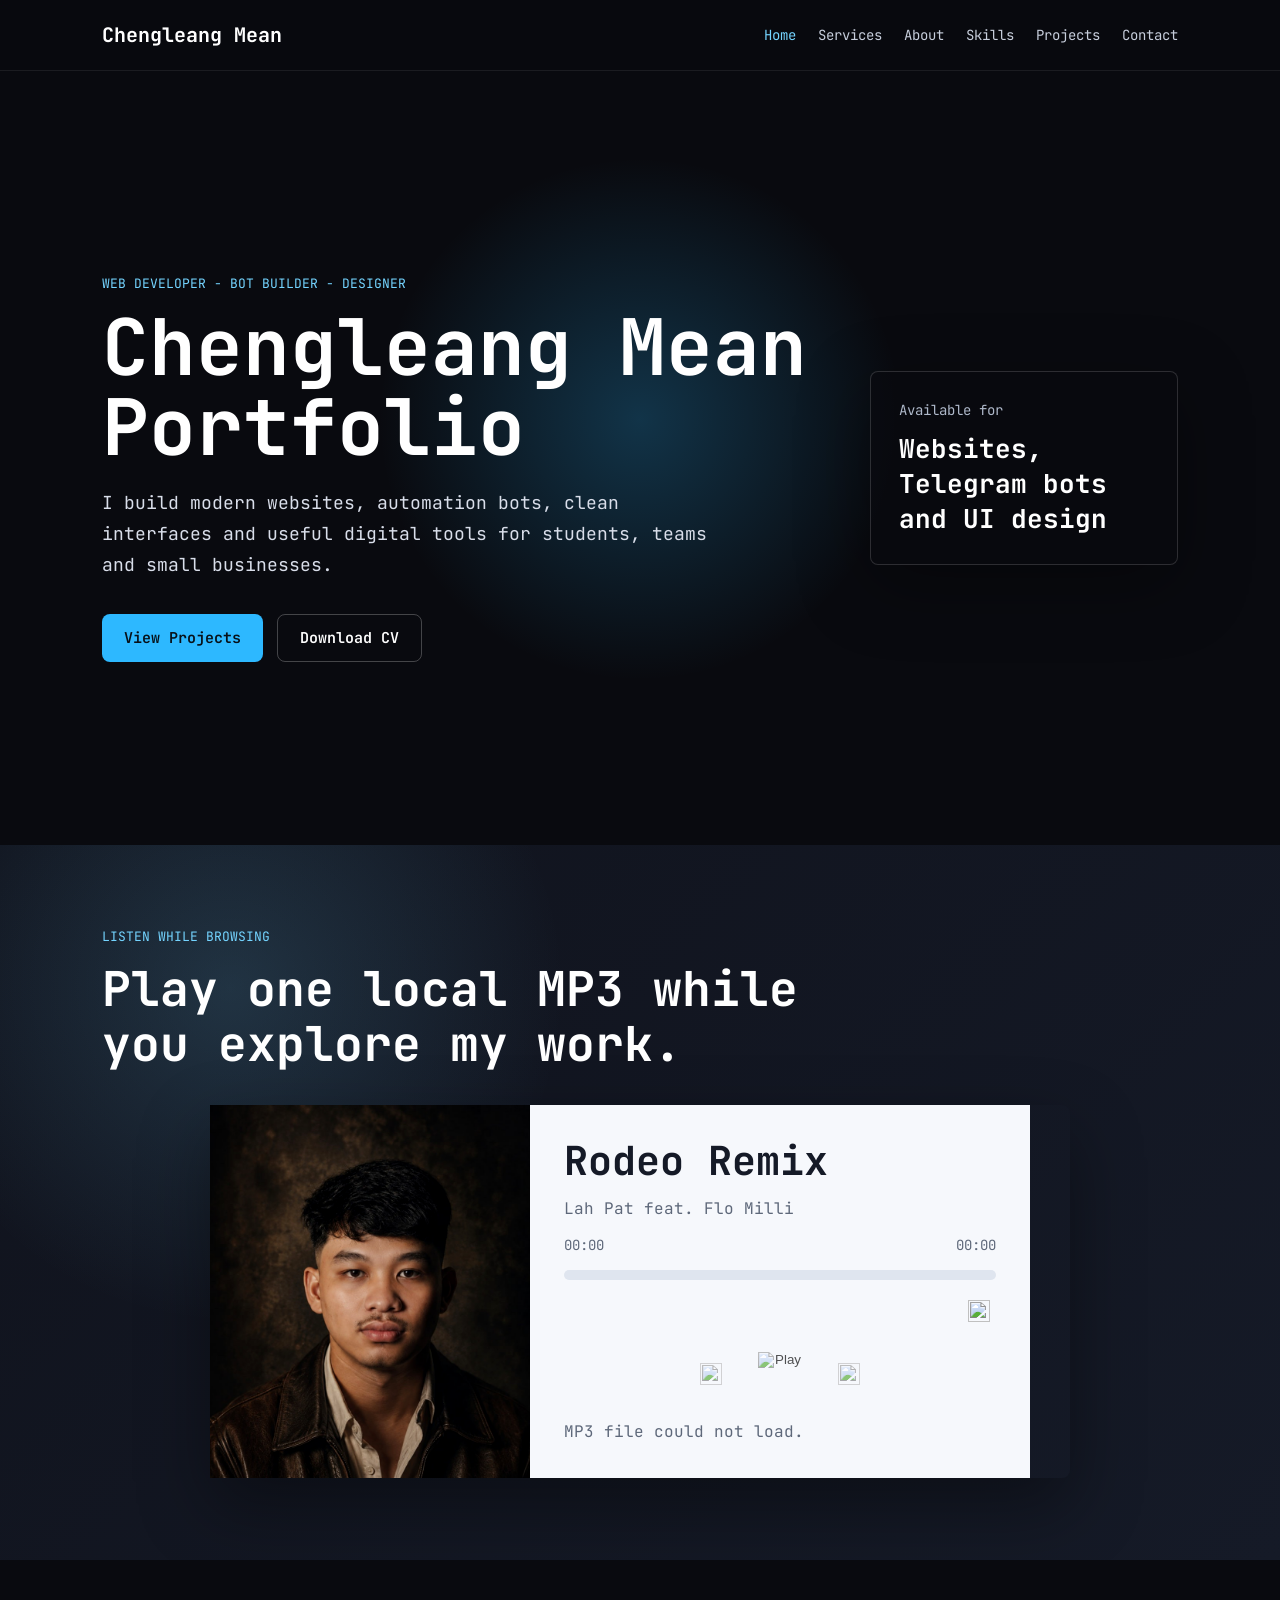
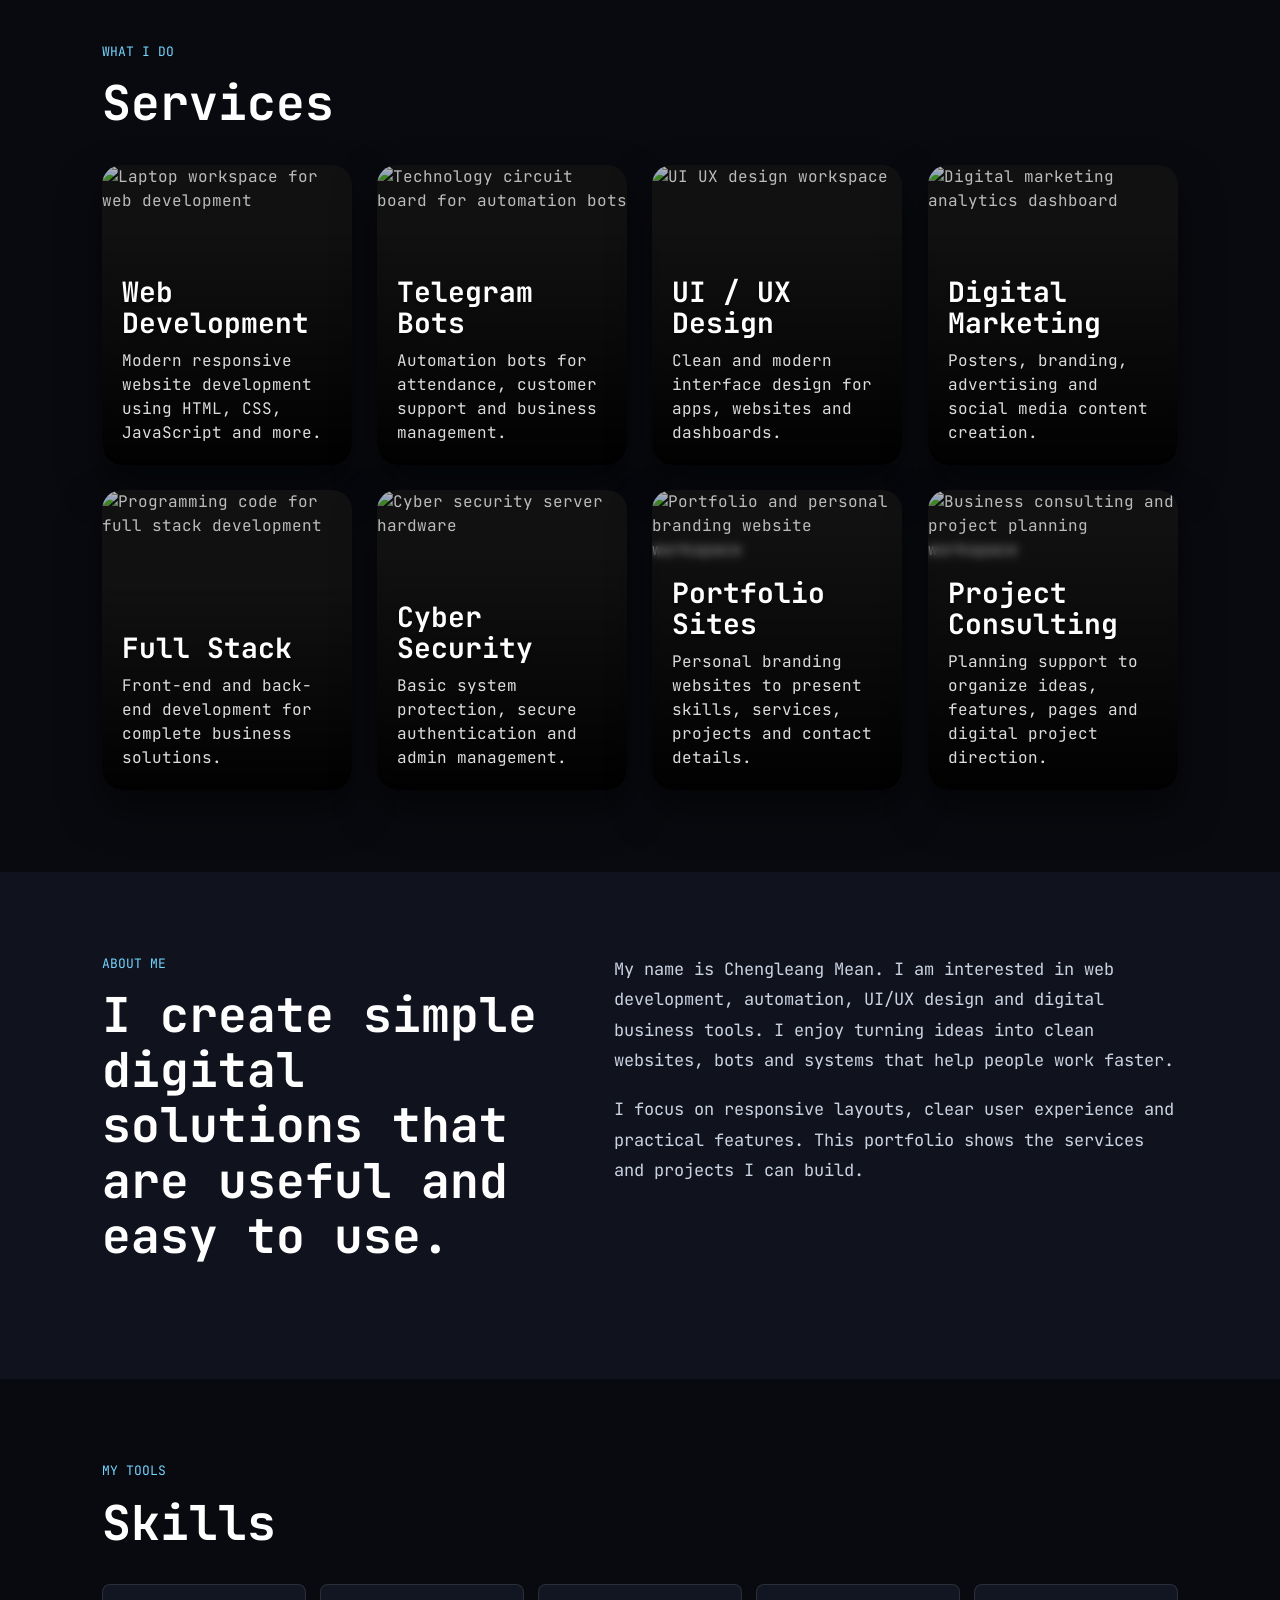
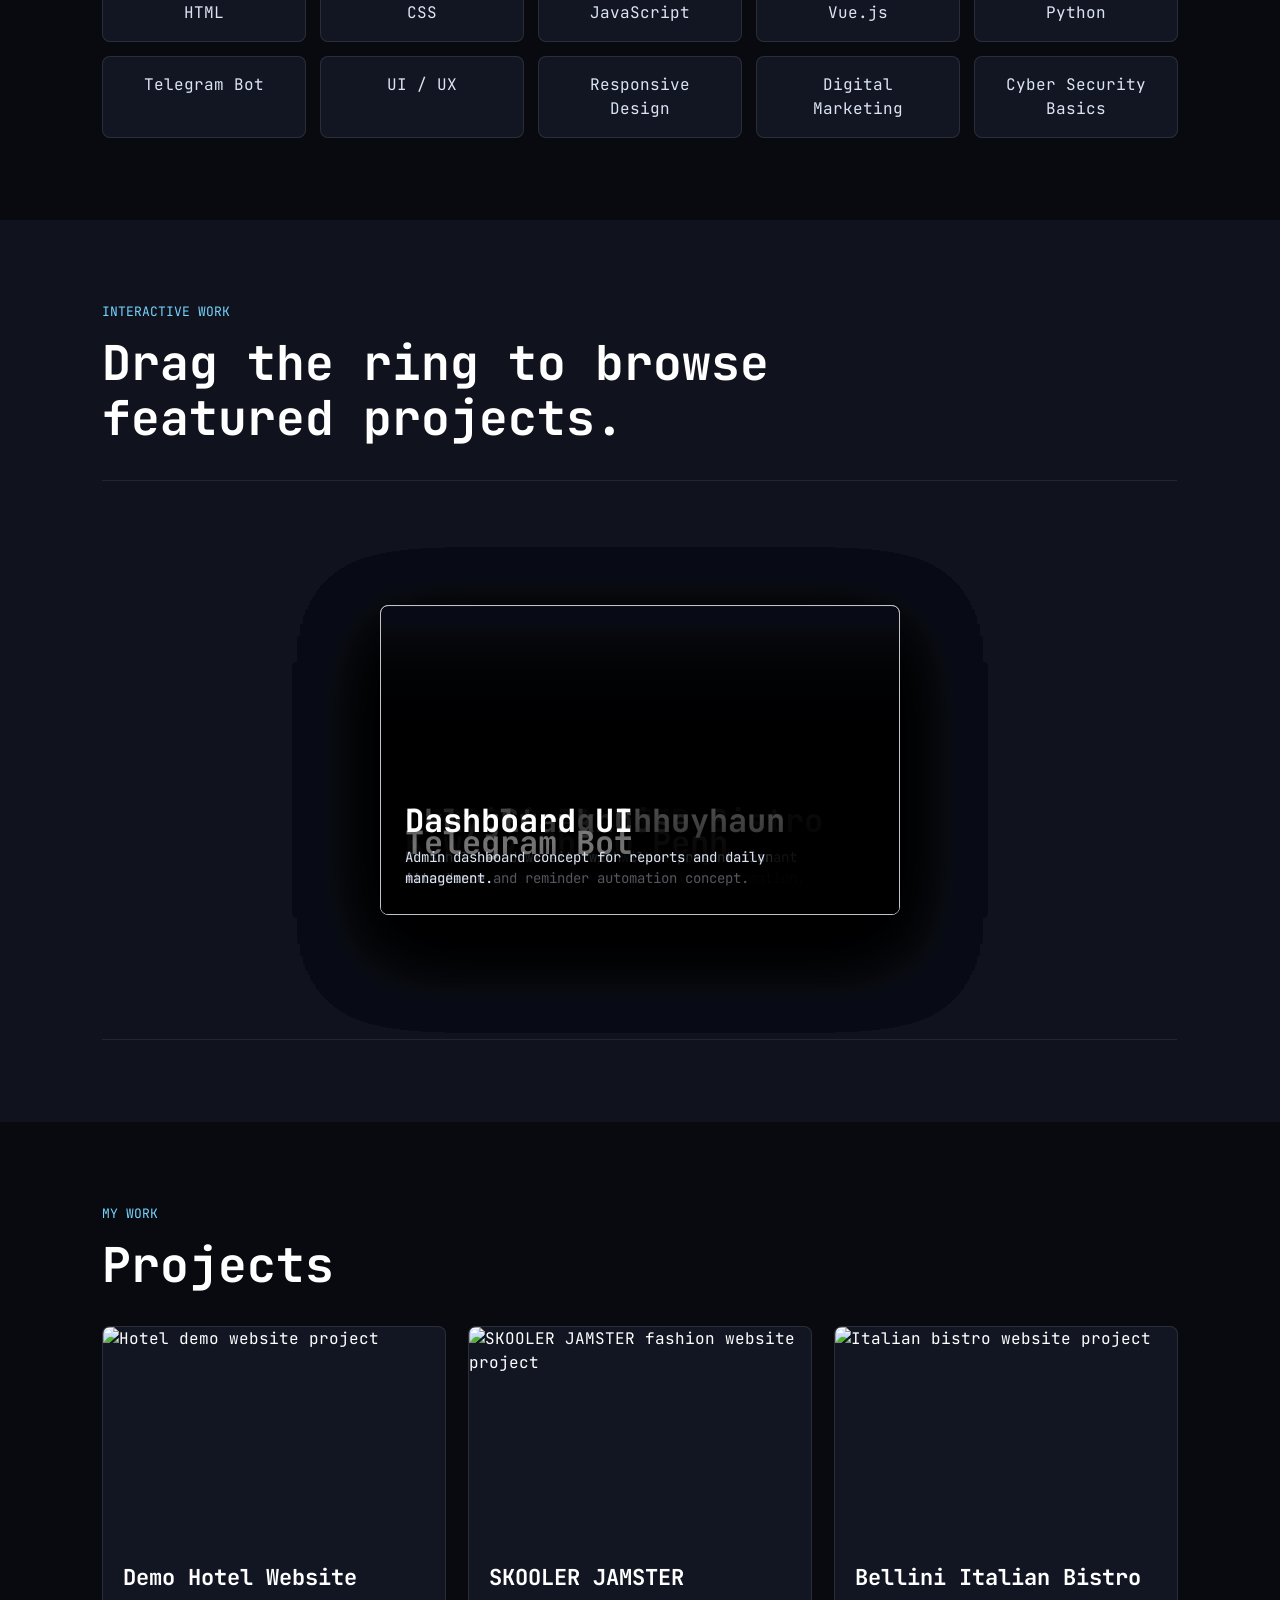
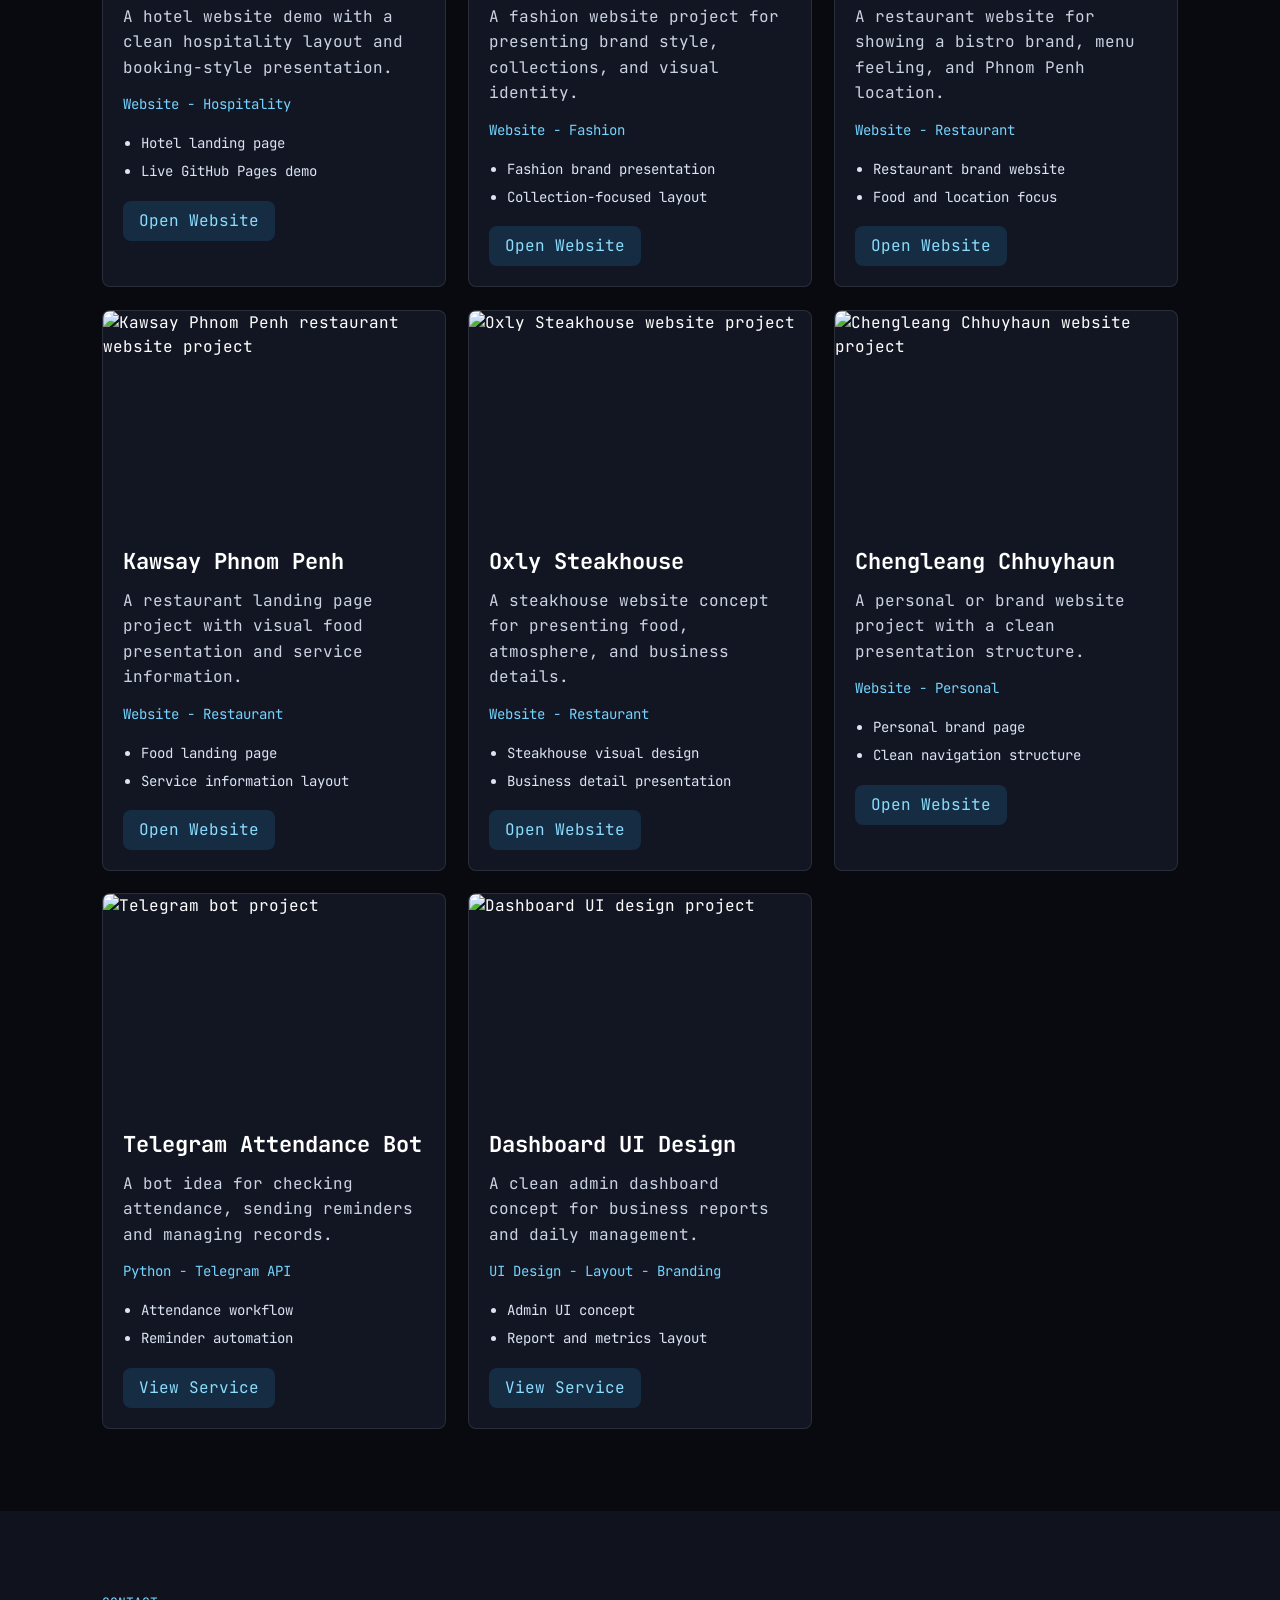
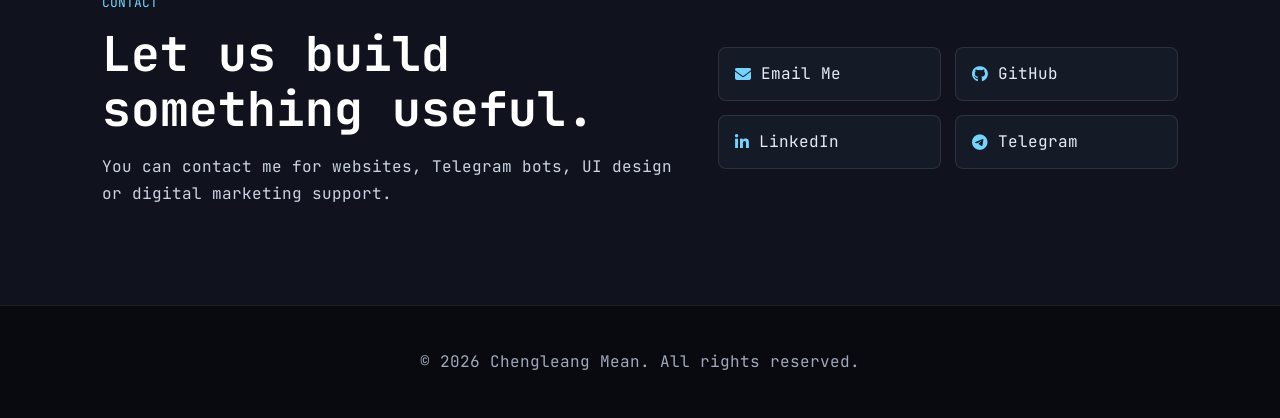
==== index.html @ f8c08a5d "Initial commit: Portfolio project" ====
<!DOCTYPE html>
<html lang="en">
<head>
  <meta charset="UTF-8" />
  <meta name="viewport" content="width=device-width, initial-scale=1.0"/>

  <title>Chengleang Mean Portfolio</title>

  <link rel="stylesheet" href="style.css">

  <!-- Font Awesome -->
  <link rel="stylesheet"
  href="https://cdnjs.cloudflare.com/ajax/libs/font-awesome/6.5.1/css/all.min.css"/>

</head>

<body>
<div class="cursor-light" aria-hidden="true"></div>

<header class="site-header">
  <a class="logo" href="index.html">Chengleang Mean</a>

  <nav class="nav-links">
    <a class="active" href="index.html">Home</a>
    <a href="services.html">Services</a>
    <a href="about.html">About</a>
    <a href="skills.html">Skills</a>
    <a href="projects.html">Projects</a>
    <a href="contact.html">Contact</a>
  </nav>
</header>

<main>
  <section id="home" class="hero-section reveal">
    <div class="hero-content reveal">
      <p class="eyebrow">Web Developer - Bot Builder - Designer</p>
      <h1>Chengleang Mean Portfolio</h1>
      <p>
        I build modern websites, automation bots, clean interfaces and useful
        digital tools for students, teams and small businesses.
      </p>

      <div class="hero-actions">
        <a class="primary-btn" href="projects.html">View Projects</a>
        <a class="secondary-btn" href="cv.pdf" target="_blank">Download CV</a>
      </div>
    </div>

    <div class="hero-panel tilt-card reveal">
      <span>Available for</span>
      <strong>Websites, Telegram bots and UI design</strong>
    </div>
  </section>

  <section class="section-block portfolio-music-section reveal" aria-labelledby="portfolio-music-heading">
    <div class="section-heading reveal">
      <p class="eyebrow">Listen While Browsing</p>
      <h2 id="portfolio-music-heading">Play one local MP3 while you explore my work.</h2>
    </div>

    <div class="portfolio-music-container reveal" data-local-music-player>
      <section class="portfolio-album-cover">
        <img src="chengleangm.jpg" class="portfolio-cover" alt="Chengleang Mean music cover">
      </section>

      <section class="portfolio-music-player">
        <h3 class="portfolio-music-title">Rodeo Remix</h3>
        <p class="portfolio-music-author">Lah Pat feat. Flo Milli</p>

        <div class="portfolio-music-time">
          <span data-music-current>00:00</span>
          <span data-music-duration>00:00</span>
        </div>

        <button class="portfolio-music-bar" type="button" data-music-progress aria-label="Seek music">
          <span data-music-progress-length></span>
        </button>

        <div class="portfolio-music-order">
          <button class="portfolio-icon-button is-active" type="button" data-music-loop aria-label="Loop music">
            <img src="https://snowleo208.github.io/100-Days-of-Code/7.%20Music%20Player/img/loop.svg" alt="">
          </button>
        </div>

        <div class="portfolio-music-control">
          <button class="portfolio-icon-button" type="button" data-music-backward aria-label="Backward five seconds">
            <img src="https://snowleo208.github.io/100-Days-of-Code/7.%20Music%20Player/img/backward.svg" alt="">
          </button>

          <button class="portfolio-play-button" type="button" data-music-toggle aria-label="Play music">
            <img src="https://snowleo208.github.io/100-Days-of-Code/7.%20Music%20Player/img/play.svg" alt="">
          </button>

          <button class="portfolio-icon-button" type="button" data-music-forward aria-label="Forward five seconds">
            <img src="https://snowleo208.github.io/100-Days-of-Code/7.%20Music%20Player/img/forward.svg" alt="">
          </button>
        </div>

        <p class="portfolio-music-note" data-music-status>Ready to play</p>
      </section>

      <audio data-local-music src="rodeo-remix.mp3" preload="metadata"></audio>
    </div>
  </section>

  <section id="services" class="section-block reveal">
    <div class="section-heading reveal">
      <p class="eyebrow">What I Do</p>
      <h2>Services</h2>
    </div>

    <div class="container">

      <a class="card tilt-card reveal" href="web-development.html">
        <img src="https://images.unsplash.com/photo-1498050108023-c5249f4df085?auto=format&fit=crop&w=1200&q=80" alt="Laptop workspace for web development" loading="lazy" decoding="async">
        <div class="card-info">
          <h1>Web Development</h1>
          <p>Modern responsive website development using HTML, CSS, JavaScript and more.</p>
        </div>
      </a>

      <a class="card tilt-card reveal" href="telegram-bots.html">
        <img src="https://images.unsplash.com/photo-1518770660439-4636190af475?auto=format&fit=crop&w=1200&q=80" alt="Technology circuit board for automation bots" loading="lazy" decoding="async">
        <div class="card-info">
          <h1>Telegram Bots</h1>
          <p>Automation bots for attendance, customer support and business management.</p>
        </div>
      </a>

      <a class="card tilt-card reveal" href="ui-ux-design.html">
        <img src="https://images.unsplash.com/photo-1581291518857-4e27b48ff24e?auto=format&fit=crop&w=1200&q=80" alt="UI UX design workspace" loading="lazy" decoding="async">
        <div class="card-info">
          <h1>UI / UX Design</h1>
          <p>Clean and modern interface design for apps, websites and dashboards.</p>
        </div>
      </a>

      <a class="card tilt-card reveal" href="digital-marketing.html">
        <img src="https://images.unsplash.com/photo-1460925895917-afdab827c52f?auto=format&fit=crop&w=1200&q=80" alt="Digital marketing analytics dashboard" loading="lazy" decoding="async">
        <div class="card-info">
          <h1>Digital Marketing</h1>
          <p>Posters, branding, advertising and social media content creation.</p>
        </div>
      </a>

      <a class="card tilt-card reveal" href="full-stack.html">
        <img src="https://images.unsplash.com/photo-1555066931-4365d14bab8c?auto=format&fit=crop&w=1200&q=80" alt="Programming code for full stack development" loading="lazy" decoding="async">
        <div class="card-info">
          <h1>Full Stack</h1>
          <p>Front-end and back-end development for complete business solutions.</p>
        </div>
      </a>

      <a class="card tilt-card reveal" href="cyber-security.html">
        <img src="https://images.unsplash.com/photo-1550751827-4bd374c3f58b?auto=format&fit=crop&w=1200&q=80" alt="Cyber security server hardware" loading="lazy" decoding="async">
        <div class="card-info">
          <h1>Cyber Security</h1>
          <p>Basic system protection, secure authentication and admin management.</p>
        </div>
      </a>

      <a class="card tilt-card reveal" href="projects.html">
        <img src="https://images.unsplash.com/photo-1516321318423-f06f85e504b3?auto=format&fit=crop&w=1200&q=80" alt="Portfolio and personal branding website workspace" loading="lazy" decoding="async">
        <div class="card-info">
          <h1>Portfolio Sites</h1>
          <p>Personal branding websites to present skills, services, projects and contact details.</p>
        </div>
      </a>

      <a class="card tilt-card reveal" href="contact.html">
        <img src="https://images.unsplash.com/photo-1551434678-e076c223a692?auto=format&fit=crop&w=1200&q=80" alt="Business consulting and project planning workspace" loading="lazy" decoding="async">
        <div class="card-info">
          <h1>Project Consulting</h1>
          <p>Planning support to organize ideas, features, pages and digital project direction.</p>
        </div>
      </a>

    </div>
  </section>

  <section id="about" class="section-block split-section reveal">
    <div class="section-heading reveal">
      <p class="eyebrow">About Me</p>
      <h2>I create simple digital solutions that are useful and easy to use.</h2>
    </div>

    <div class="about-text reveal">
      <p>
        My name is Chengleang Mean. I am interested in web development,
        automation, UI/UX design and digital business tools. I enjoy turning
        ideas into clean websites, bots and systems that help people work faster.
      </p>
      <p>
        I focus on responsive layouts, clear user experience and practical
        features. This portfolio shows the services and projects I can build.
      </p>
    </div>
  </section>

  <section id="skills" class="section-block reveal">
    <div class="section-heading reveal">
      <p class="eyebrow">My Tools</p>
      <h2>Skills</h2>
    </div>

    <div class="skills-grid reveal">
      <span>HTML</span>
      <span>CSS</span>
      <span>JavaScript</span>
      <span>Vue.js</span>
      <span>Python</span>
      <span>Telegram Bot</span>
      <span>UI / UX</span>
      <span>Responsive Design</span>
      <span>Digital Marketing</span>
      <span>Cyber Security Basics</span>
    </div>
  </section>

  <section class="section-block project-ring-section reveal">
    <div class="section-heading reveal">
      <p class="eyebrow">Interactive Work</p>
      <h2>Drag the ring to browse featured projects.</h2>
    </div>

    <div class="project-ring-stage reveal" aria-label="3D project carousel">
      <div id="projectRing" class="project-ring">
        <a
          class="project-ring-card"
          href="https://chengleangm.github.io/demo_hotel/"
          target="_blank"
          rel="noopener"
          data-image="https://images.unsplash.com/photo-1566073771259-6a8506099945?auto=format&fit=crop&w=900&q=80">
          <span>Demo Hotel</span>
          <small>Hospitality website with clean booking-style presentation.</small>
        </a>

        <a
          class="project-ring-card"
          href="https://chengleangm.github.io/SKOOLER-JAMSTER/"
          target="_blank"
          rel="noopener"
          data-image="https://images.unsplash.com/photo-1529139574466-a303027c1d8b?auto=format&fit=crop&w=900&q=80">
          <span>SKOOLER JAMSTER</span>
          <small>Fashion brand website for style and collection presentation.</small>
        </a>

        <a
          class="project-ring-card"
          href="https://chengleangm.github.io/Bellini-Italian-Bistro-Phnom-Penh/"
          target="_blank"
          rel="noopener"
          data-image="https://images.unsplash.com/photo-1414235077428-338989a2e8c0?auto=format&fit=crop&w=900&q=80">
          <span>Bellini Italian Bistro</span>
          <small>Restaurant website focused on food, location, and brand mood.</small>
        </a>

        <a
          class="project-ring-card"
          href="https://chengleangm.github.io/Kawsay-Phnom-Penh/"
          target="_blank"
          rel="noopener"
          data-image="https://images.unsplash.com/photo-1504674900247-0877df9cc836?auto=format&fit=crop&w=900&q=80">
          <span>Kawsay Phnom Penh</span>
          <small>Food landing page with visual service information.</small>
        </a>

        <a
          class="project-ring-card"
          href="https://chengleangm.github.io/Oxly-Steakhouse-Phnom-Penh/"
          target="_blank"
          rel="noopener"
          data-image="https://images.unsplash.com/photo-1558030006-450675393462?auto=format&fit=crop&w=900&q=80">
          <span>Oxly Steakhouse</span>
          <small>Steakhouse website concept with strong restaurant visuals.</small>
        </a>

        <a
          class="project-ring-card"
          href="https://chengleangm.github.io/Chengleang-Chhuyhaun/"
          target="_blank"
          rel="noopener"
          data-image="https://images.unsplash.com/photo-1516321318423-f06f85e504b3?auto=format&fit=crop&w=900&q=80">
          <span>Chengleang Chhuyhaun</span>
          <small>Personal brand website with clear presentation structure.</small>
        </a>

        <a
          class="project-ring-card"
          href="telegram-bots.html"
          data-image="https://images.unsplash.com/photo-1518770660439-4636190af475?auto=format&fit=crop&w=900&q=80">
          <span>Telegram Bot</span>
          <small>Attendance and reminder automation concept.</small>
        </a>

        <a
          class="project-ring-card"
          href="ui-ux-design.html"
          data-image="https://images.unsplash.com/photo-1581291518857-4e27b48ff24e?auto=format&fit=crop&w=900&q=80">
          <span>Dashboard UI</span>
          <small>Admin dashboard concept for reports and daily management.</small>
        </a>
      </div>

      <div class="project-ring-vignette" aria-hidden="true"></div>
      <div id="projectRingDragger" class="project-ring-dragger" aria-hidden="true"></div>
    </div>
  </section>

  <section id="projects" class="section-block reveal">
    <div class="section-heading reveal">
      <p class="eyebrow">My Work</p>
      <h2>Projects</h2>
    </div>

    <div class="projects-grid">
      <article class="project-card tilt-card reveal">
        <img src="https://images.unsplash.com/photo-1566073771259-6a8506099945?auto=format&fit=crop&w=1200&q=80" alt="Hotel demo website project" loading="lazy" decoding="async">
        <div>
          <h3>Demo Hotel Website</h3>
          <p>A hotel website demo with a clean hospitality layout and booking-style presentation.</p>
          <span>Website - Hospitality</span>
          <ul class="project-points compact">
            <li>Hotel landing page</li>
            <li>Live GitHub Pages demo</li>
          </ul>
          <a href="https://chengleangm.github.io/demo_hotel/" target="_blank" rel="noopener">Open Website</a>
        </div>
      </article>

      <article class="project-card tilt-card reveal">
        <img src="https://images.unsplash.com/photo-1529139574466-a303027c1d8b?auto=format&fit=crop&w=1200&q=80" alt="SKOOLER JAMSTER fashion website project" loading="lazy" decoding="async">
        <div>
          <h3>SKOOLER JAMSTER</h3>
          <p>A fashion website project for presenting brand style, collections, and visual identity.</p>
          <span>Website - Fashion</span>
          <ul class="project-points compact">
            <li>Fashion brand presentation</li>
            <li>Collection-focused layout</li>
          </ul>
          <a href="https://chengleangm.github.io/SKOOLER-JAMSTER/" target="_blank" rel="noopener">Open Website</a>
        </div>
      </article>

      <article class="project-card tilt-card reveal">
        <img src="https://images.unsplash.com/photo-1414235077428-338989a2e8c0?auto=format&fit=crop&w=1200&q=80" alt="Italian bistro website project" loading="lazy" decoding="async">
        <div>
          <h3>Bellini Italian Bistro</h3>
          <p>A restaurant website for showing a bistro brand, menu feeling, and Phnom Penh location.</p>
          <span>Website - Restaurant</span>
          <ul class="project-points compact">
            <li>Restaurant brand website</li>
            <li>Food and location focus</li>
          </ul>
          <a href="https://chengleangm.github.io/Bellini-Italian-Bistro-Phnom-Penh/" target="_blank" rel="noopener">Open Website</a>
        </div>
      </article>

      <article class="project-card tilt-card reveal">
        <img src="https://images.unsplash.com/photo-1504674900247-0877df9cc836?auto=format&fit=crop&w=1200&q=80" alt="Kawsay Phnom Penh restaurant website project" loading="lazy" decoding="async">
        <div>
          <h3>Kawsay Phnom Penh</h3>
          <p>A restaurant landing page project with visual food presentation and service information.</p>
          <span>Website - Restaurant</span>
          <ul class="project-points compact">
            <li>Food landing page</li>
            <li>Service information layout</li>
          </ul>
          <a href="https://chengleangm.github.io/Kawsay-Phnom-Penh/" target="_blank" rel="noopener">Open Website</a>
        </div>
      </article>

      <article class="project-card tilt-card reveal">
        <img src="https://images.unsplash.com/photo-1558030006-450675393462?auto=format&fit=crop&w=1200&q=80" alt="Oxly Steakhouse website project" loading="lazy" decoding="async">
        <div>
          <h3>Oxly Steakhouse</h3>
          <p>A steakhouse website concept for presenting food, atmosphere, and business details.</p>
          <span>Website - Restaurant</span>
          <ul class="project-points compact">
            <li>Steakhouse visual design</li>
            <li>Business detail presentation</li>
          </ul>
          <a href="https://chengleangm.github.io/Oxly-Steakhouse-Phnom-Penh/" target="_blank" rel="noopener">Open Website</a>
        </div>
      </article>

      <article class="project-card tilt-card reveal">
        <img src="https://images.unsplash.com/photo-1516321318423-f06f85e504b3?auto=format&fit=crop&w=1200&q=80" alt="Chengleang Chhuyhaun website project" loading="lazy" decoding="async">
        <div>
          <h3>Chengleang Chhuyhaun</h3>
          <p>A personal or brand website project with a clean presentation structure.</p>
          <span>Website - Personal</span>
          <ul class="project-points compact">
            <li>Personal brand page</li>
            <li>Clean navigation structure</li>
          </ul>
          <a href="https://chengleangm.github.io/Chengleang-Chhuyhaun/" target="_blank" rel="noopener">Open Website</a>
        </div>
      </article>

      <article class="project-card tilt-card reveal">
        <img src="https://images.unsplash.com/photo-1518770660439-4636190af475?auto=format&fit=crop&w=1200&q=80" alt="Telegram bot project" loading="lazy" decoding="async">
        <div>
          <h3>Telegram Attendance Bot</h3>
          <p>A bot idea for checking attendance, sending reminders and managing records.</p>
          <span>Python - Telegram API</span>
          <ul class="project-points compact">
            <li>Attendance workflow</li>
            <li>Reminder automation</li>
          </ul>
          <a href="telegram-bots.html">View Service</a>
        </div>
      </article>

      <article class="project-card tilt-card reveal">
        <img src="https://images.unsplash.com/photo-1581291518857-4e27b48ff24e?auto=format&fit=crop&w=1200&q=80" alt="Dashboard UI design project" loading="lazy" decoding="async">
        <div>
          <h3>Dashboard UI Design</h3>
          <p>A clean admin dashboard concept for business reports and daily management.</p>
          <span>UI Design - Layout - Branding</span>
          <ul class="project-points compact">
            <li>Admin UI concept</li>
            <li>Report and metrics layout</li>
          </ul>
          <a href="ui-ux-design.html">View Service</a>
        </div>
      </article>
    </div>
  </section>

  <section id="contact" class="section-block contact-section reveal">
    <div class="reveal">
      <p class="eyebrow">Contact</p>
      <h2>Let us build something useful.</h2>
      <p>
        You can contact me for websites, Telegram bots, UI design or digital
        marketing support.
      </p>
    </div>

    <div class="contact-links reveal">
      <a href="mailto:chengleangm@gmail.com"><i class="fa-solid fa-envelope"></i> Email Me</a>
      <a href="https://github.com/" target="_blank"><i class="fab fa-github"></i> GitHub</a>
      <a href="https://www.linkedin.com/in/chengleang-mean-443b2525b" target="_blank" rel="noopener"><i class="fab fa-linkedin-in"></i> LinkedIn</a>
      <a href="https://t.me/chengleangmh" target="_blank" rel="noopener"><i class="fab fa-telegram"></i> Telegram</a>
    </div>
  </section>
</main>

<footer class="site-footer">
  <p>&copy; 2026 Chengleang Mean. All rights reserved.</p>
</footer>

<script src="https://cdnjs.cloudflare.com/ajax/libs/gsap/3.12.5/gsap.min.js"></script>
<script src="https://cdnjs.cloudflare.com/ajax/libs/gsap/3.12.5/Draggable.min.js"></script>
<script src="script.js"></script>
</body>
</html>
---- style.css ----
@import url('https://fonts.googleapis.com/css2?family=JetBrains+Mono:wght@400;500;600;700&display=swap');

* {
  box-sizing: border-box;
}

html {
  scroll-behavior: smooth;
  -webkit-text-size-adjust: 100%;
  text-size-adjust: 100%;
}

body {
  margin: 0;
  font-family: "JetBrains Mono", "Consolas", "Courier New", monospace;
  background: #090a0f;
  color: #fff;
  overflow-x: hidden;
  line-height: 1.5;
}

a {
  color: inherit;
  text-decoration: none;
}

.cursor-light {
  position: fixed;
  top: 0;
  left: 0;
  width: 380px;
  height: 380px;
  pointer-events: none;
  z-index: 1;
  border-radius: 50%;
  background: radial-gradient(circle, rgba(45, 184, 255, 0.18), transparent 64%);
  opacity: 0;
  transform: translate3d(-50%, -50%, 0);
  transition: opacity 0.3s ease;
}

.cursor-light.is-visible {
  opacity: 1;
}

.site-header {
  position: sticky;
  top: 0;
  z-index: 20;

  display: flex;
  align-items: center;
  justify-content: space-between;
  gap: 24px;

  padding: 20px 8%;
  background: rgba(9, 10, 15, 0.85);
  border-bottom: 1px solid rgba(255, 255, 255, 0.08);
  backdrop-filter: blur(16px);
}

.logo {
  font-size: 20px;
  font-weight: 700;
}

.nav-links {
  display: flex;
  gap: 22px;
  color: #c7cedc;
  font-size: 14px;
}

.nav-links a {
  white-space: nowrap;
}

.nav-links a:hover {
  color: #fff;
}

.nav-links a.active {
  color: #74d4ff;
}

.page-hero {
  min-height: 42vh;
  padding: 90px 8% 70px;
  display: flex;
  justify-content: center;
  flex-direction: column;
  background:
    linear-gradient(rgba(9, 10, 15, 0.58), rgba(9, 10, 15, 0.94)),
    url("https://images.unsplash.com/photo-1498050108023-c5249f4df085?auto=format&fit=crop&w=1800&q=80") center/cover no-repeat;
}

.page-hero h1 {
  max-width: 820px;
  margin: 0;
  font-size: clamp(42px, 6vw, 72px);
  line-height: 1.05;
}

.page-hero p:not(.eyebrow) {
  max-width: 680px;
  margin: 20px 0 0;
  color: #d9deea;
  font-size: 18px;
  line-height: 1.7;
}

.service-web {
  background:
    linear-gradient(rgba(9, 10, 15, 0.58), rgba(9, 10, 15, 0.94)),
    url("https://images.unsplash.com/photo-1498050108023-c5249f4df085?auto=format&fit=crop&w=1800&q=80") center/cover no-repeat;
}

.service-bot {
  background:
    linear-gradient(rgba(9, 10, 15, 0.58), rgba(9, 10, 15, 0.94)),
    url("https://images.unsplash.com/photo-1518770660439-4636190af475?auto=format&fit=crop&w=1800&q=80") center/cover no-repeat;
}

.service-design {
  background:
    linear-gradient(rgba(9, 10, 15, 0.58), rgba(9, 10, 15, 0.94)),
    url("https://images.unsplash.com/photo-1581291518857-4e27b48ff24e?auto=format&fit=crop&w=1800&q=80") center/cover no-repeat;
}

.service-marketing {
  background:
    linear-gradient(rgba(9, 10, 15, 0.58), rgba(9, 10, 15, 0.94)),
    url("https://images.unsplash.com/photo-1460925895917-afdab827c52f?auto=format&fit=crop&w=1800&q=80") center/cover no-repeat;
}

.service-fullstack {
  background:
    linear-gradient(rgba(9, 10, 15, 0.58), rgba(9, 10, 15, 0.94)),
    url("https://images.unsplash.com/photo-1555066931-4365d14bab8c?auto=format&fit=crop&w=1800&q=80") center/cover no-repeat;
}

.service-security {
  background:
    linear-gradient(rgba(9, 10, 15, 0.58), rgba(9, 10, 15, 0.94)),
    url("https://images.unsplash.com/photo-1550751827-4bd374c3f58b?auto=format&fit=crop&w=1800&q=80") center/cover no-repeat;
}

.about-hero {
  background:
    linear-gradient(rgba(9, 10, 15, 0.48), rgba(9, 10, 15, 0.94)),
    url("https://images.unsplash.com/photo-1516321318423-f06f85e504b3?auto=format&fit=crop&w=1800&q=80") center/cover no-repeat;
}

.contact-hero {
  background:
    linear-gradient(rgba(9, 10, 15, 0.58), rgba(9, 10, 15, 0.94)),
    url("https://images.unsplash.com/photo-1516321497487-e288fb19713f?auto=format&fit=crop&w=1800&q=80") center/cover no-repeat;
}

.hero-section {
  position: relative;
  min-height: 86vh;
  padding: 90px 8% 70px;

  display: grid;
  grid-template-columns: minmax(0, 1.4fr) minmax(280px, 0.6fr);
  align-items: center;
  gap: 50px;

  background:
    linear-gradient(rgba(9, 10, 15, 0.42), rgba(9, 10, 15, 0.92)),
    url("https://images.unsplash.com/photo-1498050108023-c5249f4df085?auto=format&fit=crop&w=1800&q=80") center/cover no-repeat;
  isolation: isolate;
  overflow: hidden;
}

.hero-section::before {
  content: "";
  position: absolute;
  inset: 0;
  z-index: -1;
  background:
    radial-gradient(circle at var(--hero-x, 50%) var(--hero-y, 45%), rgba(45, 184, 255, 0.24), transparent 34%),
    linear-gradient(rgba(9, 10, 15, 0.2), rgba(9, 10, 15, 0.55));
  transition: background-position 0.2s ease;
}

.hero-content {
  max-width: 760px;
}

.eyebrow {
  margin: 0 0 14px;
  color: #74d4ff;
  font-size: 13px;
  letter-spacing: 0;
  text-transform: uppercase;
}

.hero-content h1 {
  margin: 0;
  max-width: 720px;
  font-size: clamp(42px, 7vw, 78px);
  line-height: 1.02;
}

.hero-content p:not(.eyebrow) {
  max-width: 620px;
  margin: 22px 0 0;
  color: #d9deea;
  font-size: 18px;
  line-height: 1.7;
}

.hero-actions {
  display: flex;
  flex-wrap: wrap;
  gap: 14px;
  margin-top: 34px;
}

.primary-btn,
.secondary-btn {
  display: inline-flex;
  align-items: center;
  justify-content: center;
  gap: 8px;
  min-height: 48px;
  padding: 0 22px;
  border-radius: 8px;
  font-size: 15px;
  font-family: inherit;
  font-weight: 600;
  text-align: center;
  line-height: 1.35;
}

.primary-btn {
  background: #2db8ff;
  color: #071018;
}

.secondary-btn {
  border: 1px solid rgba(255, 255, 255, 0.24);
  color: #fff;
}

.hero-panel {
  position: relative;
  padding: 28px;
  border: 1px solid rgba(255, 255, 255, 0.15);
  border-radius: 8px;
  background: rgba(9, 10, 15, 0.58);
  box-shadow: 0 20px 70px rgba(0, 0, 0, 0.35);
  transform-style: preserve-3d;
  will-change: transform;
}

.hero-panel::before,
.card::before,
.project-card::before {
  content: "";
  position: absolute;
  inset: 0;
  pointer-events: none;
  border-radius: inherit;
  background: radial-gradient(circle at var(--shine-x, 50%) var(--shine-y, 0%), rgba(255, 255, 255, 0.22), transparent 34%);
  opacity: 0;
  transition: opacity 0.25s ease;
  display: none;
}

.hero-panel.is-tilting::before,
.card.is-tilting::before,
.project-card.is-tilting::before {
  opacity: 0;
}

.hero-panel span {
  display: block;
  color: #aeb8c9;
  font-size: 14px;
  margin-bottom: 10px;
}

.hero-panel strong {
  display: block;
  font-size: 26px;
  line-height: 1.35;
}

.section-block {
  position: relative;
  padding: 82px 8%;
}

.section-heading {
  max-width: 760px;
  margin-bottom: 34px;
}

.section-heading h2,
.contact-section h2 {
  margin: 0;
  font-size: clamp(30px, 4vw, 48px);
  line-height: 1.15;
}

.split-section {
  display: grid;
  grid-template-columns: minmax(0, 0.9fr) minmax(0, 1.1fr);
  gap: 50px;
  background: #10131d;
}

.about-text p {
  margin: 0 0 18px;
  color: #cbd3e3;
  line-height: 1.8;
  font-size: 17px;
}

.about-actions {
  display: flex;
  flex-wrap: wrap;
  gap: 14px;
  margin-top: 26px;
}

.container {
  padding: 0;

  display: grid;

  grid-template-columns: repeat(4, minmax(0, 280px));

  gap: 25px;

  justify-content: center;
  perspective: 1200px;
}

.card {
  position: relative;
  display: block;
  width: 100%;
  height: 300px;
  background: #111;
  overflow: hidden;
  border-radius: 20px;
  transform-style: preserve-3d;
  transition: transform 0.18s ease, box-shadow 0.35s ease;
  box-shadow: 0 20px 40px rgba(0,0,0,0.5);
  will-change: transform;
  contain: layout paint;
  backface-visibility: hidden;
}

.card:focus-visible {
  outline: 3px solid #74d4ff;
  outline-offset: 5px;
}

.card img {
  width: 100%;
  height: 100%;
  display: block;
  object-fit: cover;
  object-position: center;
  filter: saturate(1.12) contrast(1.05);
  opacity: 0.72;
  transition: transform 0.45s ease, opacity 0.45s ease, filter 0.45s ease;
  transform: translateZ(0);
}

.card-info {
  position: absolute;
  bottom: 0;
  padding: 20px;
  z-index: 2;
  width: 100%;
  background: linear-gradient(to top, rgba(0,0,0,0.9), transparent);
  backdrop-filter: blur(5px);
  transform: translateZ(42px);
}

.card-info h1 {
  max-width: 270px;
  font-size: 28px;
  line-height: 1.1;
  margin-bottom: 10px;
  text-shadow: 0 2px 4px rgba(0,0,0,0.5);
}

.card-info p {
  line-height: 1.5;
  color: #ddd;
  text-shadow: 0 1px 2px rgba(0,0,0,0.5);
  margin: 0;
}

.card:hover,
.card.is-tilting {
  box-shadow: 0 28px 60px rgba(0,0,0,0.62);
}

.card:hover img {
  filter: saturate(1.24) contrast(1.08);
  opacity: 0.9;
  transform: scale(1.08);
}

.skills-grid {
  display: grid;
  grid-template-columns: repeat(5, minmax(140px, 1fr));
  gap: 14px;
}

.skills-grid span {
  min-height: 54px;
  padding: 16px;
  border: 1px solid rgba(255, 255, 255, 0.1);
  border-radius: 8px;
  background: #121623;
  color: #dce4f4;
  text-align: center;
}

.projects-grid {
  display: grid;
  grid-template-columns: repeat(3, minmax(0, 1fr));
  gap: 22px;
  perspective: 1200px;
}

.project-card {
  position: relative;
  overflow: hidden;
  border-radius: 8px;
  background: #121623;
  border: 1px solid rgba(255, 255, 255, 0.1);
  transform-style: preserve-3d;
  transition: transform 0.18s ease, border-color 0.3s ease, box-shadow 0.3s ease;
  will-change: transform;
  contain: layout paint;
  backface-visibility: hidden;
}

.project-card img {
  width: 100%;
  aspect-ratio: 16 / 10;
  object-fit: cover;
  object-position: center;
  display: block;
  filter: saturate(1.08) contrast(1.04);
}

.project-card div {
  padding: 20px;
  transform: translateZ(34px);
}

.project-card:hover,
.project-card.is-tilting {
  border-color: rgba(116, 212, 255, 0.38);
  box-shadow: 0 24px 58px rgba(0, 0, 0, 0.42);
}

.project-card h3 {
  margin: 0 0 10px;
  font-size: 22px;
}

.project-card p {
  margin: 0 0 14px;
  color: #cbd3e3;
  line-height: 1.6;
}

.project-card span {
  display: block;
  margin-bottom: 18px;
  color: #74d4ff;
  font-size: 14px;
}

.project-meta {
  display: grid;
  gap: 8px;
  margin: 0 0 18px;
  padding: 0 !important;
  transform: translateZ(34px);
}

.project-meta small {
  display: block;
  padding: 9px 10px;
  border-radius: 8px;
  background: rgba(255, 255, 255, 0.055);
  color: #dce4f4;
  line-height: 1.45;
}

.project-points {
  display: grid;
  gap: 8px;
  margin: 0 0 20px;
  padding-left: 18px;
  color: #dce4f4;
  font-size: 14px;
  line-height: 1.55;
}

.project-points.compact {
  gap: 6px;
  margin-bottom: 18px;
}

.project-card a {
  display: inline-flex;
  align-items: center;
  min-height: 40px;
  padding: 0 16px;
  border-radius: 8px;
  background: rgba(45, 184, 255, 0.14);
  color: #8cddff;
}

.project-ring-section {
  overflow: hidden;
  background: #10131d;
}

.project-ring-stage {
  position: relative;
  min-height: 560px;
  display: grid;
  place-items: center;
  perspective: 1800px;
  overflow: hidden;
  border-block: 1px solid rgba(255, 255, 255, 0.08);
  contain: layout paint;
}

.project-ring,
.project-ring-card,
.project-ring-vignette,
.project-ring-dragger {
  transform-style: preserve-3d;
  user-select: none;
}

.project-ring {
  position: relative;
  width: min(72vw, 520px);
  height: 310px;
}

.project-ring-card {
  position: absolute;
  inset: 0;
  display: flex;
  justify-content: flex-end;
  flex-direction: column;
  gap: 8px;
  padding: 24px;
  overflow: hidden;
  border-radius: 8px;
  background-size: cover;
  background-position: center;
  border: 1px solid rgba(255, 255, 255, 0.16);
  box-shadow: 0 30px 80px rgba(0, 0, 0, 0.48);
  backface-visibility: hidden;
  will-change: transform;
  contain: paint;
}

.project-ring-card::before {
  content: "";
  position: absolute;
  inset: 0;
  pointer-events: none;
  background: linear-gradient(to top, rgba(0, 0, 0, 0.7), rgba(0, 0, 0, 0));
}

.project-ring-card span,
.project-ring-card small {
  position: relative;
  z-index: 1;
  display: block;
  text-shadow: 0 3px 12px rgba(0, 0, 0, 0.65);
}

.project-ring-card span {
  color: #fff;
  font-size: clamp(22px, 3vw, 32px);
  font-weight: 700;
  line-height: 1.1;
}

.project-ring-card small {
  max-width: 420px;
  color: #dce4f4;
  font-size: 14px;
  line-height: 1.55;
}

.project-ring-vignette {
  position: absolute;
  inset: 0;
  pointer-events: none;
  display: none;
}

.project-ring-dragger {
  position: absolute;
  inset: 0;
  cursor: grab;
  z-index: 3;
}

.project-ring-dragger:active {
  cursor: grabbing;
}

.contact-section {
  display: grid;
  grid-template-columns: minmax(0, 1fr) minmax(280px, 0.8fr);
  gap: 40px;
  align-items: center;
  background: #10131d;
}

.contact-section p:not(.eyebrow) {
  color: #cbd3e3;
  line-height: 1.7;
}

.contact-links {
  display: grid;
  grid-template-columns: repeat(2, minmax(0, 1fr));
  gap: 14px;
}

.contact-links a {
  display: flex;
  align-items: center;
  gap: 10px;
  min-height: 54px;
  padding: 0 16px;
  border-radius: 8px;
  background: #151a27;
  border: 1px solid rgba(255, 255, 255, 0.1);
  color: #e6ecf7;
  transition: transform 0.25s ease, border-color 0.25s ease, background 0.25s ease;
  line-height: 1.35;
}

.contact-links a:hover {
  transform: translateY(-4px);
  border-color: rgba(116, 212, 255, 0.42);
  background: #1a2131;
}

.contact-links i {
  color: #74d4ff;
}

.portfolio-music-section {
  overflow: hidden;
  background:
    radial-gradient(circle at 18% 20%, rgba(116, 212, 255, 0.16), transparent 28%),
    linear-gradient(135deg, #10131d 0%, #151a27 100%);
}

.portfolio-music-container {
  position: relative;
  display: grid;
  grid-template-columns: minmax(220px, 320px) minmax(280px, 500px);
  align-items: stretch;
  width: min(100%, 860px);
  margin-inline: auto;
  border-radius: 8px;
  overflow: visible;
  box-shadow: 0 28px 70px rgba(0, 0, 0, 0.38);
}

.portfolio-album-cover {
  position: relative;
  min-height: 320px;
  background: #0d111b;
}

.portfolio-cover {
  width: 100%;
  height: 100%;
  display: block;
  object-fit: cover;
  filter: saturate(1.05) contrast(1.04);
}

.portfolio-music-player {
  display: flex;
  justify-content: center;
  flex-direction: column;
  gap: 14px;
  padding: 34px;
  background: #f6f8fc;
  color: #151a27;
}

.portfolio-music-title {
  margin: 0;
  font-size: clamp(26px, 4vw, 40px);
  line-height: 1.1;
}

.portfolio-music-author,
.portfolio-music-note {
  margin: 0;
  color: #5e687a;
}

.portfolio-music-time {
  display: flex;
  justify-content: space-between;
  gap: 20px;
  color: #5e687a;
  font-size: 14px;
}

.portfolio-music-bar {
  width: 100%;
  height: 10px;
  padding: 0;
  overflow: hidden;
  border: 0;
  border-radius: 999px;
  background: #dfe5ef;
  cursor: pointer;
}

.portfolio-music-bar span {
  display: block;
  width: 0%;
  height: 100%;
  border-radius: inherit;
  background: #2db8ff;
  transition: width 0.18s linear;
}

.portfolio-music-order {
  display: flex;
  justify-content: flex-end;
}

.portfolio-icon-button,
.portfolio-play-button {
  border: 0;
  background: transparent;
  cursor: pointer;
  opacity: 0.68;
  transition: opacity 0.25s ease, transform 0.25s ease;
}

.portfolio-icon-button:hover,
.portfolio-play-button:hover,
.portfolio-icon-button.is-active {
  opacity: 1;
}

.portfolio-icon-button:active,
.portfolio-play-button:active {
  transform: scale(0.94);
}

.portfolio-icon-button {
  width: 34px;
  height: 34px;
  padding: 6px;
}

.portfolio-play-button {
  width: 64px;
  height: 64px;
  padding: 10px;
}

.portfolio-icon-button img,
.portfolio-play-button img {
  width: 100%;
  height: 100%;
  display: block;
}

.portfolio-music-control {
  display: flex;
  align-items: center;
  justify-content: center;
  gap: 20px;
}

.global-music-player {
  position: fixed;
  left: 50%;
  bottom: 18px;
  z-index: 60;
  width: min(calc(100% - 28px), 760px);
  min-height: 72px;
  display: grid;
  grid-template-columns: minmax(140px, 1fr) 36px 58px 36px 36px 48px minmax(90px, 170px) 48px;
  gap: 10px;
  align-items: center;
  padding: 12px 14px;
  border-radius: 8px;
  border: 1px solid rgba(255, 255, 255, 0.12);
  background: rgba(13, 17, 27, 0.94);
  color: #fff;
  box-shadow: 0 18px 46px rgba(0, 0, 0, 0.42);
  backdrop-filter: blur(16px);
  transform: translateX(-50%);
}

.global-music-player strong,
.global-music-player span {
  display: block;
}

.global-music-player strong {
  font-size: 14px;
  line-height: 1.25;
}

.global-music-player [data-music-status] {
  margin-top: 3px;
  color: #aeb8c9;
  font-size: 12px;
  line-height: 1.35;
}

.global-music-player .portfolio-icon-button {
  filter: invert(1);
}

.global-music-player .portfolio-play-button {
  width: 52px;
  height: 52px;
  filter: invert(1);
}

.global-music-time {
  color: #cbd3e3;
  font-size: 12px;
  text-align: center;
}

.global-music-progress {
  height: 8px;
  padding: 0;
  overflow: hidden;
  border: 0;
  border-radius: 999px;
  background: rgba(255, 255, 255, 0.18);
  cursor: pointer;
}

.global-music-progress span {
  width: 0%;
  height: 100%;
  border-radius: inherit;
  background: #2db8ff;
}

.site-footer {
  padding: 28px 8%;
  color: #9fa9bb;
  text-align: center;
  background: #090a0f;
  border-top: 1px solid rgba(255, 255, 255, 0.08);
}

.reveal {
  opacity: 0;
  transform: translateY(36px);
  transition: opacity 0.75s ease, transform 0.75s ease;
}

.reveal.is-visible {
  opacity: 1;
  transform: translateY(0);
}

.skills-grid span {
  transition: transform 0.25s ease, border-color 0.25s ease, background 0.25s ease;
}

.skills-grid span:hover {
  transform: translateY(-5px) scale(1.02);
  border-color: rgba(116, 212, 255, 0.38);
  background: #172033;
}

.detail-grid {
  display: grid;
  grid-template-columns: repeat(3, minmax(0, 1fr));
  gap: 22px;
  perspective: 1200px;
}

.detail-card {
  position: relative;
  min-height: 230px;
  padding: 28px;
  border-radius: 8px;
  background: #121623;
  border: 1px solid rgba(255, 255, 255, 0.1);
  transform-style: preserve-3d;
  transition: transform 0.18s ease, border-color 0.25s ease, box-shadow 0.25s ease;
  will-change: transform;
  contain: layout paint;
  backface-visibility: hidden;
}

.detail-card::before,
.contact-form::before {
  content: "";
  position: absolute;
  inset: 0;
  pointer-events: none;
  border-radius: inherit;
  background: radial-gradient(circle at var(--shine-x, 50%) var(--shine-y, 0%), rgba(255, 255, 255, 0.18), transparent 38%);
  opacity: 0;
  transition: opacity 0.25s ease;
  display: none;
}

.detail-card.is-tilting::before,
.contact-form.is-tilting::before {
  opacity: 0;
}

.detail-card:hover,
.detail-card.is-tilting {
  border-color: rgba(116, 212, 255, 0.38);
  box-shadow: 0 24px 58px rgba(0, 0, 0, 0.42);
}

.detail-card i {
  color: #74d4ff;
  font-size: 30px;
  margin-bottom: 20px;
  transform: translateZ(36px);
}

.detail-card h3,
.detail-card p {
  transform: translateZ(32px);
}

.detail-card h3 {
  margin: 0 0 12px;
  font-size: 22px;
}

.detail-card p {
  margin: 0;
  color: #cbd3e3;
  line-height: 1.7;
}

.service-list {
  display: grid;
  grid-template-columns: repeat(4, minmax(0, 1fr));
  gap: 14px;
}

.service-list span {
  min-height: 58px;
  display: flex;
  align-items: center;
  padding: 14px 16px;
  border-radius: 8px;
  background: #121623;
  border: 1px solid rgba(255, 255, 255, 0.1);
  color: #dce4f4;
  transition: transform 0.25s ease, border-color 0.25s ease, background 0.25s ease;
}

.service-list span:hover {
  transform: translateY(-4px);
  border-color: rgba(116, 212, 255, 0.38);
  background: #172033;
}

.service-detail-grid {
  display: grid;
  grid-template-columns: repeat(2, minmax(0, 1fr));
  gap: 22px;
  perspective: 1200px;
}

.service-detail-card {
  position: relative;
  display: grid;
  grid-template-columns: 54px minmax(0, 1fr);
  gap: 20px;
  min-height: 300px;
  padding: 26px;
  border-radius: 8px;
  background: #121623;
  border: 1px solid rgba(255, 255, 255, 0.1);
  transform-style: preserve-3d;
  transition: transform 0.18s ease, border-color 0.25s ease, box-shadow 0.25s ease;
  will-change: transform;
  contain: layout paint;
  backface-visibility: hidden;
}

.service-detail-card::before {
  content: "";
  position: absolute;
  inset: 0;
  pointer-events: none;
  border-radius: inherit;
  background: radial-gradient(circle at var(--shine-x, 50%) var(--shine-y, 0%), rgba(255, 255, 255, 0.18), transparent 38%);
  opacity: 0;
  transition: opacity 0.25s ease;
  display: none;
}

.service-detail-card:hover,
.service-detail-card.is-tilting {
  border-color: rgba(116, 212, 255, 0.38);
  box-shadow: 0 24px 58px rgba(0, 0, 0, 0.42);
}

.service-detail-card.is-tilting::before {
  opacity: 0;
}

.service-detail-card i {
  display: inline-flex;
  align-items: center;
  justify-content: center;
  width: 54px;
  height: 54px;
  border-radius: 8px;
  background: rgba(45, 184, 255, 0.14);
  color: #8cddff;
  font-size: 24px;
  transform: translateZ(36px);
}

.service-detail-card div {
  transform: translateZ(30px);
}

.service-detail-card h3 {
  margin: 0 0 12px;
  font-size: 24px;
}

.service-detail-card p {
  margin: 0 0 16px;
  color: #cbd3e3;
  line-height: 1.7;
}

.service-detail-card ul {
  margin: 0 0 20px;
  padding-left: 20px;
  color: #dce4f4;
  line-height: 1.8;
}

.service-detail-card a {
  display: inline-flex;
  align-items: center;
  min-height: 40px;
  padding: 0 16px;
  border-radius: 8px;
  background: rgba(45, 184, 255, 0.14);
  color: #8cddff;
  transition: transform 0.25s ease, box-shadow 0.25s ease, background 0.25s ease;
}

.service-detail-card a:hover {
  transform: translateY(-3px);
  box-shadow: 0 14px 34px rgba(45, 184, 255, 0.18);
}

.stats-grid {
  display: grid;
  grid-template-columns: repeat(4, minmax(0, 1fr));
  gap: 18px;
  perspective: 1200px;
}

.stat-card {
  position: relative;
  min-height: 170px;
  padding: 24px;
  border-radius: 8px;
  background: #121623;
  border: 1px solid rgba(255, 255, 255, 0.1);
  transform-style: preserve-3d;
  transition: transform 0.18s ease, border-color 0.25s ease, box-shadow 0.25s ease;
  will-change: transform;
  contain: layout paint;
  backface-visibility: hidden;
}

.stat-card::before {
  content: "";
  position: absolute;
  inset: 0;
  pointer-events: none;
  border-radius: inherit;
  background: radial-gradient(circle at var(--shine-x, 50%) var(--shine-y, 0%), rgba(255, 255, 255, 0.18), transparent 38%);
  opacity: 0;
  transition: opacity 0.25s ease;
  display: none;
}

.stat-card.is-tilting::before {
  opacity: 0;
}

.stat-card:hover,
.stat-card.is-tilting {
  border-color: rgba(116, 212, 255, 0.38);
  box-shadow: 0 24px 58px rgba(0, 0, 0, 0.42);
}

.stat-card strong {
  display: block;
  color: #74d4ff;
  font-size: 34px;
  margin-bottom: 18px;
  transform: translateZ(34px);
}

.stat-card span {
  display: block;
  color: #dce4f4;
  line-height: 1.55;
  transform: translateZ(30px);
}

.process-section {
  background: #10131d;
}

.process-list {
  display: grid;
  gap: 16px;
}

.process-item {
  display: grid;
  grid-template-columns: 58px minmax(0, 1fr);
  gap: 20px;
  align-items: start;
  padding: 22px;
  border-radius: 8px;
  background: #121623;
  border: 1px solid rgba(255, 255, 255, 0.1);
}

.process-item span {
  display: inline-flex;
  align-items: center;
  justify-content: center;
  width: 46px;
  height: 46px;
  border-radius: 8px;
  background: rgba(45, 184, 255, 0.14);
  color: #8cddff;
  font-size: 20px;
}

.process-item h3 {
  margin: 0 0 8px;
  font-size: 22px;
}

.process-item p {
  margin: 0;
  color: #cbd3e3;
  line-height: 1.7;
}

.about-cta {
  display: flex;
  align-items: center;
  justify-content: space-between;
  gap: 28px;
  background:
    linear-gradient(rgba(9, 10, 15, 0.82), rgba(9, 10, 15, 0.92)),
    url("https://images.unsplash.com/photo-1551434678-e076c223a692?auto=format&fit=crop&w=1800&q=80") center/cover no-repeat;
}

.about-cta h2 {
  max-width: 820px;
  margin: 0;
  font-size: clamp(30px, 4vw, 48px);
  line-height: 1.15;
}

.contact-page {
  display: grid;
  grid-template-columns: minmax(260px, 0.7fr) minmax(320px, 1fr);
  gap: 30px;
  align-items: start;
}

.contact-layout {
  display: grid;
  grid-template-columns: minmax(300px, 0.85fr) minmax(0, 1.15fr);
  gap: 34px;
  align-items: start;
}

.holo-card-wrapper {
  --pointer-x: 50%;
  --pointer-y: 50%;
  --pointer-from-center: 0;
  --pointer-from-top: 0.5;
  --pointer-from-left: 0.5;
  --card-opacity: 0;
  --rotate-x: 0deg;
  --rotate-y: 0deg;
  --background-x: 50%;
  --background-y: 50%;
  --holo-grain: url("https://assets.codepen.io/13471/grain.webp");
  --holo-mask: url("https://assets.codepen.io/13471/metafy-repeat.png");
  --holo-radius: 22px;

  position: relative;
  width: min(100%, 330px);
  margin: 0 0 34px;
  perspective: 900px;
  transform-style: preserve-3d;
  touch-action: none;
  contain: layout paint;
}

.holo-card-wrapper::before {
  content: "";
  position: absolute;
  inset: -12px;
  border-radius: var(--holo-radius);
  background:
    radial-gradient(
      farthest-side circle at var(--pointer-x) var(--pointer-y),
      hsla(266, 100%, 90%, var(--card-opacity)) 4%,
      hsla(266, 50%, 80%, calc(var(--card-opacity) * 0.75)) 10%,
      hsla(266, 25%, 70%, calc(var(--card-opacity) * 0.5)) 50%,
      hsla(266, 0%, 60%, 0) 100%
    ),
    radial-gradient(35% 52% at 55% 20%, rgba(0, 255, 170, 0.76) 0%, rgba(7, 58, 255, 0) 100%),
    radial-gradient(100% 100% at 50% 50%, #00c1ff 1%, rgba(7, 58, 255, 0) 76%),
    conic-gradient(from 124deg at 50% 50%, #c137ff 0%, #07c6ff 40%, #07c6ff 60%, #c137ff 100%);
  filter: contrast(1.2) saturate(1.8) blur(36px);
  opacity: var(--card-opacity);
  transform: scale(0.9) translate3d(0, 0, 0.1px);
  transition: opacity 0.45s ease, filter 0.45s ease;
}

.holo-card-wrapper:hover,
.holo-card-wrapper.active {
  --card-opacity: 1;
}

.holo-card {
  position: relative;
  display: grid;
  width: 100%;
  aspect-ratio: 0.72;
  overflow: hidden;
  border-radius: var(--holo-radius);
  background:
    radial-gradient(
      farthest-side circle at var(--pointer-x) var(--pointer-y),
      hsla(266, 100%, 90%, var(--card-opacity)) 4%,
      hsla(266, 50%, 80%, calc(var(--card-opacity) * 0.75)) 10%,
      hsla(266, 25%, 70%, calc(var(--card-opacity) * 0.5)) 50%,
      hsla(266, 0%, 60%, 0) 100%
    ),
    radial-gradient(35% 52% at 55% 20%, rgba(0, 255, 170, 0.76) 0%, rgba(7, 58, 255, 0) 100%),
    radial-gradient(100% 100% at 50% 50%, #00c1ff 1%, rgba(7, 58, 255, 0) 76%),
    conic-gradient(from 124deg at 50% 50%, #c137ff 0%, #07c6ff 40%, #07c6ff 60%, #c137ff 100%);
  box-shadow:
    rgba(0, 0, 0, 0.75) calc((var(--pointer-from-left) * 10px) - 3px)
    calc((var(--pointer-from-top) * 20px) - 6px) 24px -6px;
  transform: translate3d(0, 0, 0.1px) rotateX(var(--rotate-y)) rotateY(var(--rotate-x));
  transform-style: preserve-3d;
  transition: transform 0.7s ease;
  will-change: transform;
  backface-visibility: hidden;
}

.holo-inside,
.holo-card__shine,
.holo-card__glare,
.holo-card__content {
  position: absolute;
  inset: 0;
  border-radius: var(--holo-radius);
  transform-style: preserve-3d;
  pointer-events: none;
  will-change: transform, opacity, background-position, filter;
}

.holo-inside {
  inset: 1px;
  background:
    linear-gradient(145deg, rgba(96, 73, 110, 0.55) 0%, rgba(113, 196, 255, 0.27) 100%),
    rgba(0, 0, 0, 0.88);
}

.holo-card__shine {
  z-index: 3;
  background-image:
    repeating-linear-gradient(
      0deg,
      hsl(2, 100%, 73%) 5%,
      hsl(53, 100%, 69%) 10%,
      hsl(93, 100%, 69%) 15%,
      hsl(176, 100%, 76%) 20%,
      hsl(228, 100%, 74%) 25%,
      hsl(283, 100%, 73%) 30%,
      hsl(2, 100%, 73%) 35%
    ),
    repeating-linear-gradient(
      -45deg,
      #0e152e 0%,
      hsl(180, 10%, 60%) 3.8%,
      hsl(180, 29%, 66%) 4.5%,
      hsl(180, 10%, 60%) 5.2%,
      #0e152e 10%,
      #0e152e 12%
    ),
    radial-gradient(
      farthest-corner circle at var(--pointer-x) var(--pointer-y),
      hsla(0, 0%, 100%, 0.38) 0%,
      hsla(0, 0%, 50%, 0.12) 42%,
      hsla(0, 0%, 0%, 0.12) 100%
    );
  background-size: 500% 500%, 300% 300%, 200% 200%;
  background-position:
    0% var(--background-y),
    var(--background-x) var(--background-y),
    center;
  background-blend-mode: color, hard-light, screen;
  filter: brightness(0.85) contrast(1.45) saturate(0.75) opacity(calc(0.25 + var(--card-opacity) * 0.55));
  mix-blend-mode: color-dodge;
}

.holo-card__shine::before {
  content: "";
  position: absolute;
  inset: 0;
  border-radius: inherit;
  background:
    linear-gradient(45deg, #76fff6, #7da4ff, #e78bff, #ff8888, #ffe875, #95ff86),
    radial-gradient(circle at var(--pointer-x) var(--pointer-y), hsl(0, 0%, 75%) 0%, hsla(0, 0%, 30%, 0.18) 90%),
    var(--holo-grain);
  background-size: 250% 250%, 100% 100%, 220px 220px;
  background-position:
    var(--pointer-x) var(--pointer-y),
    center,
    calc(var(--pointer-x) * 0.01) calc(var(--pointer-y) * 0.01);
  background-blend-mode: color-dodge;
  filter: brightness(calc(2 - var(--pointer-from-center))) contrast(calc(var(--pointer-from-center) + 1.4));
  opacity: calc(var(--card-opacity) * 0.55);
  mix-blend-mode: luminosity;
}

.holo-card__glare {
  z-index: 4;
  display: none;
  background-image:
    radial-gradient(
      farthest-corner circle at var(--pointer-x) var(--pointer-y),
      hsla(248, 25%, 82%, 0.82) 9%,
      hsla(207, 40%, 30%, 0.42) 48%,
      hsla(0, 0%, 0%, 0.06) 90%
    );
  filter: brightness(0.85) contrast(1.2);
  mix-blend-mode: overlay;
}

.holo-card__content {
  z-index: 5;
  display: grid;
  padding: 22px;
  text-align: center;
  transform:
    translate3d(
      calc(var(--pointer-from-left) * -8px + 4px),
      calc(var(--pointer-from-top) * -8px + 4px),
      0.1px
    );
}

.holo-avatar__content {
  z-index: 6;
  place-items: start center;
  mix-blend-mode: normal;
}

.holo-avatar {
  position: relative;
  z-index: 7;
  width: min(74%, 220px);
  aspect-ratio: 1;
  margin-top: 10%;
  border-radius: 999px;
  object-fit: cover;
  opacity: 1;
  box-shadow:
    rgba(0, 0, 0, 0.6) calc((var(--pointer-from-left) * 8px) - 3px)
    calc((var(--pointer-from-top) * 16px) - 5px) 22px -4px;
}

.holo-card__details {
  align-self: end;
  display: grid;
  justify-items: center;
  gap: 12px;
  margin-bottom: 8%;
}

.holo-card__details h3 {
  margin: 0;
  font-size: clamp(22px, 4vw, 34px);
  line-height: 1.05;
  background: linear-gradient(to bottom, #fff, #aaaadd);
  -webkit-background-clip: text;
  background-clip: text;
  -webkit-text-fill-color: transparent;
  mix-blend-mode: plus-lighter;
}

.holo-card__details p {
  width: max-content;
  margin: 0;
  padding: 0.45em 1.2em;
  border-radius: 999px;
  color: #fff;
  background:
    linear-gradient(
      to bottom,
      #465964 calc(-100% + var(--pointer-y)),
      #202539 30%,
      #14181d 70%,
      #544855 calc(100% + var(--pointer-y))
    );
  box-shadow:
    0 0 0 1px #14181d,
    rgba(0, 0, 0, 0.6) calc((var(--pointer-from-left) * 6px) - 2px)
    calc((var(--pointer-from-top) * 14px) - 4px) 15px -5px;
  font-size: 13px;
  text-transform: uppercase;
}

.contact-sidebar,
.contact-panel {
  min-width: 0;
}

.contact-methods {
  display: grid;
  gap: 14px;
  perspective: 1200px;
}

.contact-method {
  position: relative;
  display: grid;
  grid-template-columns: 52px minmax(0, 1fr);
  gap: 16px;
  align-items: center;
  min-height: 78px;
  padding: 16px;
  border-radius: 8px;
  background: #121623;
  border: 1px solid rgba(255, 255, 255, 0.1);
  transform-style: preserve-3d;
  transition: transform 0.18s ease, border-color 0.25s ease, box-shadow 0.25s ease, background 0.25s ease;
  contain: layout paint;
  backface-visibility: hidden;
}

.contact-method::before {
  content: "";
  position: absolute;
  inset: 0;
  pointer-events: none;
  border-radius: inherit;
  background: radial-gradient(circle at var(--shine-x, 50%) var(--shine-y, 0%), rgba(255, 255, 255, 0.16), transparent 38%);
  opacity: 0;
  transition: opacity 0.25s ease;
  display: none;
}

.contact-method:hover,
.contact-method.is-tilting {
  border-color: rgba(116, 212, 255, 0.38);
  background: #151b2a;
  box-shadow: 0 20px 48px rgba(0, 0, 0, 0.38);
}

.contact-method.is-tilting::before {
  opacity: 0;
}

.contact-method i {
  display: inline-flex;
  align-items: center;
  justify-content: center;
  width: 52px;
  height: 52px;
  border-radius: 8px;
  background: rgba(45, 184, 255, 0.14);
  color: #8cddff;
  font-size: 22px;
  transform: translateZ(32px);
}

.contact-method span {
  display: grid;
  gap: 4px;
  color: #aeb8c9;
  line-height: 1.4;
  overflow-wrap: anywhere;
  transform: translateZ(28px);
}

.contact-method strong {
  color: #fff;
  font-size: 16px;
}

.contact-note {
  margin-top: 28px;
}

.compact-list {
  grid-template-columns: repeat(2, minmax(0, 1fr));
}

.contact-intro {
  margin: 14px 0 0;
  color: #cbd3e3;
  line-height: 1.7;
}

.contact-form {
  position: relative;
  display: grid;
  gap: 18px;
  padding: 26px;
  border-radius: 8px;
  background: #121623;
  border: 1px solid rgba(255, 255, 255, 0.1);
  transform-style: preserve-3d;
  transition: transform 0.18s ease, border-color 0.25s ease, box-shadow 0.25s ease;
  contain: layout paint;
  backface-visibility: hidden;
}

.contact-form:hover,
.contact-form.is-tilting {
  border-color: rgba(116, 212, 255, 0.38);
  box-shadow: 0 24px 58px rgba(0, 0, 0, 0.42);
}

.contact-form label {
  display: grid;
  gap: 8px;
  color: #dce4f4;
  transform: translateZ(28px);
}

.contact-form input,
.contact-form textarea,
.contact-form select {
  width: 100%;
  border: 1px solid rgba(255, 255, 255, 0.12);
  border-radius: 8px;
  background: #0d111b;
  color: #fff;
  font: inherit;
  padding: 14px 15px;
  outline: none;
}

.contact-form input:focus,
.contact-form textarea:focus,
.contact-form select:focus {
  border-color: rgba(116, 212, 255, 0.7);
}

.contact-form button {
  border: 0;
  cursor: pointer;
  justify-self: start;
  transform: translateZ(28px);
}

.contact-form-new {
  gap: 20px;
  padding: 30px;
}

.form-grid {
  display: grid;
  grid-template-columns: repeat(2, minmax(0, 1fr));
  gap: 16px;
}

.form-actions {
  display: flex;
  flex-wrap: wrap;
  gap: 14px;
  transform: translateZ(28px);
}

.form-actions .secondary-btn {
  min-width: 160px;
}

.primary-btn,
.secondary-btn,
.project-card a {
  transition: transform 0.25s ease, box-shadow 0.25s ease, background 0.25s ease;
}

.primary-btn:hover,
.secondary-btn:hover,
.project-card a:hover {
  transform: translateY(-3px);
  box-shadow: 0 14px 34px rgba(45, 184, 255, 0.18);
}

@media (prefers-reduced-motion: reduce) {
  *,
  *::before,
  *::after {
    animation-duration: 0.01ms !important;
    animation-iteration-count: 1 !important;
    scroll-behavior: auto !important;
    transition-duration: 0.01ms !important;
  }

  .reveal {
    opacity: 1;
    transform: none;
  }
}

@media(max-width: 1100px){

  .hero-section,
  .split-section,
  .contact-section,
  .contact-page,
  .contact-layout {
    grid-template-columns: 1fr;
  }

  .container{
    grid-template-columns: repeat(2, minmax(0, 320px));
  }

  .skills-grid,
  .projects-grid,
  .detail-grid,
  .service-list,
  .service-detail-grid,
  .stats-grid {
    grid-template-columns: repeat(2, minmax(0, 1fr));
  }

  .portfolio-music-container {
    grid-template-columns: minmax(0, 1fr);
    width: min(100%, 440px);
  }

  .portfolio-album-cover {
    min-height: auto;
    aspect-ratio: 1;
  }

}

@media(max-width: 768px){

  .site-header {
    position: sticky;
    align-items: flex-start;
    flex-direction: column;
    gap: 14px;
    padding: 16px 6%;
  }

  .nav-links {
    width: 100%;
    overflow-x: auto;
    gap: 10px;
    padding: 0 0 6px;
    scrollbar-width: thin;
  }

  .nav-links a {
    min-height: 40px;
    display: inline-flex;
    align-items: center;
    padding: 0 12px;
    border-radius: 8px;
    background: rgba(255, 255, 255, 0.05);
  }

  .hero-section,
  .section-block,
  .page-hero {
    padding-left: 6%;
    padding-right: 6%;
  }

  .hero-section {
    min-height: auto;
    padding-top: 64px;
    padding-bottom: 58px;
  }

  .page-hero {
    min-height: auto;
    padding-top: 58px;
    padding-bottom: 58px;
  }

  .container{
    grid-template-columns: minmax(0, 1fr);
    justify-items: center;
  }

  .card {
    width: 100%;
    max-width: 360px;
    height: clamp(280px, 82vw, 340px);
  }

  .skills-grid,
  .projects-grid,
  .detail-grid,
  .service-list,
  .service-detail-grid,
  .stats-grid,
  .contact-links {
    grid-template-columns: 1fr;
  }

  .form-grid,
  .compact-list {
    grid-template-columns: 1fr;
  }

  .service-detail-card {
    grid-template-columns: 1fr;
  }

  .about-cta {
    align-items: flex-start;
    flex-direction: column;
  }

  .process-item {
    grid-template-columns: 1fr;
  }

  .project-ring-stage {
    min-height: 480px;
  }

  .project-ring {
    width: min(82vw, 400px);
    height: 270px;
  }

}

@media(max-width: 520px){

  .site-header {
    padding-left: 5%;
    padding-right: 5%;
  }

  .logo {
    font-size: 17px;
  }

  .nav-links {
    font-size: 13px;
  }

  .hero-section,
  .section-block,
  .page-hero {
    padding-left: 5%;
    padding-right: 5%;
  }

  .hero-content h1,
  .page-hero h1 {
    font-size: clamp(34px, 11vw, 48px);
    line-height: 1.08;
  }

  .section-heading h2,
  .contact-section h2,
  .about-cta h2 {
    font-size: clamp(26px, 9vw, 36px);
  }

  .hero-content p:not(.eyebrow),
  .page-hero p:not(.eyebrow) {
    font-size: 15px;
    line-height: 1.65;
  }

  .hero-actions,
  .about-actions {
    width: 100%;
  }

  .primary-btn,
  .secondary-btn,
  .project-card a,
  .service-detail-card a {
    width: 100%;
  }

  .hero-panel,
  .detail-card,
  .stat-card,
  .service-detail-card,
  .project-card div,
  .contact-form {
    padding: 20px;
  }

  .hero-panel strong {
    font-size: 21px;
  }

  .card-info {
    padding: 18px;
  }

  .card-info h1 {
    font-size: 24px;
  }

  .card-info p,
  .project-card p,
  .detail-card p,
  .service-detail-card p,
  .process-item p,
  .about-text p {
    font-size: 14px;
  }

  .contact-page {
    grid-template-columns: minmax(0, 1fr);
  }

  .contact-form input,
  .contact-form textarea,
  .contact-form select {
    font-size: 14px;
  }

  .form-actions,
  .form-actions .secondary-btn {
    width: 100%;
  }

  .contact-method {
    grid-template-columns: 44px minmax(0, 1fr);
  }

  .contact-method i {
    width: 44px;
    height: 44px;
  }

  .holo-card-wrapper {
    width: min(100%, 290px);
    margin-inline: auto;
  }

  .holo-card__content {
    padding: 18px;
  }

  .holo-avatar {
    width: min(72%, 180px);
  }

  .project-ring-stage {
    min-height: 430px;
  }

  .project-ring {
    width: 82vw;
    height: 245px;
  }

  .project-ring-card {
    padding: 18px;
  }

  .project-ring-card small {
    font-size: 12px;
  }

  .portfolio-music-player {
    padding: 24px 18px;
  }

  .portfolio-music-control {
    gap: 14px;
  }

  .portfolio-play-button {
    width: 56px;
    height: 56px;
  }

  .global-music-player {
    grid-template-columns: minmax(0, 1fr) 42px 42px 42px;
    width: calc(100% - 20px);
    padding: 10px;
  }

  .global-music-player .portfolio-icon-button[data-music-loop],
  .global-music-player .global-music-time,
  .global-music-player .global-music-progress {
    display: none;
  }

  .global-music-player .portfolio-play-button {
    width: 42px;
    height: 42px;
  }

}

@media (hover: none), (pointer: coarse) {
  .cursor-light {
    display: none;
  }

  .tilt-card,
  .card,
  .project-card,
  .detail-card,
  .stat-card,
  .service-detail-card,
  .contact-method,
  .holo-card,
  .contact-form {
    transform: none !important;
  }

  .card:hover img {
    transform: none;
  }
}
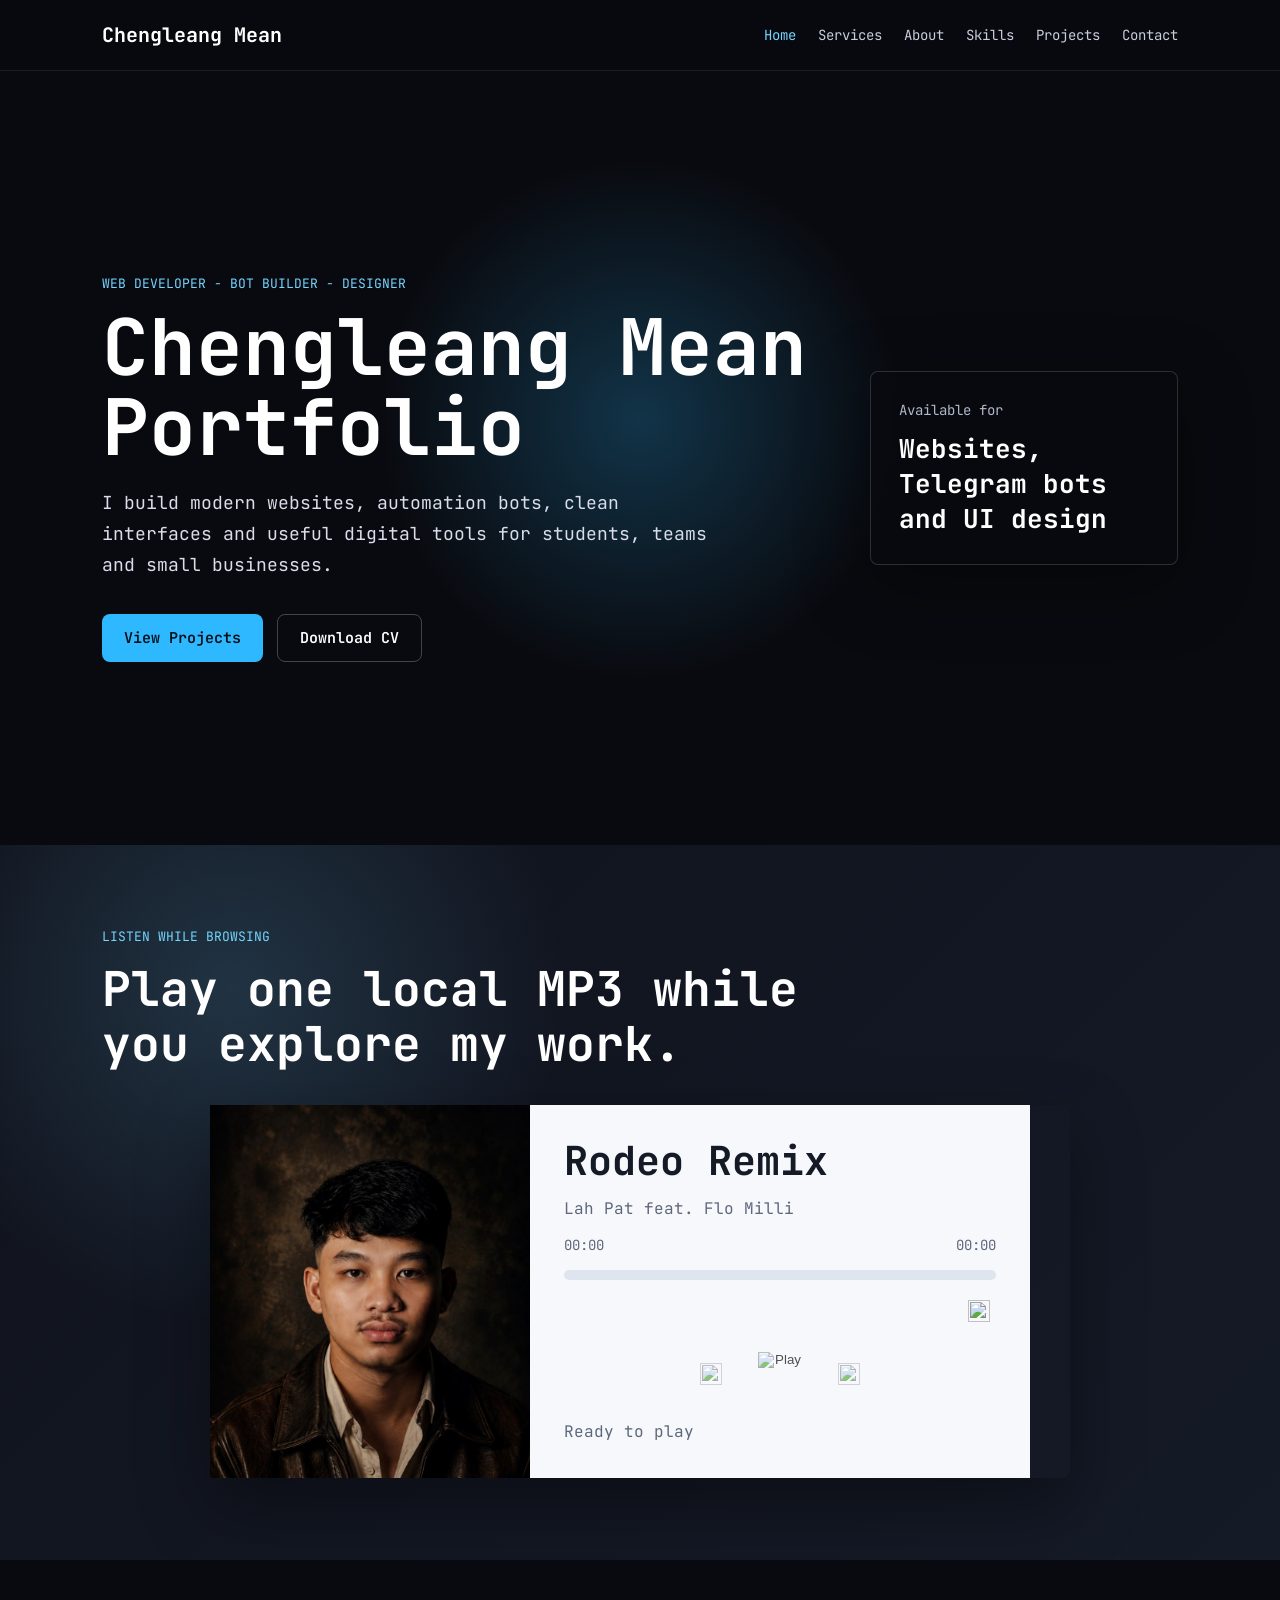
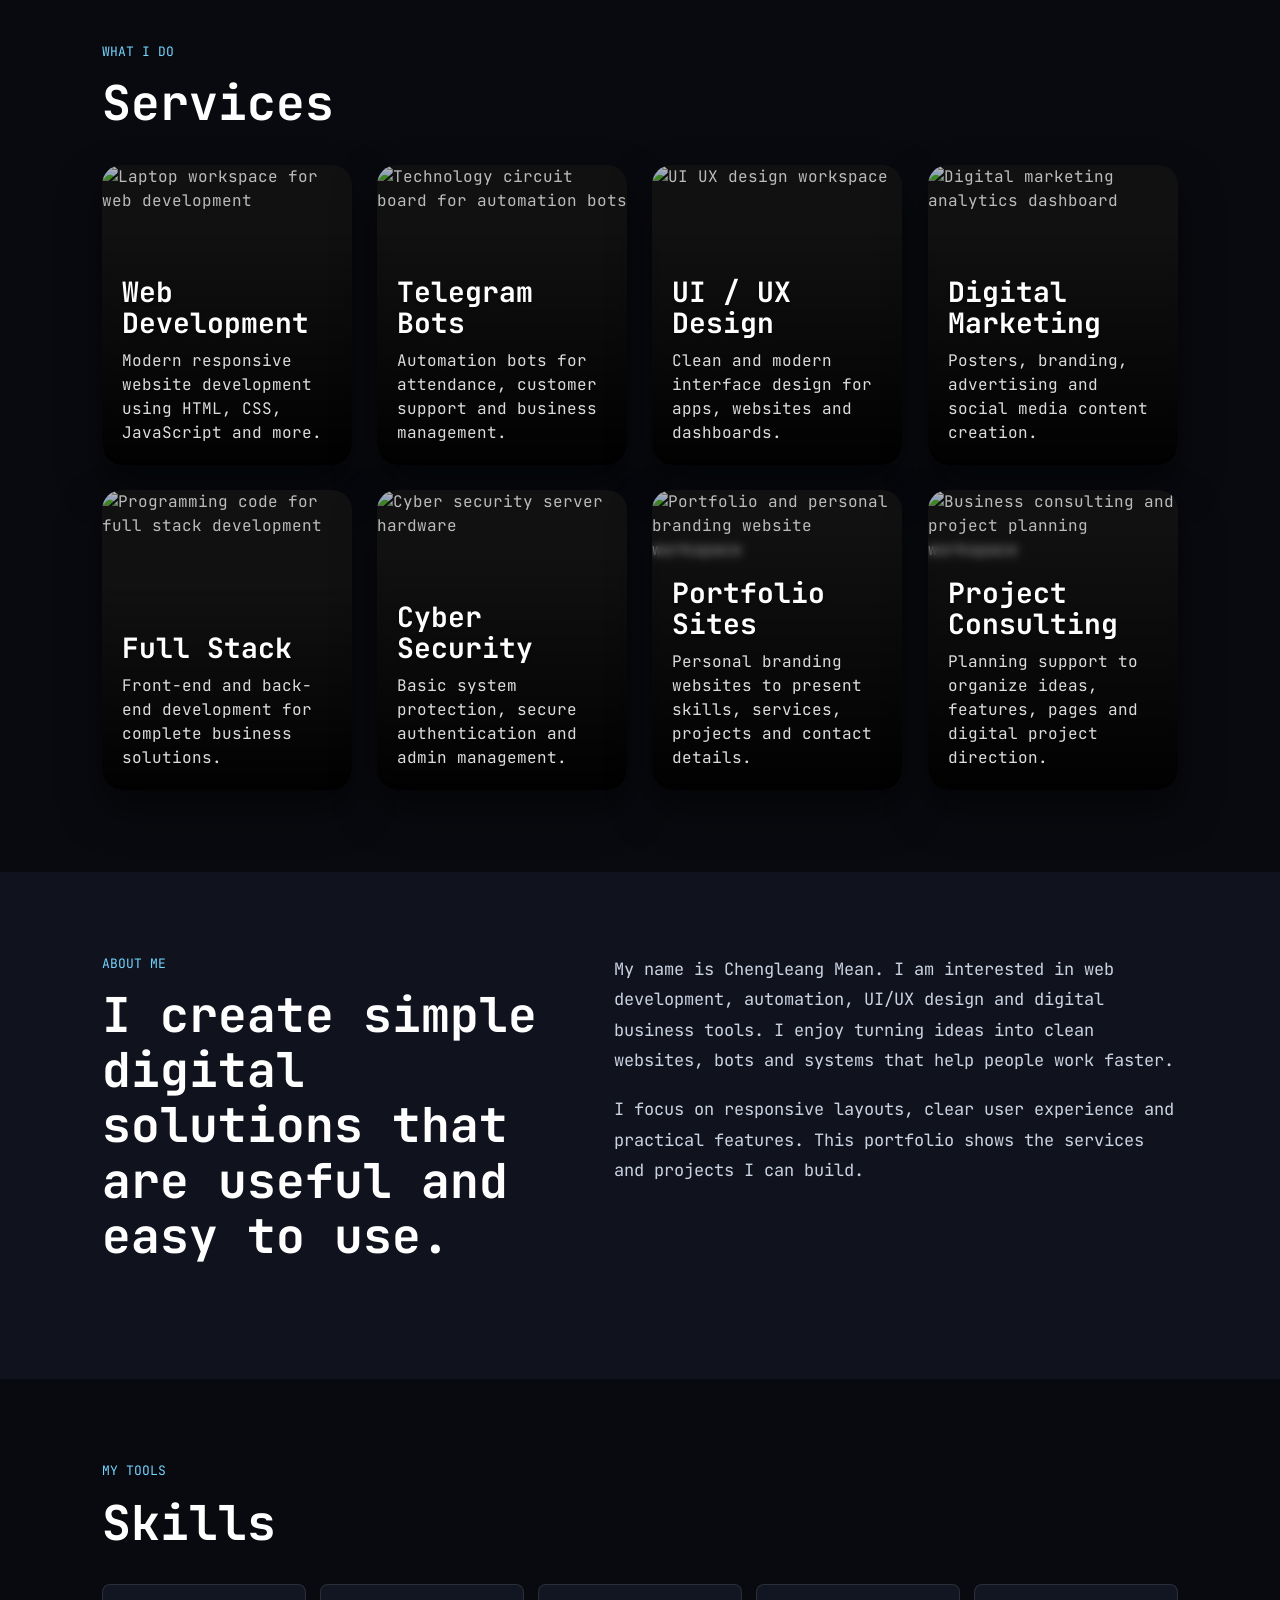
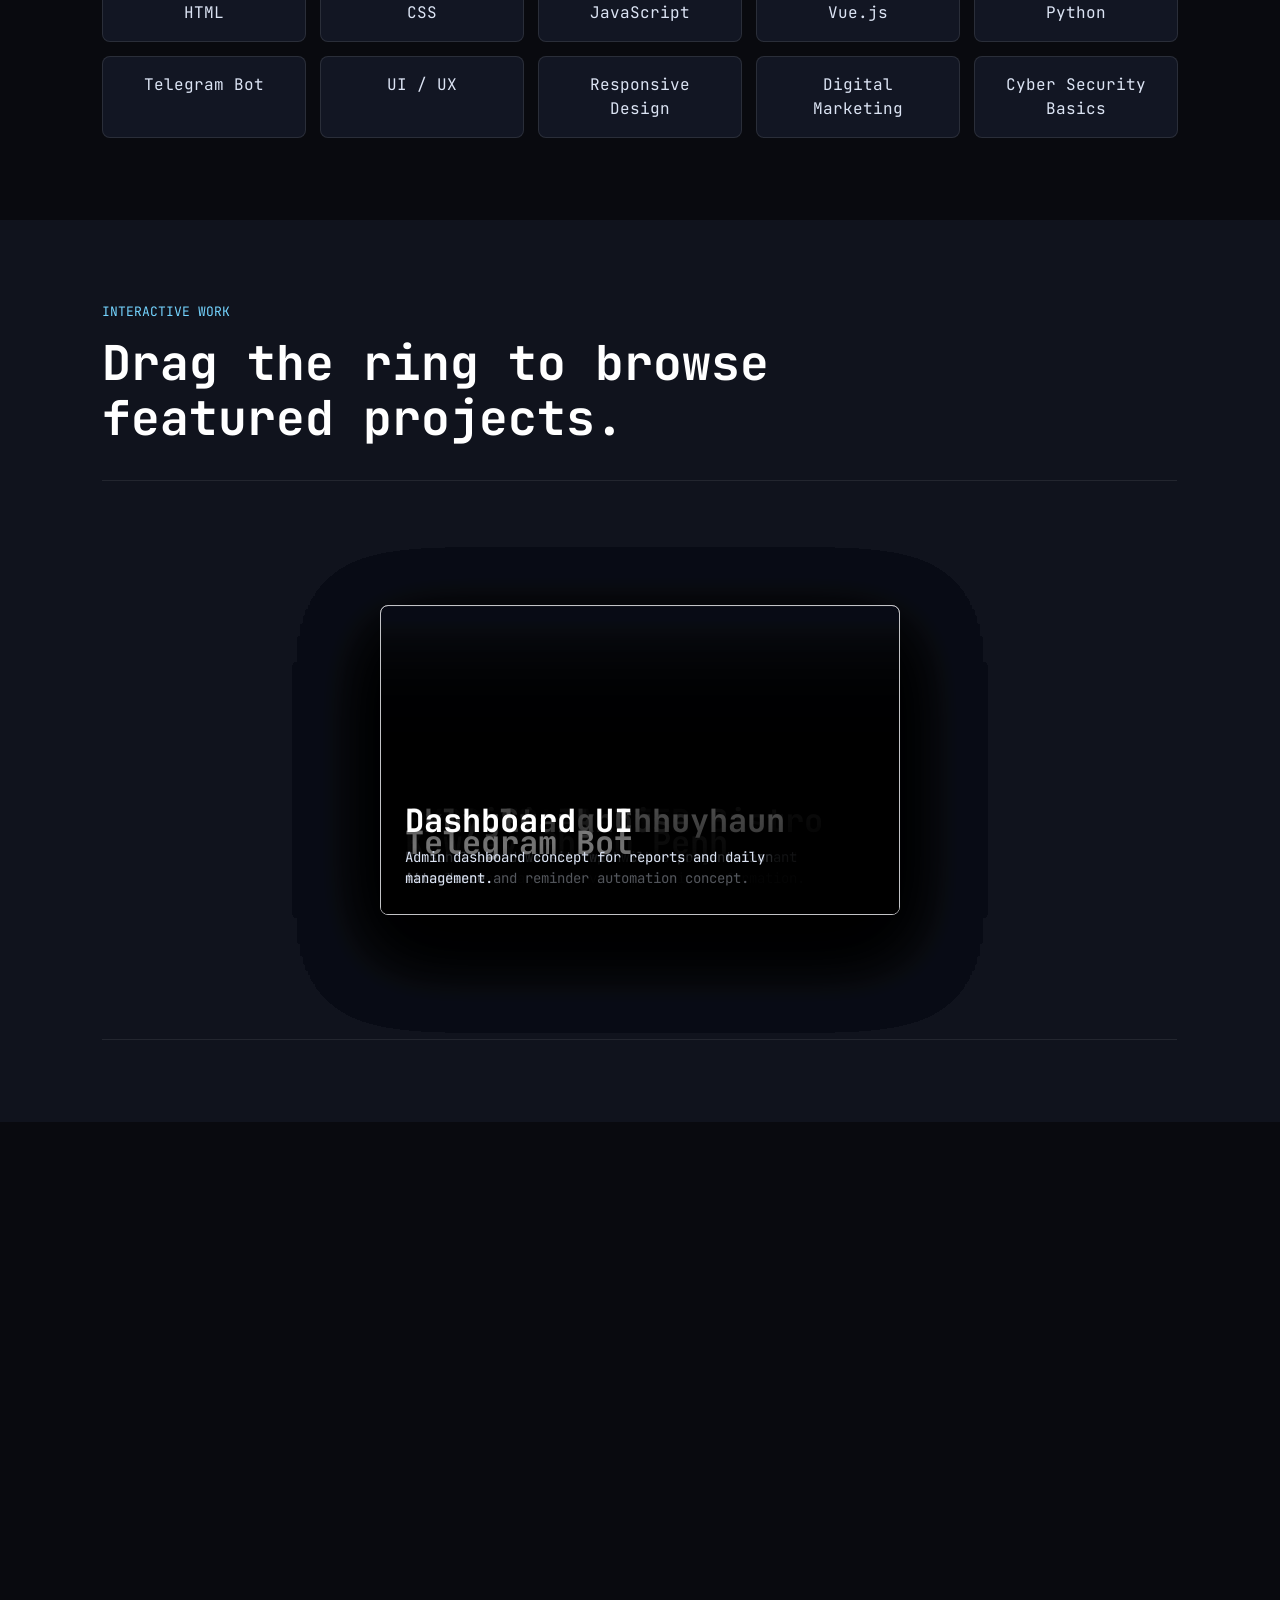
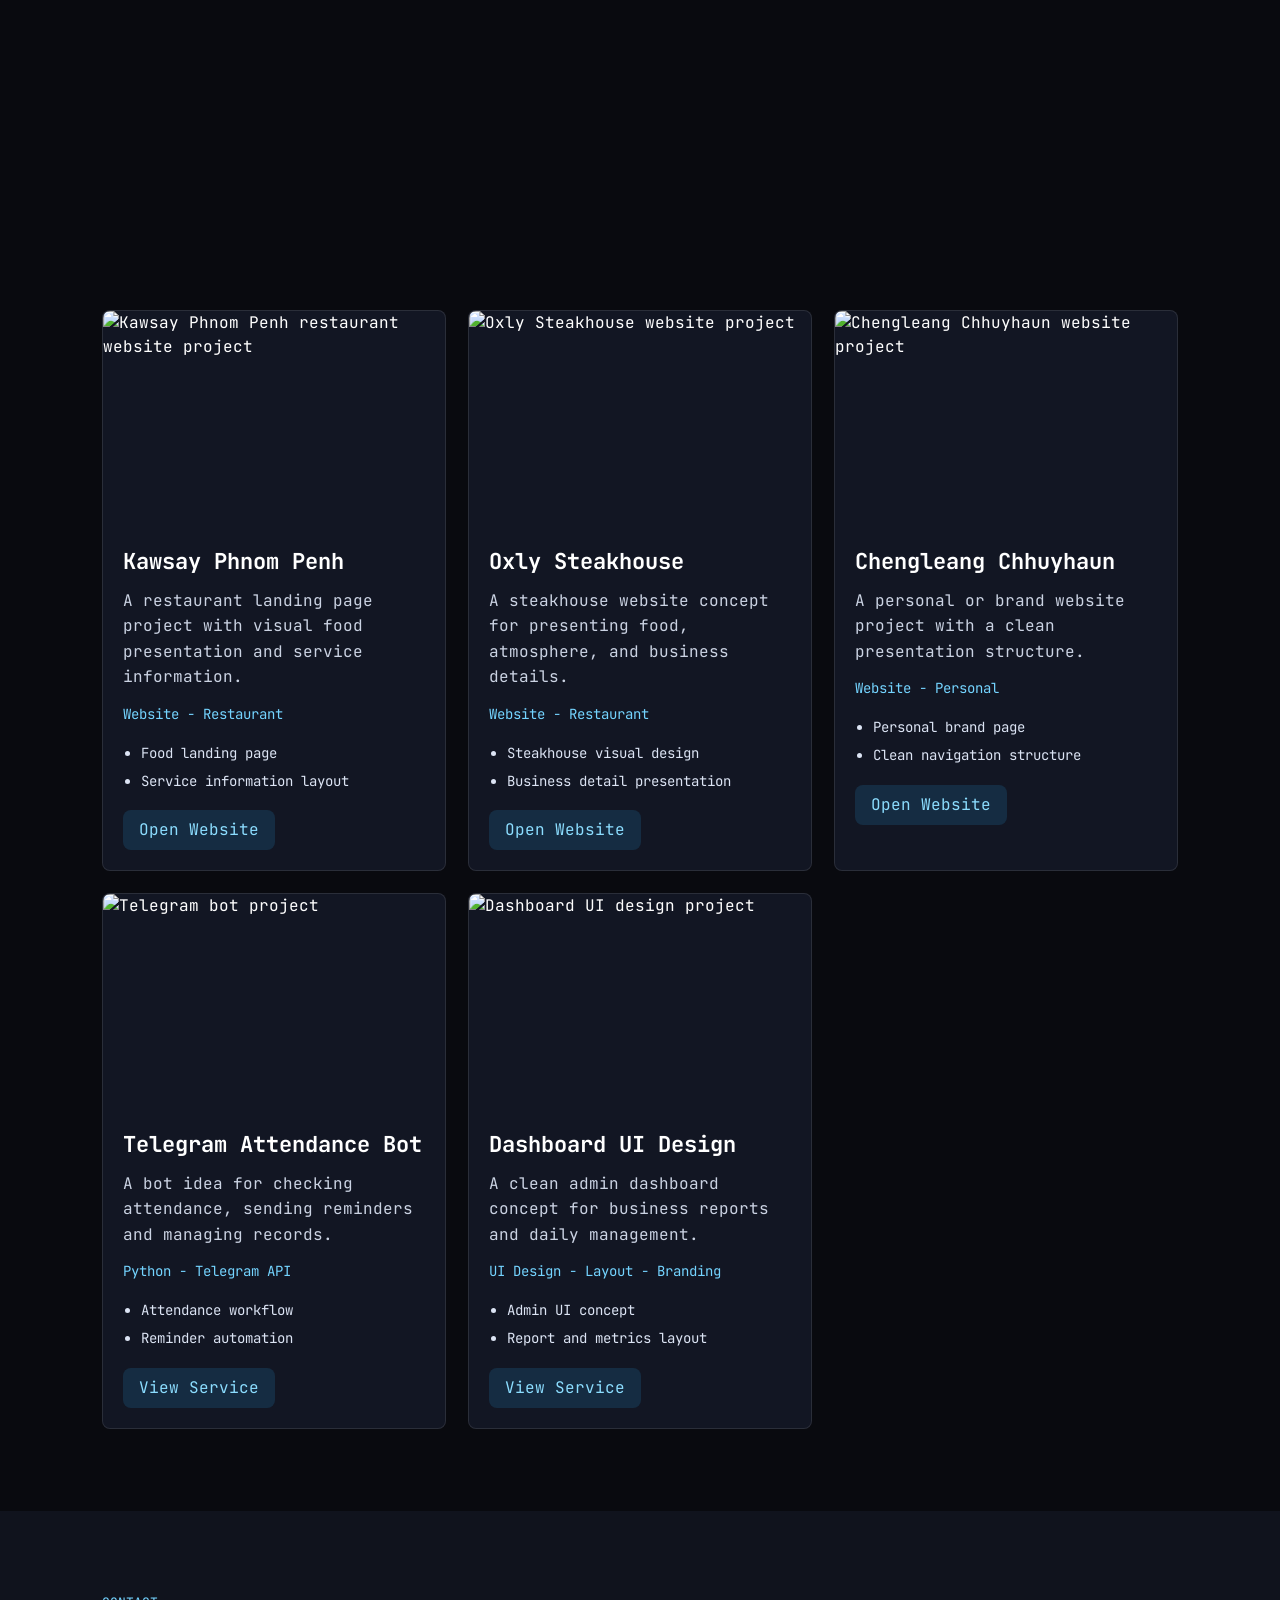
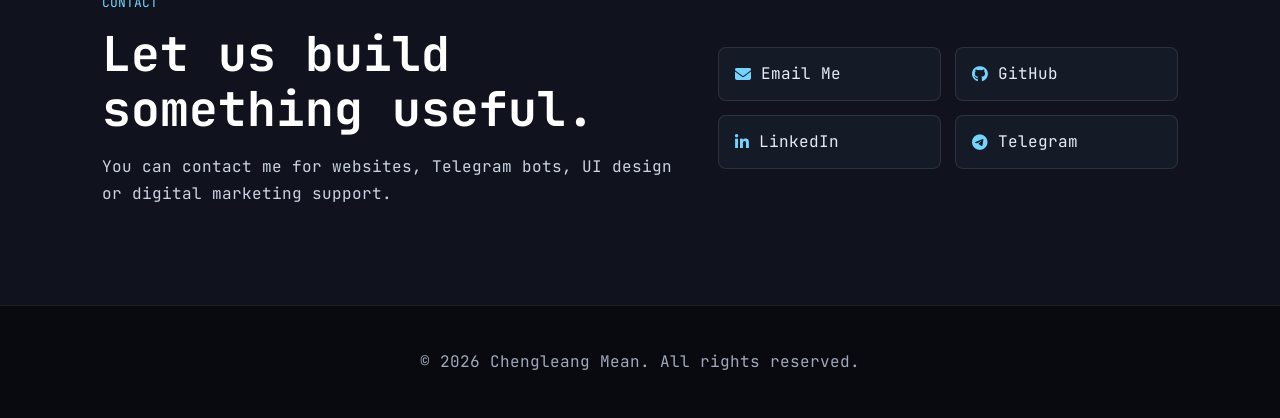
==== commit 6ac6a781: "Update: Add CV file and update download CV button" ====
--- a/index.html
+++ b/index.html
@@ -42,7 +42,7 @@
 
       <div class="hero-actions">
         <a class="primary-btn" href="projects.html">View Projects</a>
-        <a class="secondary-btn" href="cv.pdf" target="_blank">Download CV</a>
+        <a class="secondary-btn" href="Mean_Chengleang.pdf" download>Download CV</a>
       </div>
     </div>
 
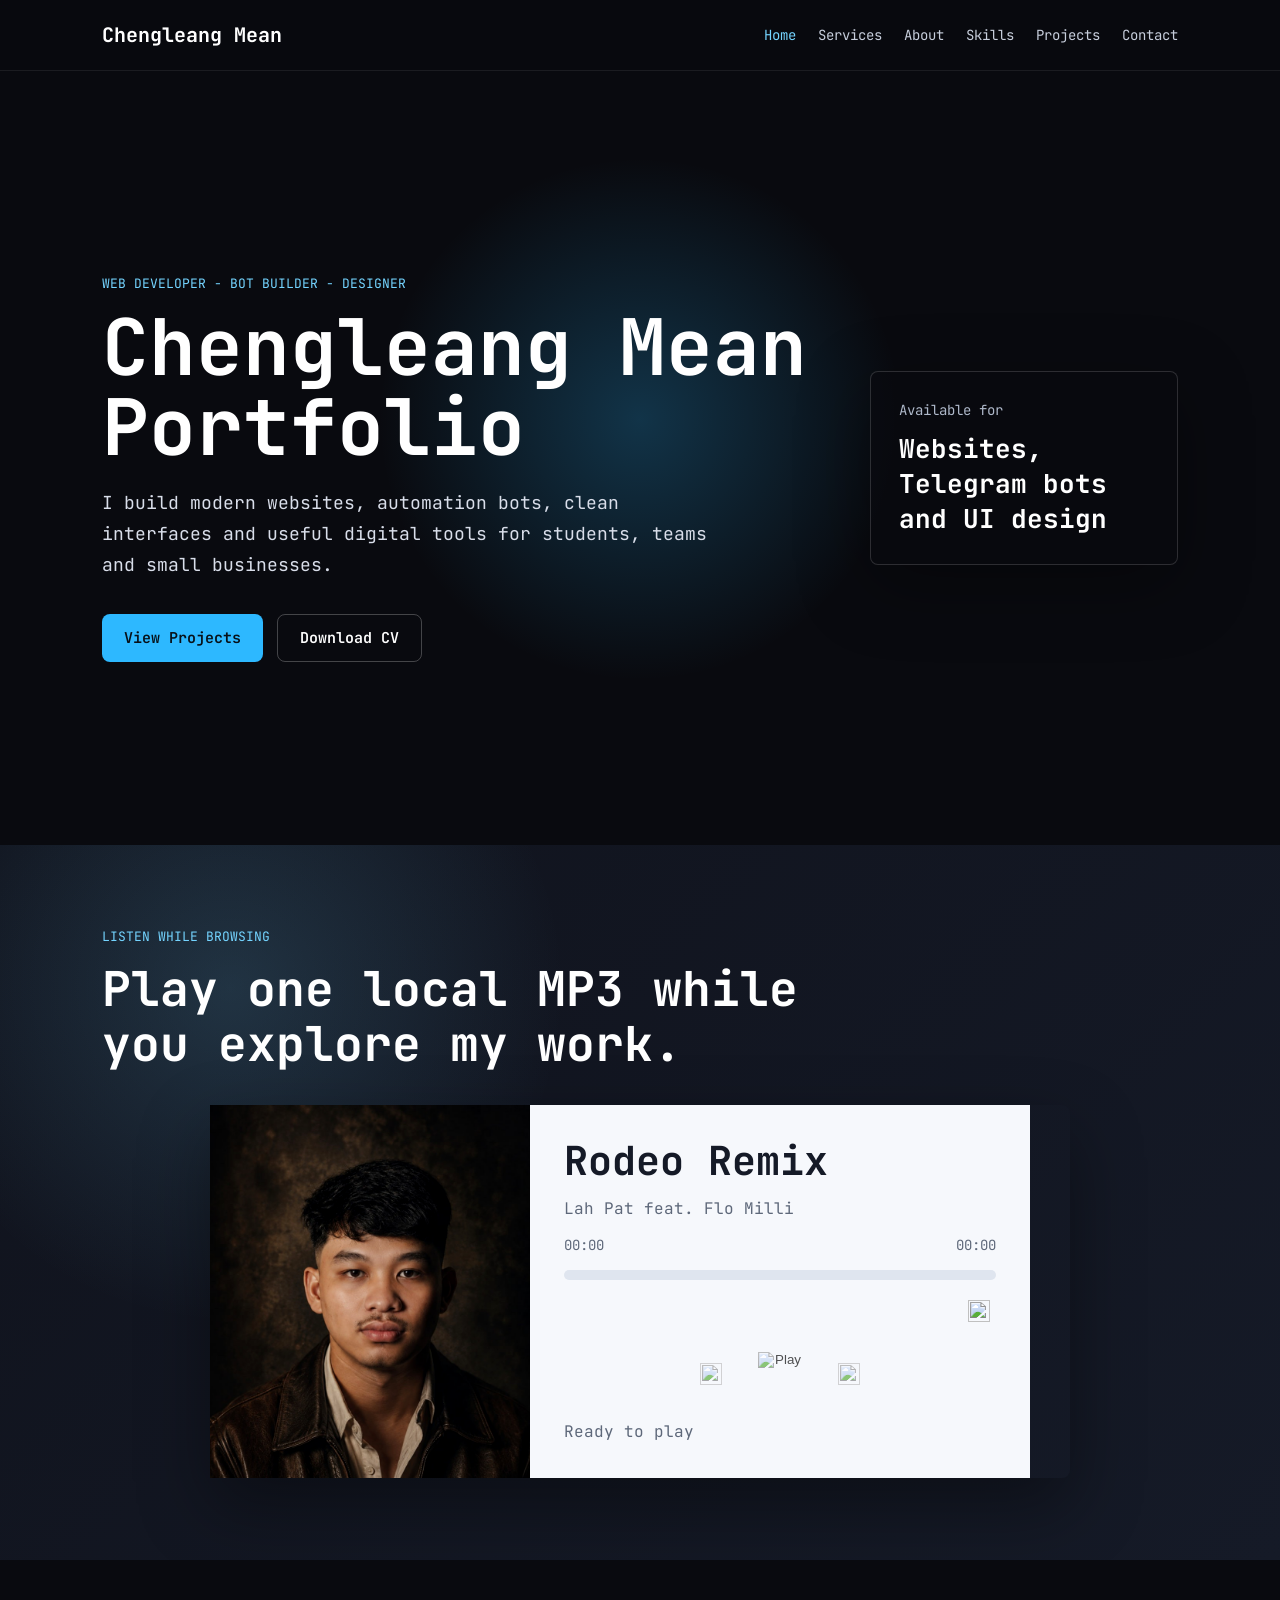
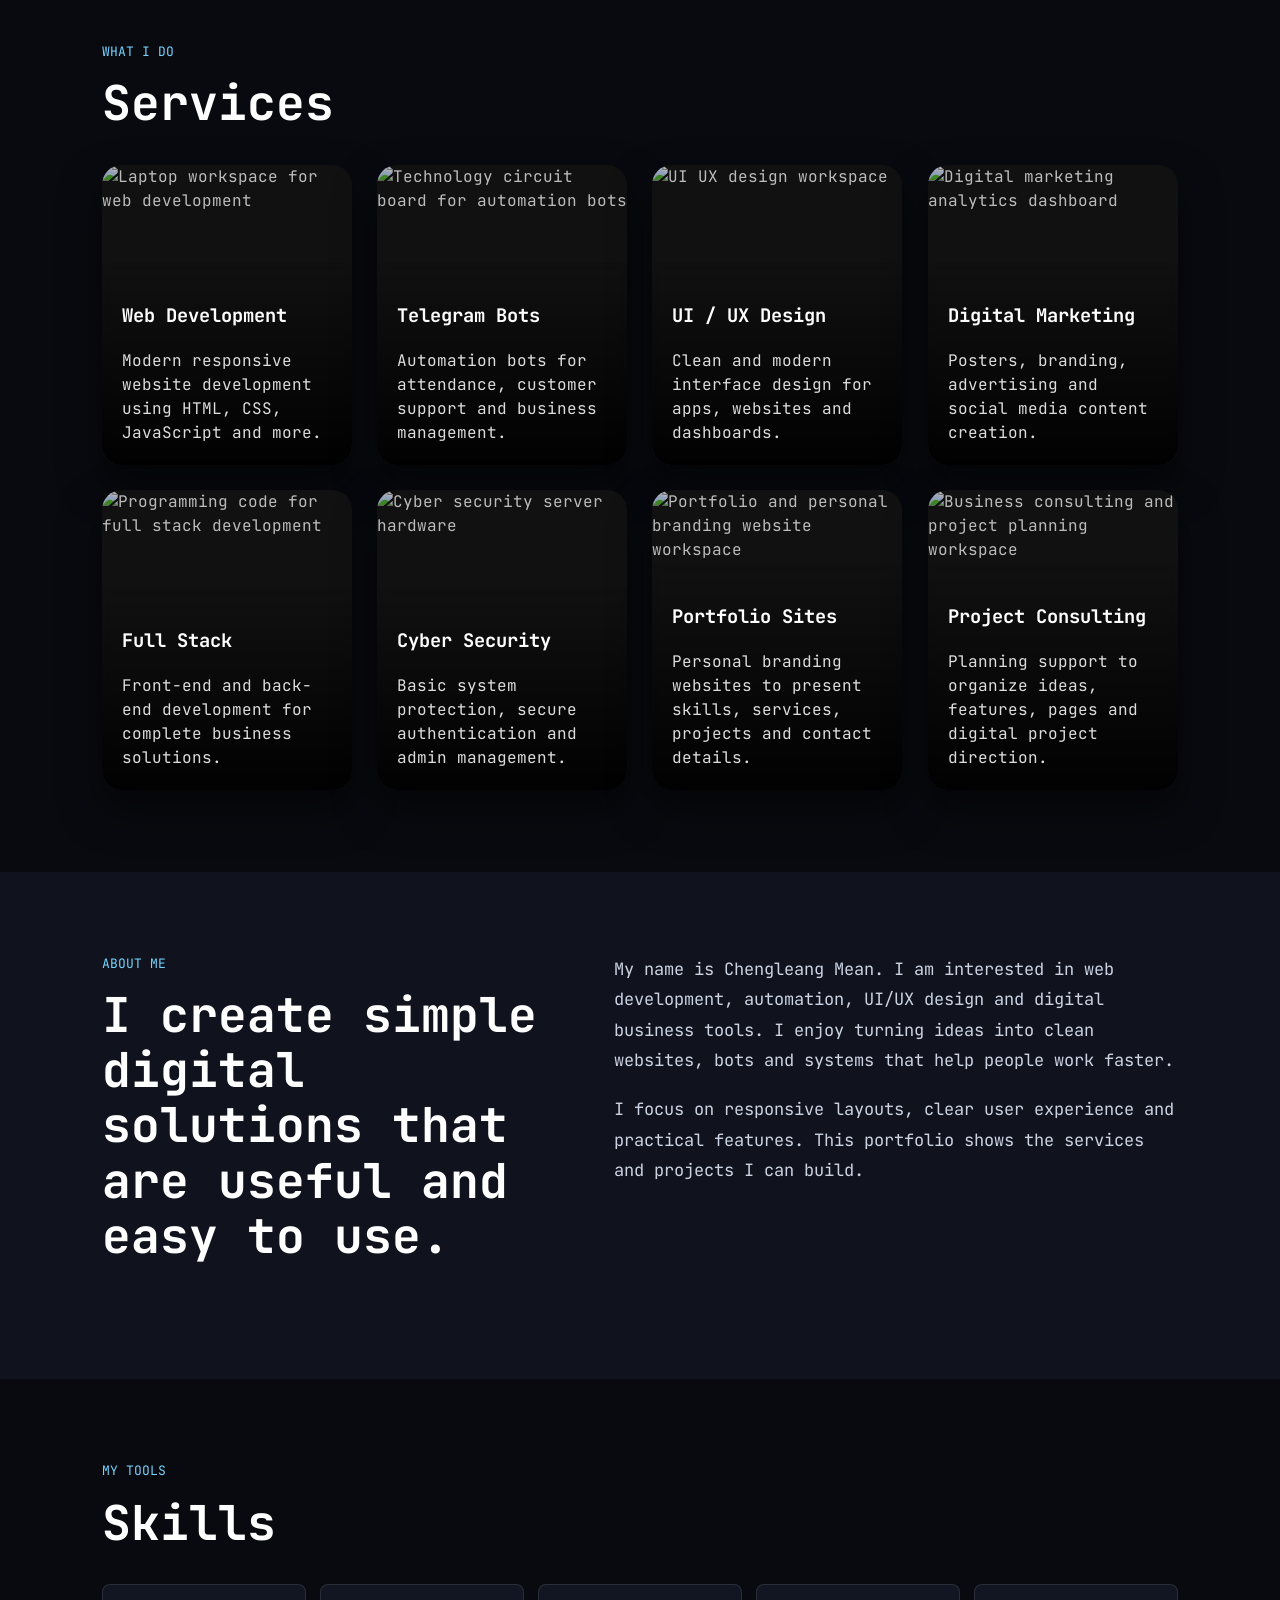
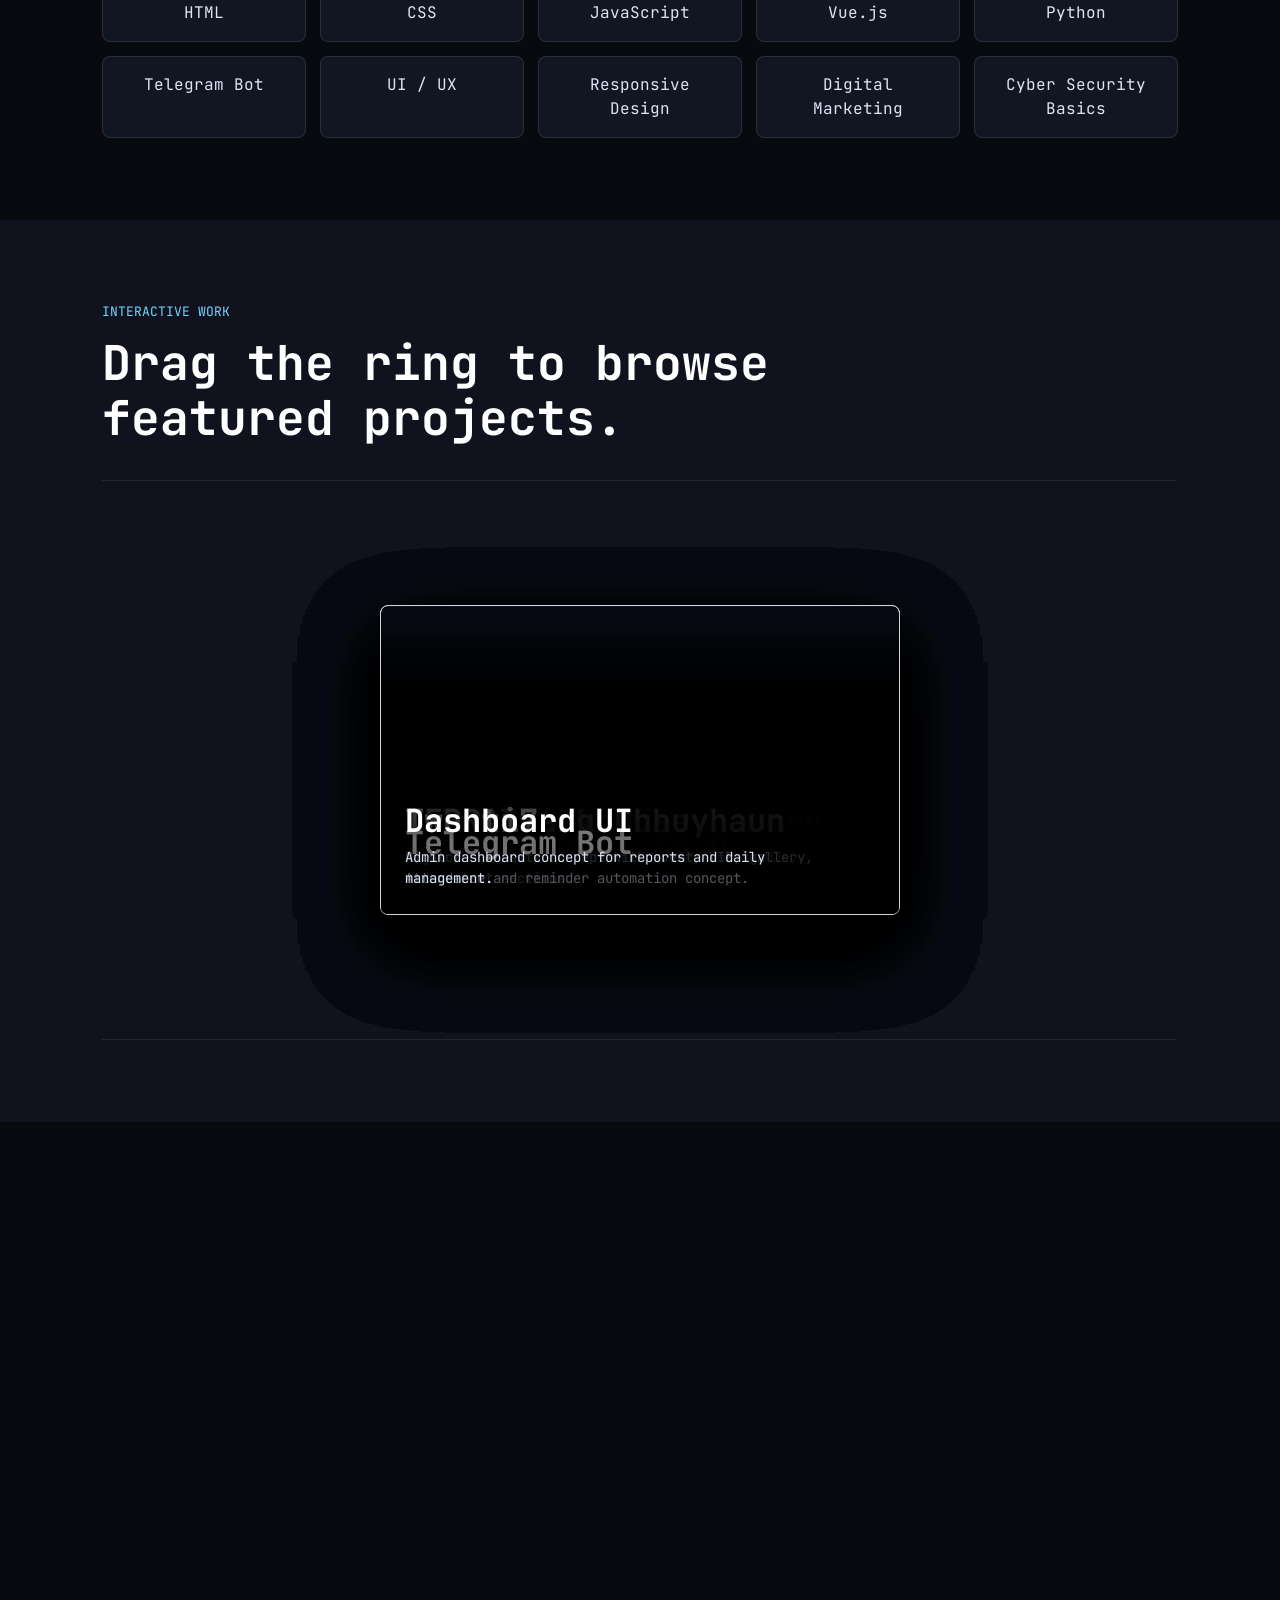
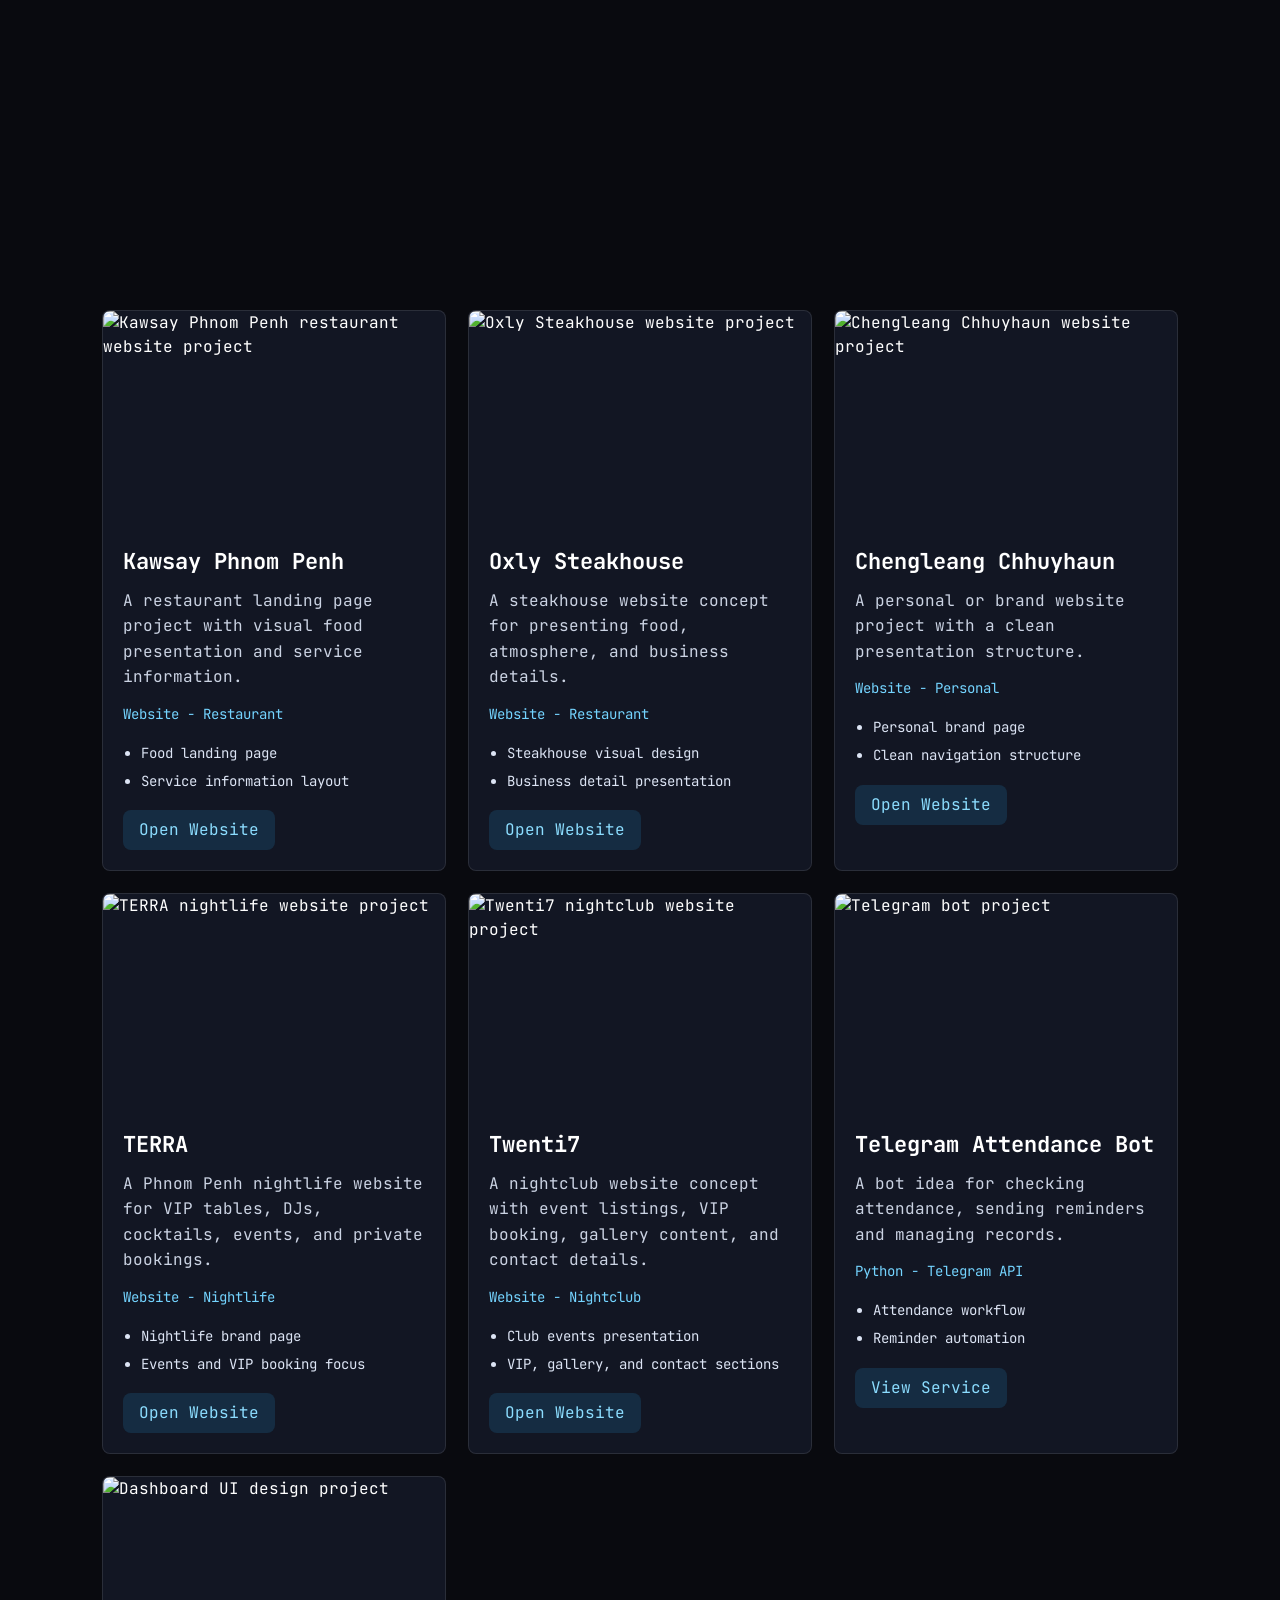
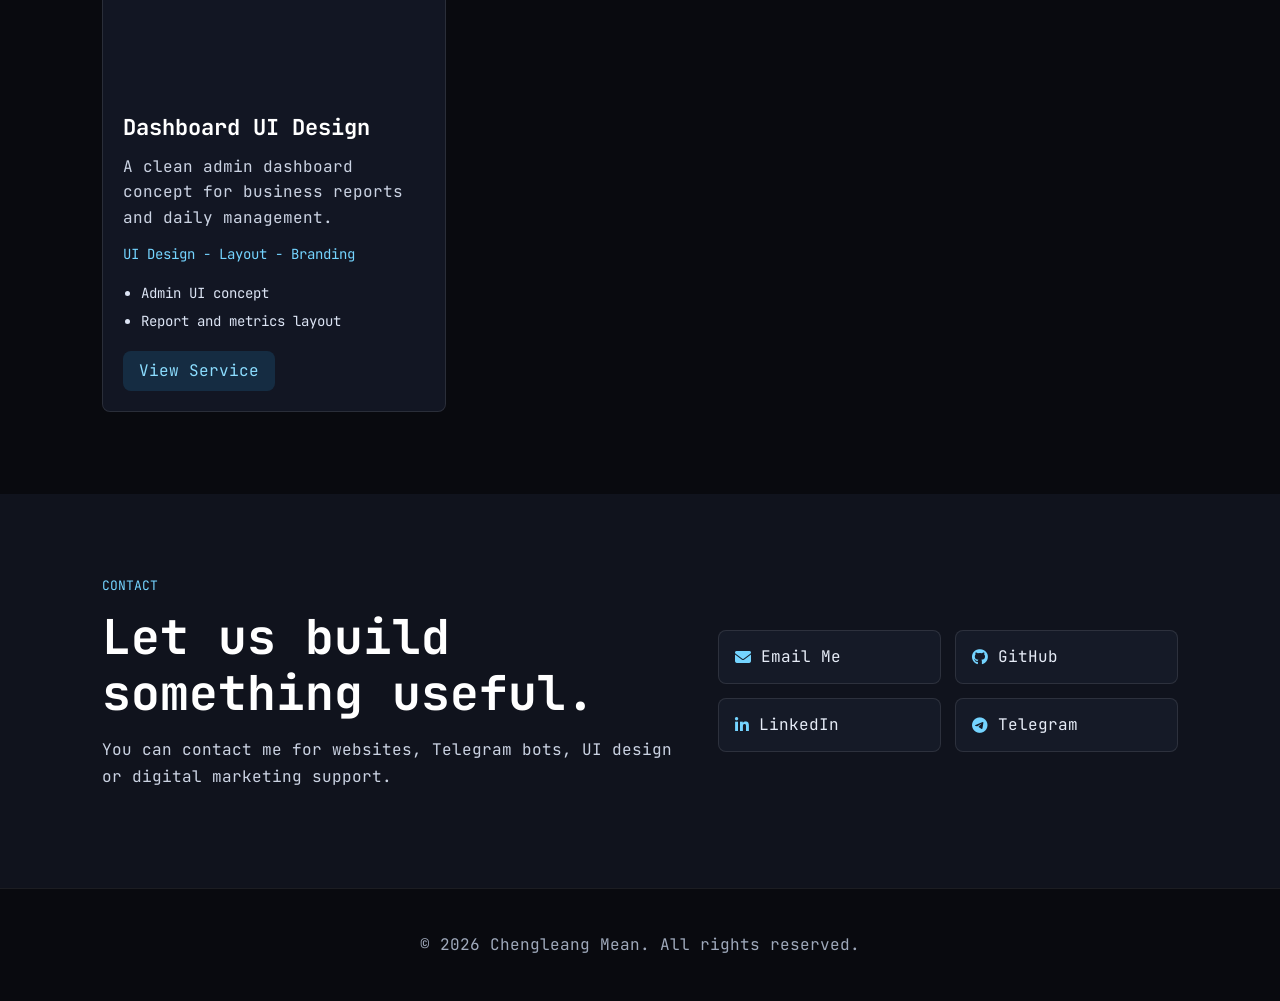
==== commit 186e1dff: "Add TERRA and Twenti7 projects" ====
--- a/index.html
+++ b/index.html
@@ -5,6 +5,7 @@
   <meta name="viewport" content="width=device-width, initial-scale=1.0"/>
 
   <title>Chengleang Mean Portfolio</title>
+  <meta name="description" content="Portfolio of Chengleang Mean, a web developer building responsive websites, Telegram bots, UI designs, and practical digital tools." />
 
   <link rel="stylesheet" href="style.css">
 
@@ -114,7 +115,7 @@
       <a class="card tilt-card reveal" href="web-development.html">
         <img src="https://images.unsplash.com/photo-1498050108023-c5249f4df085?auto=format&fit=crop&w=1200&q=80" alt="Laptop workspace for web development" loading="lazy" decoding="async">
         <div class="card-info">
-          <h1>Web Development</h1>
+          <h3>Web Development</h3>
           <p>Modern responsive website development using HTML, CSS, JavaScript and more.</p>
         </div>
       </a>
@@ -122,7 +123,7 @@
       <a class="card tilt-card reveal" href="telegram-bots.html">
         <img src="https://images.unsplash.com/photo-1518770660439-4636190af475?auto=format&fit=crop&w=1200&q=80" alt="Technology circuit board for automation bots" loading="lazy" decoding="async">
         <div class="card-info">
-          <h1>Telegram Bots</h1>
+          <h3>Telegram Bots</h3>
           <p>Automation bots for attendance, customer support and business management.</p>
         </div>
       </a>
@@ -130,7 +131,7 @@
       <a class="card tilt-card reveal" href="ui-ux-design.html">
         <img src="https://images.unsplash.com/photo-1581291518857-4e27b48ff24e?auto=format&fit=crop&w=1200&q=80" alt="UI UX design workspace" loading="lazy" decoding="async">
         <div class="card-info">
-          <h1>UI / UX Design</h1>
+          <h3>UI / UX Design</h3>
           <p>Clean and modern interface design for apps, websites and dashboards.</p>
         </div>
       </a>
@@ -138,7 +139,7 @@
       <a class="card tilt-card reveal" href="digital-marketing.html">
         <img src="https://images.unsplash.com/photo-1460925895917-afdab827c52f?auto=format&fit=crop&w=1200&q=80" alt="Digital marketing analytics dashboard" loading="lazy" decoding="async">
         <div class="card-info">
-          <h1>Digital Marketing</h1>
+          <h3>Digital Marketing</h3>
           <p>Posters, branding, advertising and social media content creation.</p>
         </div>
       </a>
@@ -146,7 +147,7 @@
       <a class="card tilt-card reveal" href="full-stack.html">
         <img src="https://images.unsplash.com/photo-1555066931-4365d14bab8c?auto=format&fit=crop&w=1200&q=80" alt="Programming code for full stack development" loading="lazy" decoding="async">
         <div class="card-info">
-          <h1>Full Stack</h1>
+          <h3>Full Stack</h3>
           <p>Front-end and back-end development for complete business solutions.</p>
         </div>
       </a>
@@ -154,7 +155,7 @@
       <a class="card tilt-card reveal" href="cyber-security.html">
         <img src="https://images.unsplash.com/photo-1550751827-4bd374c3f58b?auto=format&fit=crop&w=1200&q=80" alt="Cyber security server hardware" loading="lazy" decoding="async">
         <div class="card-info">
-          <h1>Cyber Security</h1>
+          <h3>Cyber Security</h3>
           <p>Basic system protection, secure authentication and admin management.</p>
         </div>
       </a>
@@ -162,7 +163,7 @@
       <a class="card tilt-card reveal" href="projects.html">
         <img src="https://images.unsplash.com/photo-1516321318423-f06f85e504b3?auto=format&fit=crop&w=1200&q=80" alt="Portfolio and personal branding website workspace" loading="lazy" decoding="async">
         <div class="card-info">
-          <h1>Portfolio Sites</h1>
+          <h3>Portfolio Sites</h3>
           <p>Personal branding websites to present skills, services, projects and contact details.</p>
         </div>
       </a>
@@ -170,7 +171,7 @@
       <a class="card tilt-card reveal" href="contact.html">
         <img src="https://images.unsplash.com/photo-1551434678-e076c223a692?auto=format&fit=crop&w=1200&q=80" alt="Business consulting and project planning workspace" loading="lazy" decoding="async">
         <div class="card-info">
-          <h1>Project Consulting</h1>
+          <h3>Project Consulting</h3>
           <p>Planning support to organize ideas, features, pages and digital project direction.</p>
         </div>
       </a>
@@ -287,6 +288,26 @@
 
         <a
           class="project-ring-card"
+          href="https://chengleangm.github.io/terra/"
+          target="_blank"
+          rel="noopener"
+          data-image="https://images.unsplash.com/photo-1514525253161-7a46d19cd819?auto=format&fit=crop&w=900&q=80">
+          <span>TERRA</span>
+          <small>Phnom Penh nightlife website for VIP tables, DJs, and events.</small>
+        </a>
+
+        <a
+          class="project-ring-card"
+          href="https://chengleangm.github.io/Twenti7/"
+          target="_blank"
+          rel="noopener"
+          data-image="https://images.unsplash.com/photo-1571266028243-d220c6a7edbf?auto=format&fit=crop&w=900&q=80">
+          <span>Twenti7</span>
+          <small>Nightclub website concept with event, VIP, gallery, and contact sections.</small>
+        </a>
+
+        <a
+          class="project-ring-card"
           href="telegram-bots.html"
           data-image="https://images.unsplash.com/photo-1518770660439-4636190af475?auto=format&fit=crop&w=900&q=80">
           <span>Telegram Bot</span>
@@ -395,6 +416,34 @@
             <li>Clean navigation structure</li>
           </ul>
           <a href="https://chengleangm.github.io/Chengleang-Chhuyhaun/" target="_blank" rel="noopener">Open Website</a>
+        </div>
+      </article>
+
+      <article class="project-card tilt-card reveal">
+        <img src="https://images.unsplash.com/photo-1514525253161-7a46d19cd819?auto=format&fit=crop&w=1200&q=80" alt="TERRA nightlife website project" loading="lazy" decoding="async">
+        <div>
+          <h3>TERRA</h3>
+          <p>A Phnom Penh nightlife website for VIP tables, DJs, cocktails, events, and private bookings.</p>
+          <span>Website - Nightlife</span>
+          <ul class="project-points compact">
+            <li>Nightlife brand page</li>
+            <li>Events and VIP booking focus</li>
+          </ul>
+          <a href="https://chengleangm.github.io/terra/" target="_blank" rel="noopener">Open Website</a>
+        </div>
+      </article>
+
+      <article class="project-card tilt-card reveal">
+        <img src="https://images.unsplash.com/photo-1571266028243-d220c6a7edbf?auto=format&fit=crop&w=1200&q=80" alt="Twenti7 nightclub website project" loading="lazy" decoding="async">
+        <div>
+          <h3>Twenti7</h3>
+          <p>A nightclub website concept with event listings, VIP booking, gallery content, and contact details.</p>
+          <span>Website - Nightclub</span>
+          <ul class="project-points compact">
+            <li>Club events presentation</li>
+            <li>VIP, gallery, and contact sections</li>
+          </ul>
+          <a href="https://chengleangm.github.io/Twenti7/" target="_blank" rel="noopener">Open Website</a>
         </div>
       </article>
 
@@ -440,7 +489,7 @@
 
     <div class="contact-links reveal">
       <a href="mailto:chengleangm@gmail.com"><i class="fa-solid fa-envelope"></i> Email Me</a>
-      <a href="https://github.com/" target="_blank"><i class="fab fa-github"></i> GitHub</a>
+      <a href="https://github.com/chengleangm" target="_blank" rel="noopener"><i class="fab fa-github"></i> GitHub</a>
       <a href="https://www.linkedin.com/in/chengleang-mean-443b2525b" target="_blank" rel="noopener"><i class="fab fa-linkedin-in"></i> LinkedIn</a>
       <a href="https://t.me/chengleangmh" target="_blank" rel="noopener"><i class="fab fa-telegram"></i> Telegram</a>
     </div>
--- a/style.css
+++ b/style.css
@@ -8,6 +8,12 @@
   scroll-behavior: smooth;
   -webkit-text-size-adjust: 100%;
   text-size-adjust: 100%;
+}
+
+@media (max-width: 768px) {
+  html {
+    scroll-behavior: auto;
+  }
 }
 
 body {
@@ -882,12 +888,25 @@
 .reveal {
   opacity: 0;
   transform: translateY(36px);
-  transition: opacity 0.75s ease, transform 0.75s ease;
+  transition: opacity 0.6s ease, transform 0.6s ease;
+  will-change: opacity, transform;
 }
 
 .reveal.is-visible {
   opacity: 1;
   transform: translateY(0);
+  will-change: auto;
+}
+
+@media (max-width: 768px) {
+  .reveal {
+    transition: opacity 0.3s ease, transform 0.3s ease;
+  }
+  
+  /* Show first batch of reveals immediately on mobile */
+  .reveal:nth-child(-n+6) {
+    transition-delay: 0ms !important;
+  }
 }
 
 .skills-grid span {
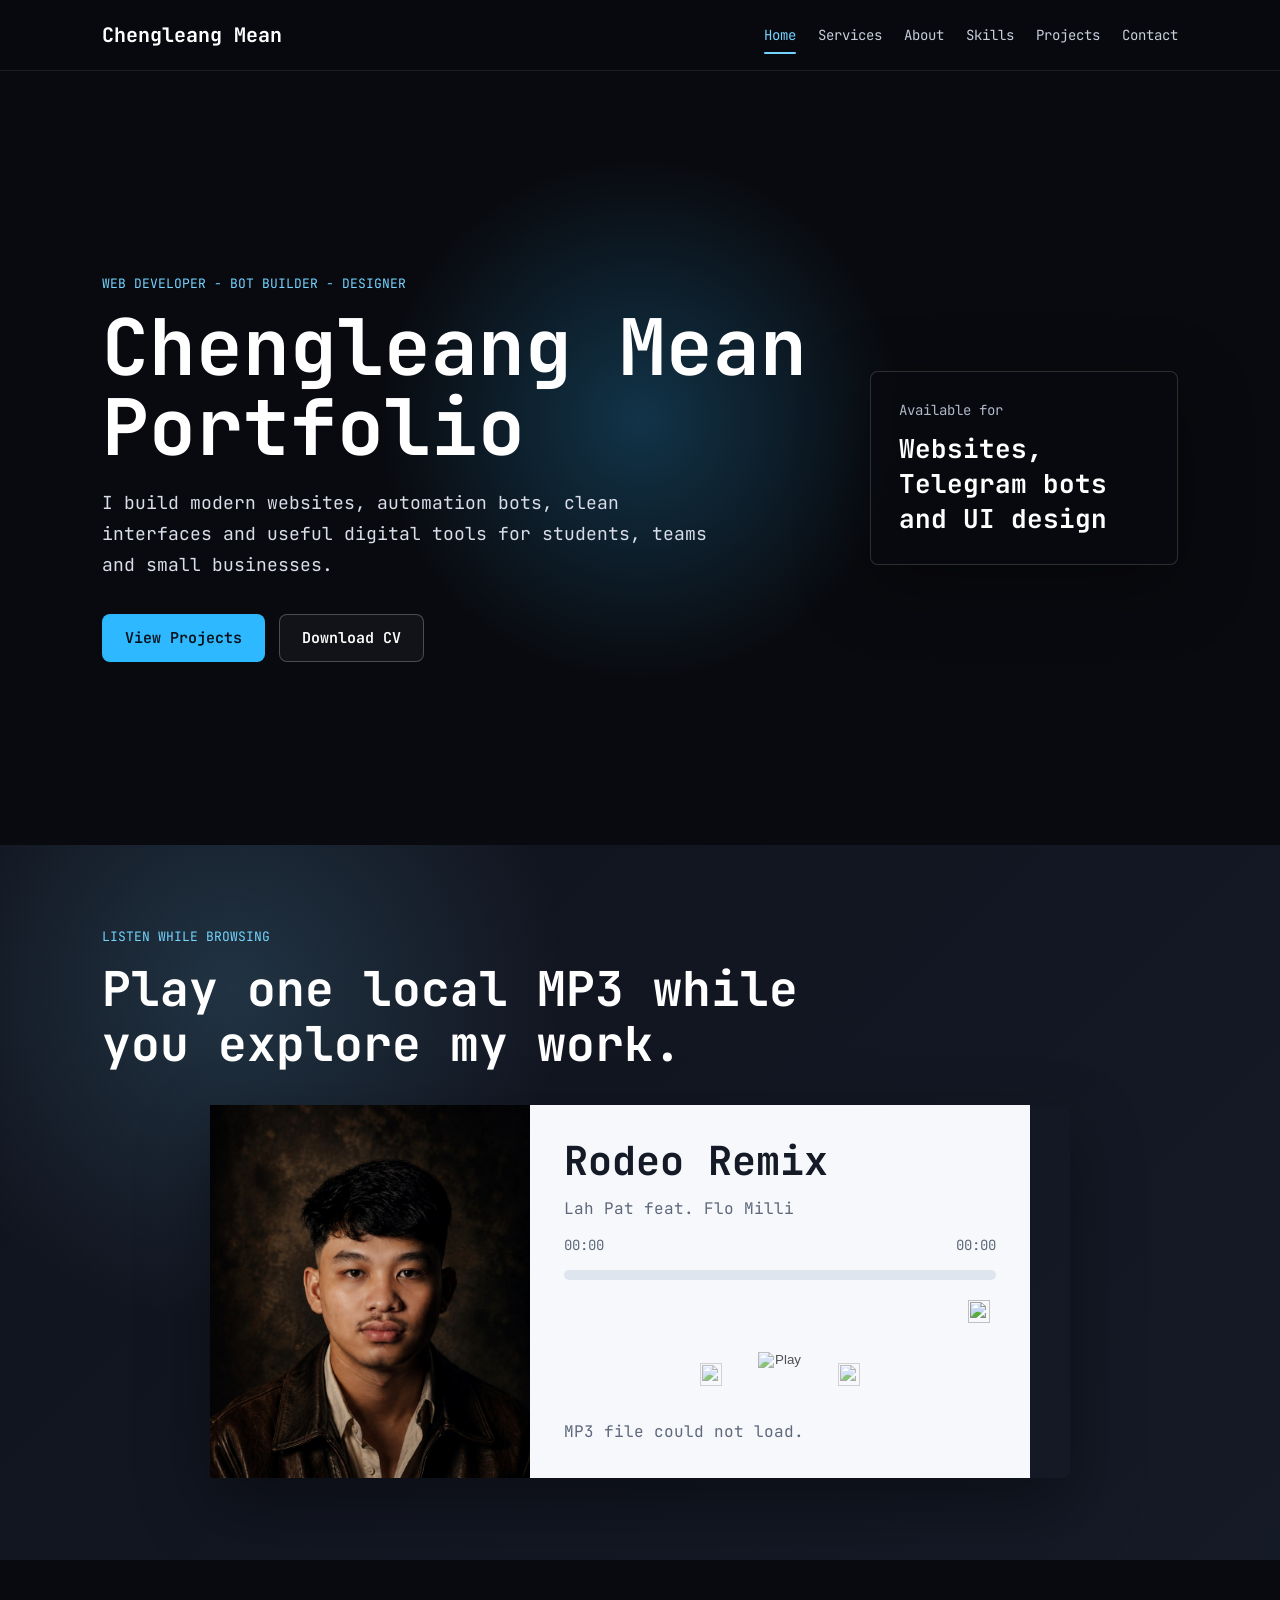
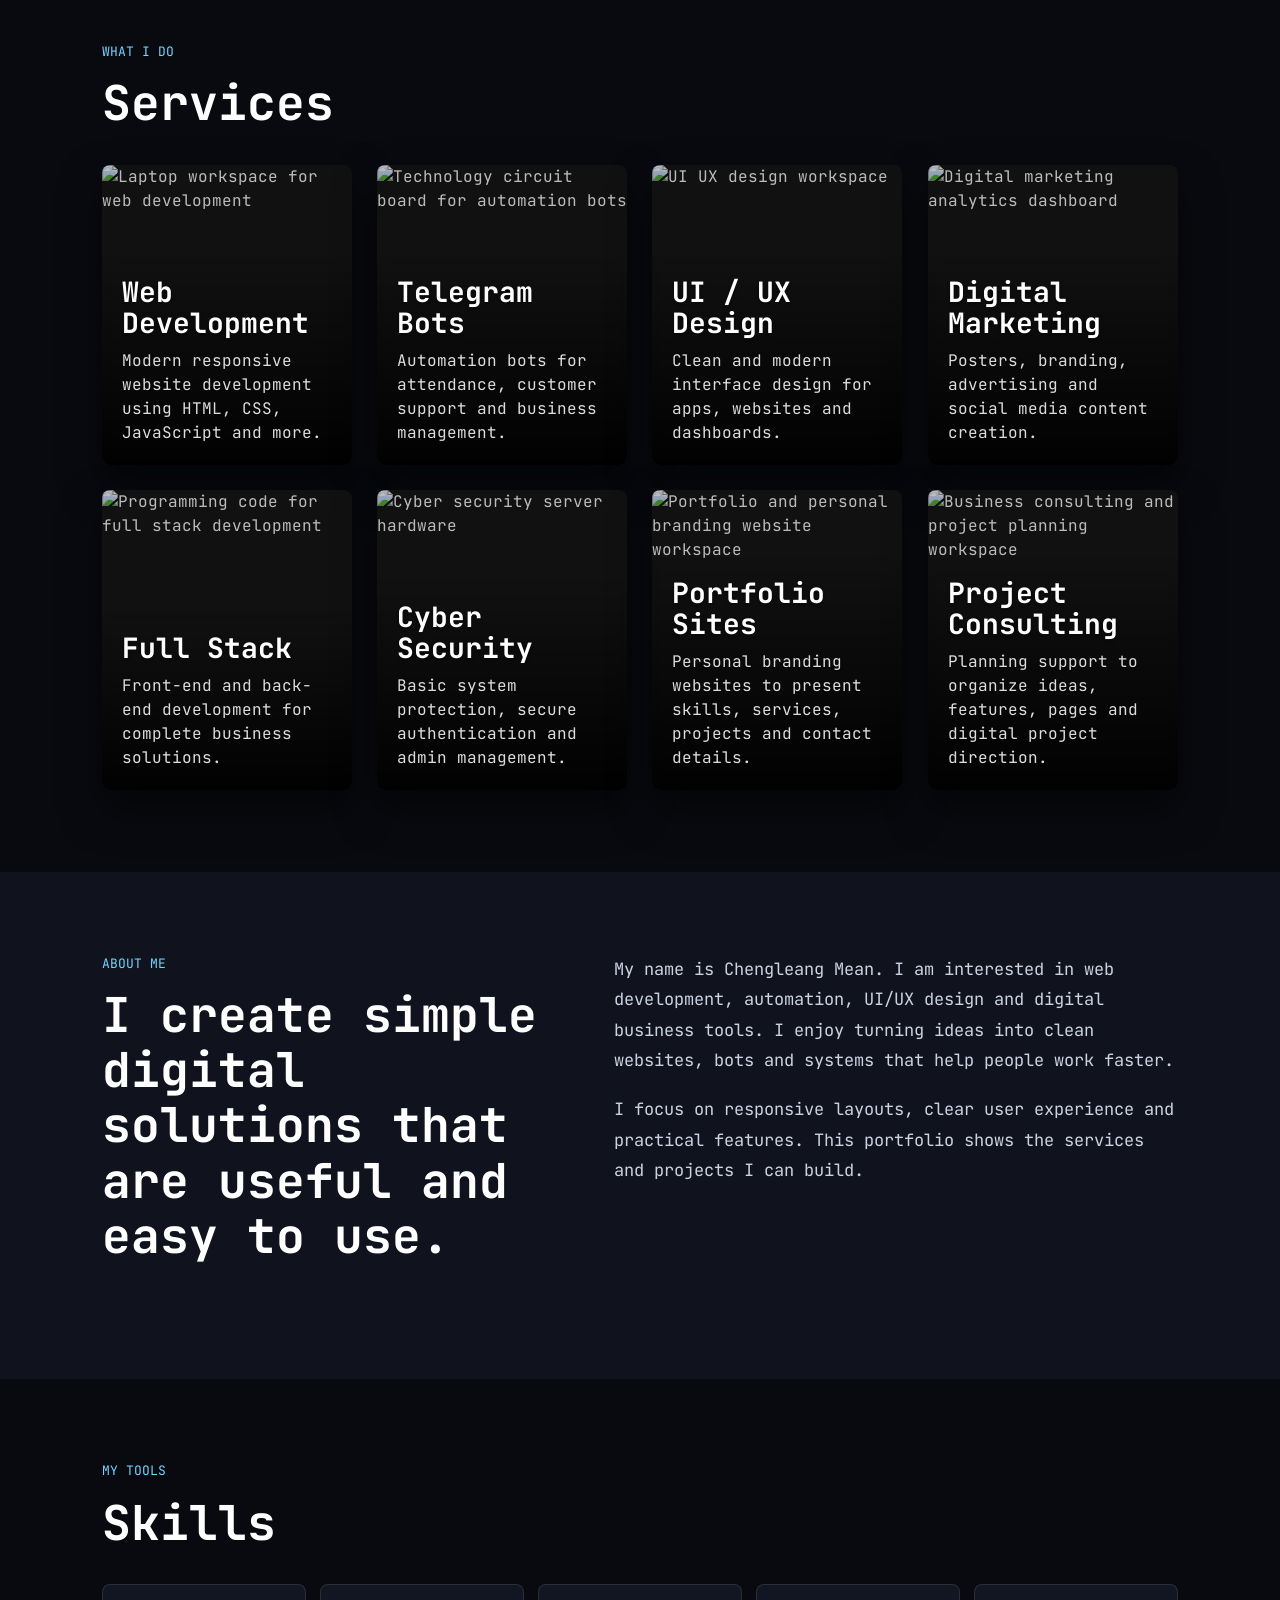
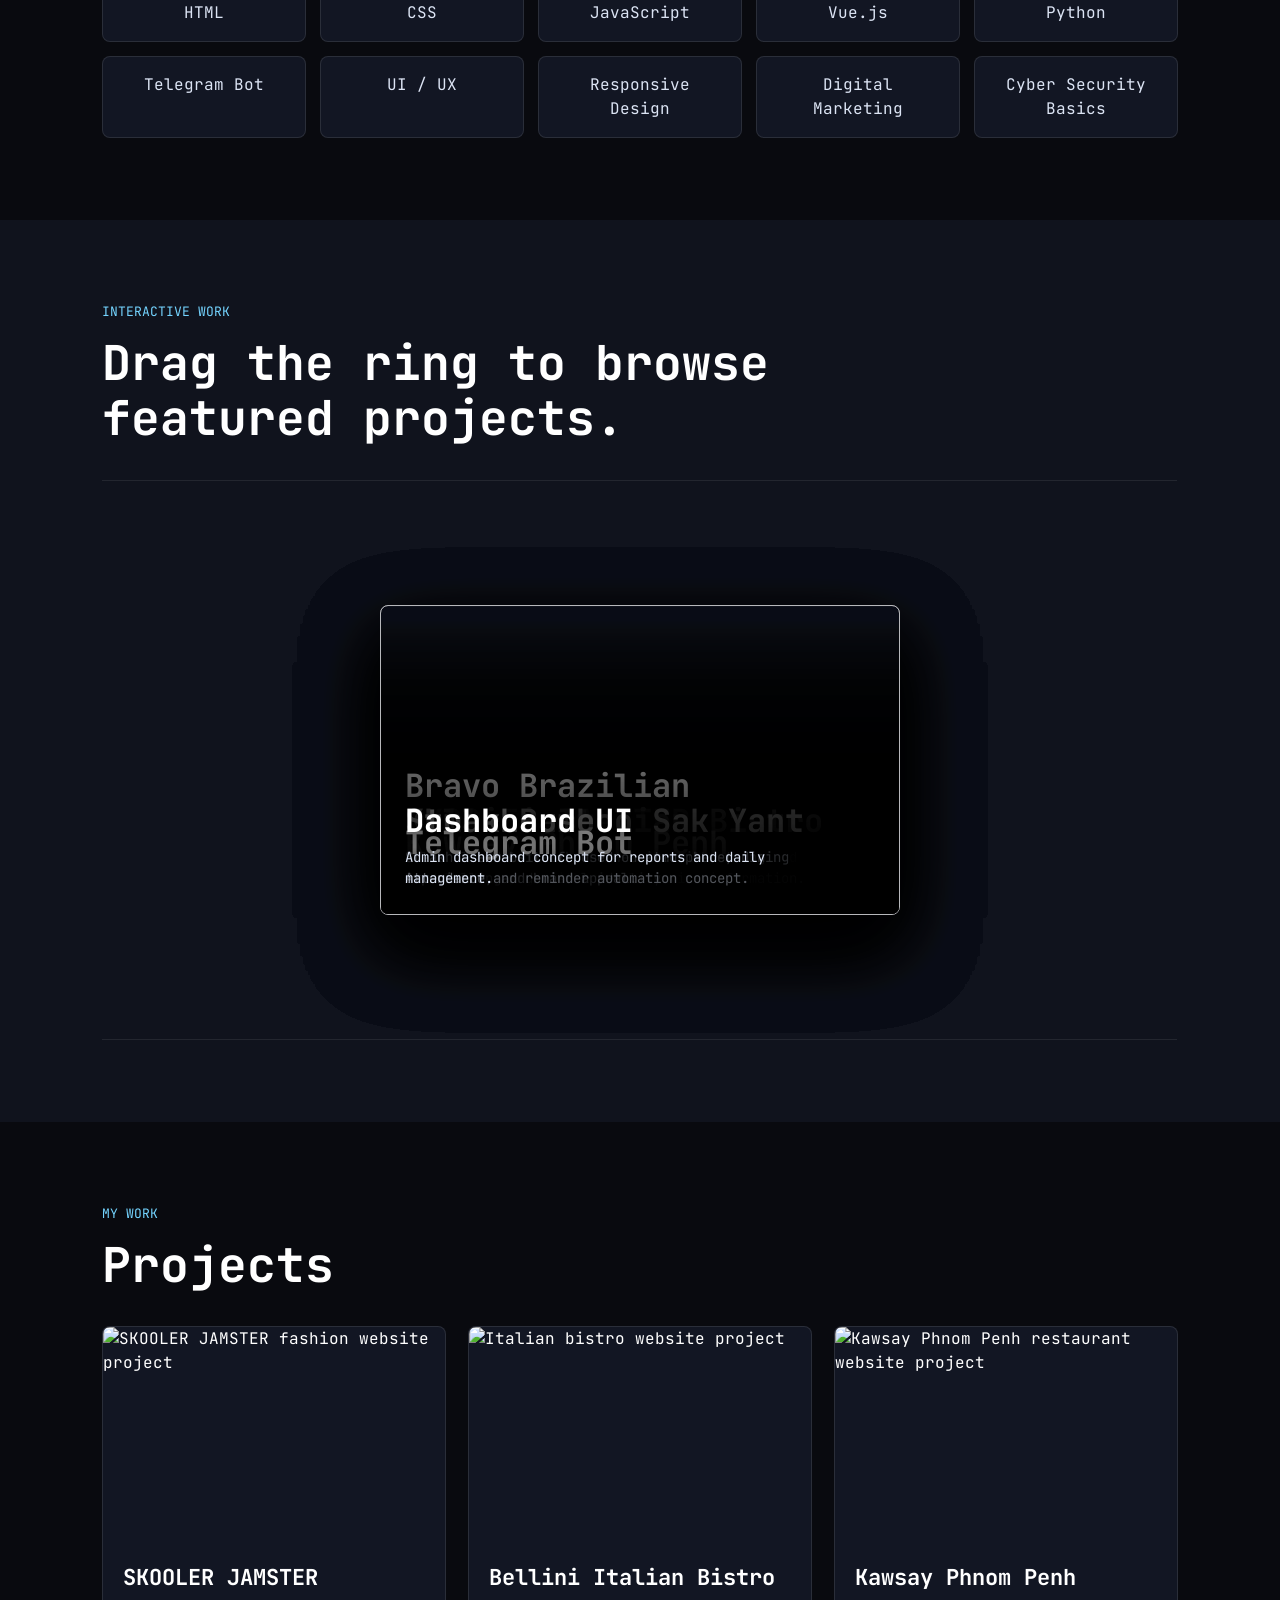
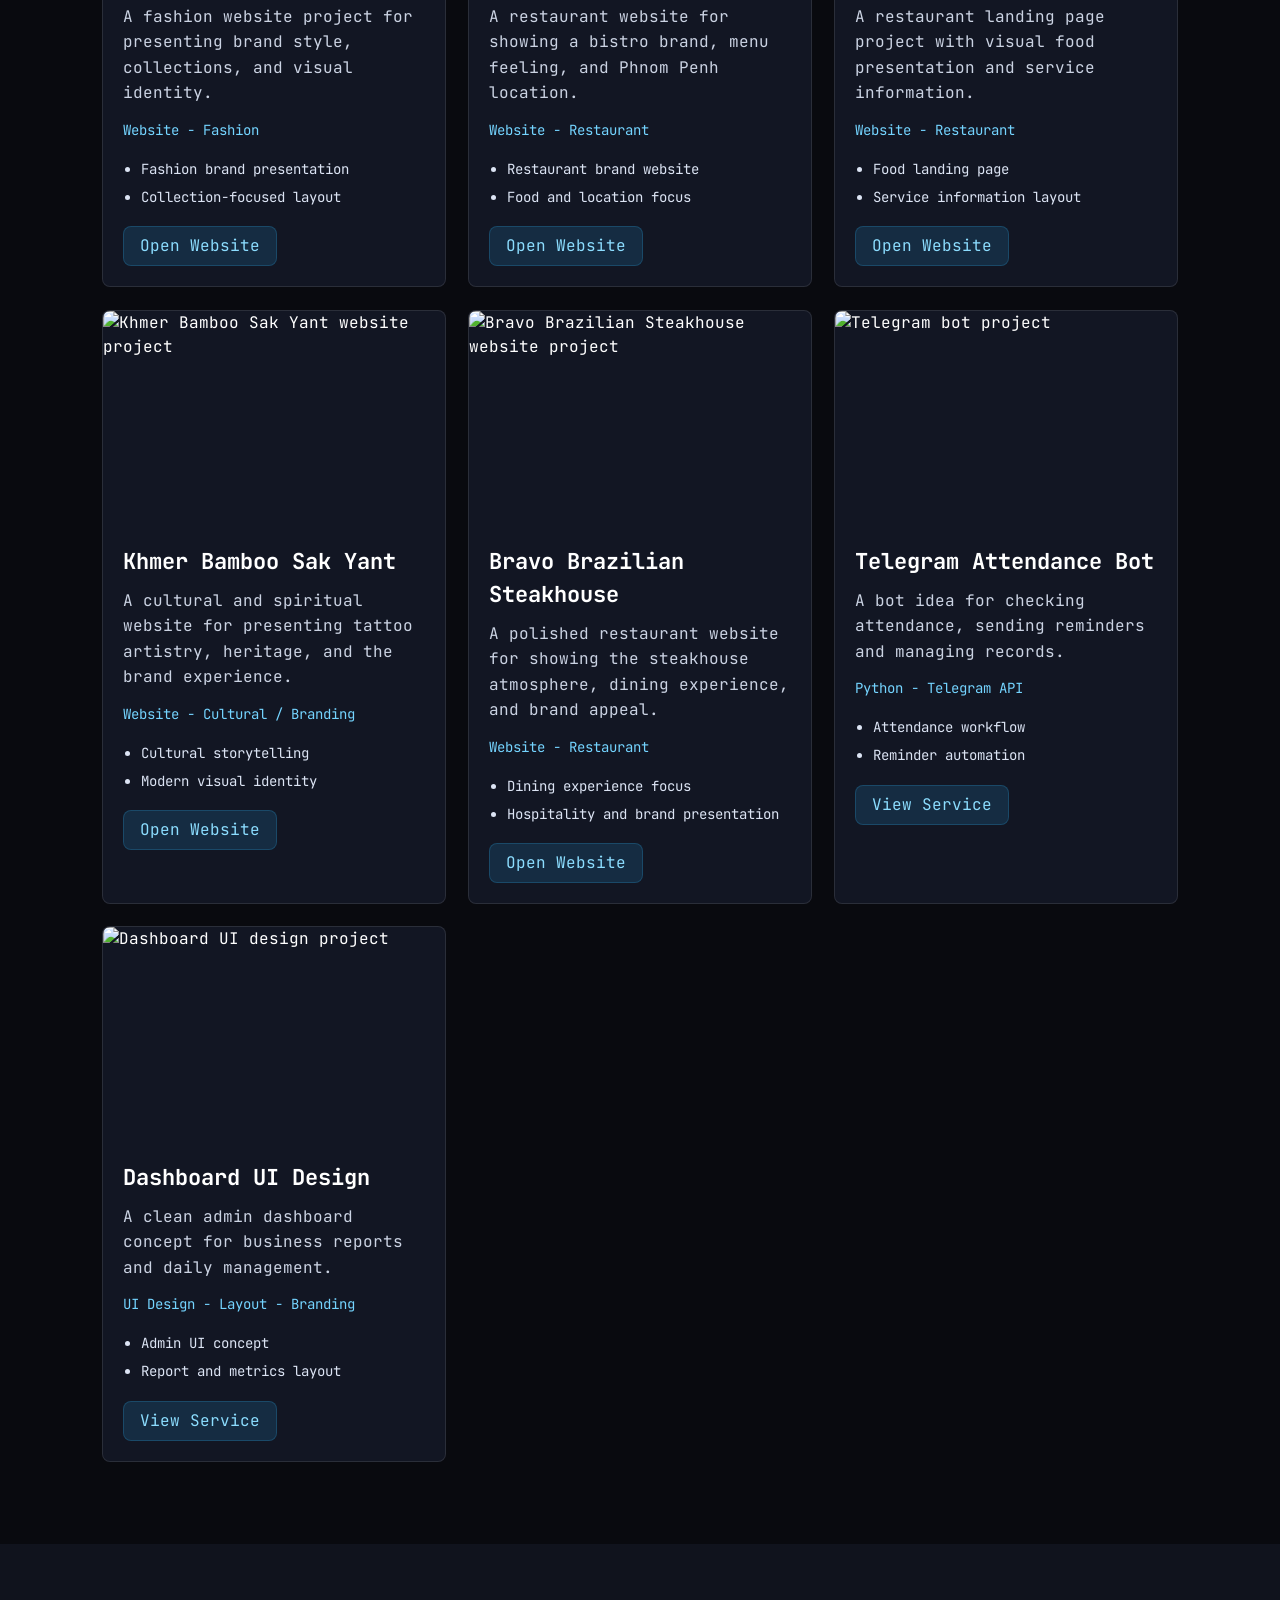
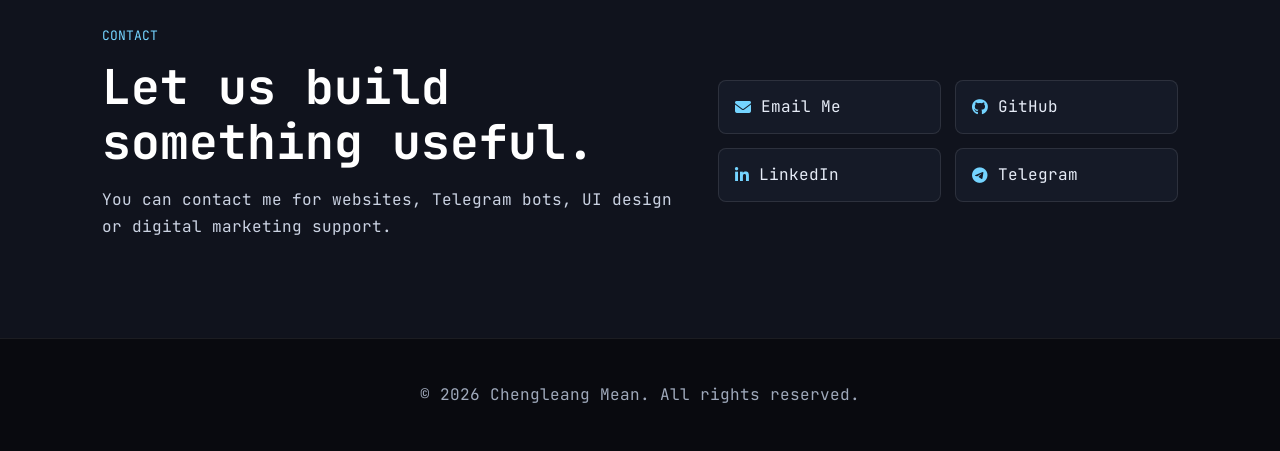
==== commit fd076500: "sdsd" ====
--- a/index.html
+++ b/index.html
@@ -1,507 +1,612 @@
-<!DOCTYPE html>
+<!doctype html>
 <html lang="en">
-<head>
-  <meta charset="UTF-8" />
-  <meta name="viewport" content="width=device-width, initial-scale=1.0"/>
-
-  <title>Chengleang Mean Portfolio</title>
-  <meta name="description" content="Portfolio of Chengleang Mean, a web developer building responsive websites, Telegram bots, UI designs, and practical digital tools." />
-
-  <link rel="stylesheet" href="style.css">
-
-  <!-- Font Awesome -->
-  <link rel="stylesheet"
-  href="https://cdnjs.cloudflare.com/ajax/libs/font-awesome/6.5.1/css/all.min.css"/>
-
-</head>
-
-<body>
-<div class="cursor-light" aria-hidden="true"></div>
-
-<header class="site-header">
-  <a class="logo" href="index.html">Chengleang Mean</a>
-
-  <nav class="nav-links">
-    <a class="active" href="index.html">Home</a>
-    <a href="services.html">Services</a>
-    <a href="about.html">About</a>
-    <a href="skills.html">Skills</a>
-    <a href="projects.html">Projects</a>
-    <a href="contact.html">Contact</a>
-  </nav>
-</header>
-
-<main>
-  <section id="home" class="hero-section reveal">
-    <div class="hero-content reveal">
-      <p class="eyebrow">Web Developer - Bot Builder - Designer</p>
-      <h1>Chengleang Mean Portfolio</h1>
-      <p>
-        I build modern websites, automation bots, clean interfaces and useful
-        digital tools for students, teams and small businesses.
-      </p>
-
-      <div class="hero-actions">
-        <a class="primary-btn" href="projects.html">View Projects</a>
-        <a class="secondary-btn" href="Mean_Chengleang.pdf" download>Download CV</a>
-      </div>
-    </div>
-
-    <div class="hero-panel tilt-card reveal">
-      <span>Available for</span>
-      <strong>Websites, Telegram bots and UI design</strong>
-    </div>
-  </section>
-
-  <section class="section-block portfolio-music-section reveal" aria-labelledby="portfolio-music-heading">
-    <div class="section-heading reveal">
-      <p class="eyebrow">Listen While Browsing</p>
-      <h2 id="portfolio-music-heading">Play one local MP3 while you explore my work.</h2>
-    </div>
-
-    <div class="portfolio-music-container reveal" data-local-music-player>
-      <section class="portfolio-album-cover">
-        <img src="chengleangm.jpg" class="portfolio-cover" alt="Chengleang Mean music cover">
-      </section>
-
-      <section class="portfolio-music-player">
-        <h3 class="portfolio-music-title">Rodeo Remix</h3>
-        <p class="portfolio-music-author">Lah Pat feat. Flo Milli</p>
-
-        <div class="portfolio-music-time">
-          <span data-music-current>00:00</span>
-          <span data-music-duration>00:00</span>
-        </div>
-
-        <button class="portfolio-music-bar" type="button" data-music-progress aria-label="Seek music">
-          <span data-music-progress-length></span>
-        </button>
-
-        <div class="portfolio-music-order">
-          <button class="portfolio-icon-button is-active" type="button" data-music-loop aria-label="Loop music">
-            <img src="https://snowleo208.github.io/100-Days-of-Code/7.%20Music%20Player/img/loop.svg" alt="">
-          </button>
-        </div>
-
-        <div class="portfolio-music-control">
-          <button class="portfolio-icon-button" type="button" data-music-backward aria-label="Backward five seconds">
-            <img src="https://snowleo208.github.io/100-Days-of-Code/7.%20Music%20Player/img/backward.svg" alt="">
-          </button>
-
-          <button class="portfolio-play-button" type="button" data-music-toggle aria-label="Play music">
-            <img src="https://snowleo208.github.io/100-Days-of-Code/7.%20Music%20Player/img/play.svg" alt="">
-          </button>
-
-          <button class="portfolio-icon-button" type="button" data-music-forward aria-label="Forward five seconds">
-            <img src="https://snowleo208.github.io/100-Days-of-Code/7.%20Music%20Player/img/forward.svg" alt="">
-          </button>
-        </div>
-
-        <p class="portfolio-music-note" data-music-status>Ready to play</p>
-      </section>
-
-      <audio data-local-music src="rodeo-remix.mp3" preload="metadata"></audio>
-    </div>
-  </section>
-
-  <section id="services" class="section-block reveal">
-    <div class="section-heading reveal">
-      <p class="eyebrow">What I Do</p>
-      <h2>Services</h2>
-    </div>
-
-    <div class="container">
-
-      <a class="card tilt-card reveal" href="web-development.html">
-        <img src="https://images.unsplash.com/photo-1498050108023-c5249f4df085?auto=format&fit=crop&w=1200&q=80" alt="Laptop workspace for web development" loading="lazy" decoding="async">
-        <div class="card-info">
-          <h3>Web Development</h3>
-          <p>Modern responsive website development using HTML, CSS, JavaScript and more.</p>
-        </div>
-      </a>
-
-      <a class="card tilt-card reveal" href="telegram-bots.html">
-        <img src="https://images.unsplash.com/photo-1518770660439-4636190af475?auto=format&fit=crop&w=1200&q=80" alt="Technology circuit board for automation bots" loading="lazy" decoding="async">
-        <div class="card-info">
-          <h3>Telegram Bots</h3>
-          <p>Automation bots for attendance, customer support and business management.</p>
-        </div>
-      </a>
-
-      <a class="card tilt-card reveal" href="ui-ux-design.html">
-        <img src="https://images.unsplash.com/photo-1581291518857-4e27b48ff24e?auto=format&fit=crop&w=1200&q=80" alt="UI UX design workspace" loading="lazy" decoding="async">
-        <div class="card-info">
-          <h3>UI / UX Design</h3>
-          <p>Clean and modern interface design for apps, websites and dashboards.</p>
-        </div>
-      </a>
-
-      <a class="card tilt-card reveal" href="digital-marketing.html">
-        <img src="https://images.unsplash.com/photo-1460925895917-afdab827c52f?auto=format&fit=crop&w=1200&q=80" alt="Digital marketing analytics dashboard" loading="lazy" decoding="async">
-        <div class="card-info">
-          <h3>Digital Marketing</h3>
-          <p>Posters, branding, advertising and social media content creation.</p>
-        </div>
-      </a>
-
-      <a class="card tilt-card reveal" href="full-stack.html">
-        <img src="https://images.unsplash.com/photo-1555066931-4365d14bab8c?auto=format&fit=crop&w=1200&q=80" alt="Programming code for full stack development" loading="lazy" decoding="async">
-        <div class="card-info">
-          <h3>Full Stack</h3>
-          <p>Front-end and back-end development for complete business solutions.</p>
-        </div>
-      </a>
-
-      <a class="card tilt-card reveal" href="cyber-security.html">
-        <img src="https://images.unsplash.com/photo-1550751827-4bd374c3f58b?auto=format&fit=crop&w=1200&q=80" alt="Cyber security server hardware" loading="lazy" decoding="async">
-        <div class="card-info">
-          <h3>Cyber Security</h3>
-          <p>Basic system protection, secure authentication and admin management.</p>
-        </div>
-      </a>
-
-      <a class="card tilt-card reveal" href="projects.html">
-        <img src="https://images.unsplash.com/photo-1516321318423-f06f85e504b3?auto=format&fit=crop&w=1200&q=80" alt="Portfolio and personal branding website workspace" loading="lazy" decoding="async">
-        <div class="card-info">
-          <h3>Portfolio Sites</h3>
-          <p>Personal branding websites to present skills, services, projects and contact details.</p>
-        </div>
-      </a>
-
-      <a class="card tilt-card reveal" href="contact.html">
-        <img src="https://images.unsplash.com/photo-1551434678-e076c223a692?auto=format&fit=crop&w=1200&q=80" alt="Business consulting and project planning workspace" loading="lazy" decoding="async">
-        <div class="card-info">
-          <h3>Project Consulting</h3>
-          <p>Planning support to organize ideas, features, pages and digital project direction.</p>
-        </div>
-      </a>
-
-    </div>
-  </section>
-
-  <section id="about" class="section-block split-section reveal">
-    <div class="section-heading reveal">
-      <p class="eyebrow">About Me</p>
-      <h2>I create simple digital solutions that are useful and easy to use.</h2>
-    </div>
-
-    <div class="about-text reveal">
-      <p>
-        My name is Chengleang Mean. I am interested in web development,
-        automation, UI/UX design and digital business tools. I enjoy turning
-        ideas into clean websites, bots and systems that help people work faster.
-      </p>
-      <p>
-        I focus on responsive layouts, clear user experience and practical
-        features. This portfolio shows the services and projects I can build.
-      </p>
-    </div>
-  </section>
-
-  <section id="skills" class="section-block reveal">
-    <div class="section-heading reveal">
-      <p class="eyebrow">My Tools</p>
-      <h2>Skills</h2>
-    </div>
-
-    <div class="skills-grid reveal">
-      <span>HTML</span>
-      <span>CSS</span>
-      <span>JavaScript</span>
-      <span>Vue.js</span>
-      <span>Python</span>
-      <span>Telegram Bot</span>
-      <span>UI / UX</span>
-      <span>Responsive Design</span>
-      <span>Digital Marketing</span>
-      <span>Cyber Security Basics</span>
-    </div>
-  </section>
-
-  <section class="section-block project-ring-section reveal">
-    <div class="section-heading reveal">
-      <p class="eyebrow">Interactive Work</p>
-      <h2>Drag the ring to browse featured projects.</h2>
-    </div>
-
-    <div class="project-ring-stage reveal" aria-label="3D project carousel">
-      <div id="projectRing" class="project-ring">
-        <a
-          class="project-ring-card"
-          href="https://chengleangm.github.io/demo_hotel/"
-          target="_blank"
-          rel="noopener"
-          data-image="https://images.unsplash.com/photo-1566073771259-6a8506099945?auto=format&fit=crop&w=900&q=80">
-          <span>Demo Hotel</span>
-          <small>Hospitality website with clean booking-style presentation.</small>
-        </a>
-
-        <a
-          class="project-ring-card"
-          href="https://chengleangm.github.io/SKOOLER-JAMSTER/"
-          target="_blank"
-          rel="noopener"
-          data-image="https://images.unsplash.com/photo-1529139574466-a303027c1d8b?auto=format&fit=crop&w=900&q=80">
-          <span>SKOOLER JAMSTER</span>
-          <small>Fashion brand website for style and collection presentation.</small>
-        </a>
-
-        <a
-          class="project-ring-card"
-          href="https://chengleangm.github.io/Bellini-Italian-Bistro-Phnom-Penh/"
-          target="_blank"
-          rel="noopener"
-          data-image="https://images.unsplash.com/photo-1414235077428-338989a2e8c0?auto=format&fit=crop&w=900&q=80">
-          <span>Bellini Italian Bistro</span>
-          <small>Restaurant website focused on food, location, and brand mood.</small>
-        </a>
-
-        <a
-          class="project-ring-card"
-          href="https://chengleangm.github.io/Kawsay-Phnom-Penh/"
-          target="_blank"
-          rel="noopener"
-          data-image="https://images.unsplash.com/photo-1504674900247-0877df9cc836?auto=format&fit=crop&w=900&q=80">
-          <span>Kawsay Phnom Penh</span>
-          <small>Food landing page with visual service information.</small>
-        </a>
-
-        <a
-          class="project-ring-card"
-          href="https://chengleangm.github.io/Oxly-Steakhouse-Phnom-Penh/"
-          target="_blank"
-          rel="noopener"
-          data-image="https://images.unsplash.com/photo-1558030006-450675393462?auto=format&fit=crop&w=900&q=80">
-          <span>Oxly Steakhouse</span>
-          <small>Steakhouse website concept with strong restaurant visuals.</small>
-        </a>
-
-        <a
-          class="project-ring-card"
-          href="https://chengleangm.github.io/Chengleang-Chhuyhaun/"
-          target="_blank"
-          rel="noopener"
-          data-image="https://images.unsplash.com/photo-1516321318423-f06f85e504b3?auto=format&fit=crop&w=900&q=80">
-          <span>Chengleang Chhuyhaun</span>
-          <small>Personal brand website with clear presentation structure.</small>
-        </a>
-
-        <a
-          class="project-ring-card"
-          href="https://chengleangm.github.io/terra/"
-          target="_blank"
-          rel="noopener"
-          data-image="https://images.unsplash.com/photo-1514525253161-7a46d19cd819?auto=format&fit=crop&w=900&q=80">
-          <span>TERRA</span>
-          <small>Phnom Penh nightlife website for VIP tables, DJs, and events.</small>
-        </a>
-
-        <a
-          class="project-ring-card"
-          href="https://chengleangm.github.io/Twenti7/"
-          target="_blank"
-          rel="noopener"
-          data-image="https://images.unsplash.com/photo-1571266028243-d220c6a7edbf?auto=format&fit=crop&w=900&q=80">
-          <span>Twenti7</span>
-          <small>Nightclub website concept with event, VIP, gallery, and contact sections.</small>
-        </a>
-
-        <a
-          class="project-ring-card"
-          href="telegram-bots.html"
-          data-image="https://images.unsplash.com/photo-1518770660439-4636190af475?auto=format&fit=crop&w=900&q=80">
+  <head>
+    <meta charset="UTF-8" />
+    <meta name="viewport" content="width=device-width, initial-scale=1.0" />
+
+    <title>Chengleang Mean Portfolio</title>
+    <meta
+      name="description"
+      content="Portfolio of Chengleang Mean, a web developer building responsive websites, Telegram bots, UI designs, and practical digital tools."
+    />
+
+    <link rel="stylesheet" href="style.css" />
+
+    <!-- Font Awesome -->
+    <link
+      rel="stylesheet"
+      href="https://cdnjs.cloudflare.com/ajax/libs/font-awesome/6.5.1/css/all.min.css"
+    />
+  </head>
+
+  <body>
+    <div class="cursor-light" aria-hidden="true"></div>
+
+    <header class="site-header">
+      <a class="logo" href="index.html">Chengleang Mean</a>
+
+      <nav class="nav-links">
+        <a class="active" href="index.html">Home</a>
+        <a href="services.html">Services</a>
+        <a href="about.html">About</a>
+        <a href="skills.html">Skills</a>
+        <a href="projects.html">Projects</a>
+        <a href="contact.html">Contact</a>
+      </nav>
+    </header>
+
+    <main>
+      <section id="home" class="hero-section reveal">
+        <div class="hero-content reveal">
+          <p class="eyebrow">Web Developer - Bot Builder - Designer</p>
+          <h1>Chengleang Mean Portfolio</h1>
+          <p>
+            I build modern websites, automation bots, clean interfaces and useful digital tools for
+            students, teams and small businesses.
+          </p>
+
+          <div class="hero-actions">
+            <a class="primary-btn" href="projects.html">View Projects</a>
+            <a class="secondary-btn" href="Mean_Chengleang.pdf" download>Download CV</a>
+          </div>
+        </div>
+
+        <div class="hero-panel tilt-card reveal">
+          <span>Available for</span>
+          <strong>Websites, Telegram bots and UI design</strong>
+        </div>
+      </section>
+
+      <section
+        class="section-block portfolio-music-section reveal"
+        aria-labelledby="portfolio-music-heading"
+      >
+        <div class="section-heading reveal">
+          <p class="eyebrow">Listen While Browsing</p>
+          <h2 id="portfolio-music-heading">Play one local MP3 while you explore my work.</h2>
+        </div>
+
+        <div class="portfolio-music-container reveal" data-local-music-player>
+          <section class="portfolio-album-cover">
+            <img src="chengleangm.jpg" class="portfolio-cover" alt="Chengleang Mean music cover" />
+          </section>
+
+          <section class="portfolio-music-player">
+            <h3 class="portfolio-music-title">Rodeo Remix</h3>
+            <p class="portfolio-music-author">Lah Pat feat. Flo Milli</p>
+
+            <div class="portfolio-music-time">
+              <span data-music-current>00:00</span>
+              <span data-music-duration>00:00</span>
+            </div>
+
+            <button
+              class="portfolio-music-bar"
+              type="button"
+              data-music-progress
+              aria-label="Seek music"
+            >
+              <span data-music-progress-length></span>
+            </button>
+
+            <div class="portfolio-music-order">
+              <button
+                class="portfolio-icon-button is-active"
+                type="button"
+                data-music-loop
+                aria-label="Loop music"
+              >
+                <img
+                  src="https://snowleo208.github.io/100-Days-of-Code/7.%20Music%20Player/img/loop.svg"
+                  alt=""
+                />
+              </button>
+            </div>
+
+            <div class="portfolio-music-control">
+              <button
+                class="portfolio-icon-button"
+                type="button"
+                data-music-backward
+                aria-label="Backward five seconds"
+              >
+                <img
+                  src="https://snowleo208.github.io/100-Days-of-Code/7.%20Music%20Player/img/backward.svg"
+                  alt=""
+                />
+              </button>
+
+              <button
+                class="portfolio-play-button"
+                type="button"
+                data-music-toggle
+                aria-label="Play music"
+              >
+                <img
+                  src="https://snowleo208.github.io/100-Days-of-Code/7.%20Music%20Player/img/play.svg"
+                  alt=""
+                />
+              </button>
+
+              <button
+                class="portfolio-icon-button"
+                type="button"
+                data-music-forward
+                aria-label="Forward five seconds"
+              >
+                <img
+                  src="https://snowleo208.github.io/100-Days-of-Code/7.%20Music%20Player/img/forward.svg"
+                  alt=""
+                />
+              </button>
+            </div>
+
+            <p class="portfolio-music-note" data-music-status>Ready to play</p>
+          </section>
+
+          <audio data-local-music src="rodeo-remix.mp3" preload="metadata"></audio>
+        </div>
+      </section>
+
+      <section id="services" class="section-block reveal">
+        <div class="section-heading reveal">
+          <p class="eyebrow">What I Do</p>
+          <h2>Services</h2>
+        </div>
+
+        <div class="container">
+          <a class="card tilt-card reveal" href="web-development.html">
+            <img
+              src="https://images.unsplash.com/photo-1498050108023-c5249f4df085?auto=format&fit=crop&w=1200&q=80"
+              alt="Laptop workspace for web development"
+              loading="lazy"
+              decoding="async"
+            />
+            <div class="card-info">
+              <h3>Web Development</h3>
+              <p>Modern responsive website development using HTML, CSS, JavaScript and more.</p>
+            </div>
+          </a>
+
+          <a class="card tilt-card reveal" href="telegram-bots.html">
+            <img
+              src="https://images.unsplash.com/photo-1518770660439-4636190af475?auto=format&fit=crop&w=1200&q=80"
+              alt="Technology circuit board for automation bots"
+              loading="lazy"
+              decoding="async"
+            />
+            <div class="card-info">
+              <h3>Telegram Bots</h3>
+              <p>Automation bots for attendance, customer support and business management.</p>
+            </div>
+          </a>
+
+          <a class="card tilt-card reveal" href="ui-ux-design.html">
+            <img
+              src="https://images.unsplash.com/photo-1581291518857-4e27b48ff24e?auto=format&fit=crop&w=1200&q=80"
+              alt="UI UX design workspace"
+              loading="lazy"
+              decoding="async"
+            />
+            <div class="card-info">
+              <h3>UI / UX Design</h3>
+              <p>Clean and modern interface design for apps, websites and dashboards.</p>
+            </div>
+          </a>
+
+          <a class="card tilt-card reveal" href="digital-marketing.html">
+            <img
+              src="https://images.unsplash.com/photo-1460925895917-afdab827c52f?auto=format&fit=crop&w=1200&q=80"
+              alt="Digital marketing analytics dashboard"
+              loading="lazy"
+              decoding="async"
+            />
+            <div class="card-info">
+              <h3>Digital Marketing</h3>
+              <p>Posters, branding, advertising and social media content creation.</p>
+            </div>
+          </a>
+
+          <a class="card tilt-card reveal" href="full-stack.html">
+            <img
+              src="https://images.unsplash.com/photo-1555066931-4365d14bab8c?auto=format&fit=crop&w=1200&q=80"
+              alt="Programming code for full stack development"
+              loading="lazy"
+              decoding="async"
+            />
+            <div class="card-info">
+              <h3>Full Stack</h3>
+              <p>Front-end and back-end development for complete business solutions.</p>
+            </div>
+          </a>
+
+          <a class="card tilt-card reveal" href="cyber-security.html">
+            <img
+              src="https://images.unsplash.com/photo-1550751827-4bd374c3f58b?auto=format&fit=crop&w=1200&q=80"
+              alt="Cyber security server hardware"
+              loading="lazy"
+              decoding="async"
+            />
+            <div class="card-info">
+              <h3>Cyber Security</h3>
+              <p>Basic system protection, secure authentication and admin management.</p>
+            </div>
+          </a>
+
+          <a class="card tilt-card reveal" href="projects.html">
+            <img
+              src="https://images.unsplash.com/photo-1516321318423-f06f85e504b3?auto=format&fit=crop&w=1200&q=80"
+              alt="Portfolio and personal branding website workspace"
+              loading="lazy"
+              decoding="async"
+            />
+            <div class="card-info">
+              <h3>Portfolio Sites</h3>
+              <p>
+                Personal branding websites to present skills, services, projects and contact
+                details.
+              </p>
+            </div>
+          </a>
+
+          <a class="card tilt-card reveal" href="contact.html">
+            <img
+              src="https://images.unsplash.com/photo-1551434678-e076c223a692?auto=format&fit=crop&w=1200&q=80"
+              alt="Business consulting and project planning workspace"
+              loading="lazy"
+              decoding="async"
+            />
+            <div class="card-info">
+              <h3>Project Consulting</h3>
+              <p>
+                Planning support to organize ideas, features, pages and digital project direction.
+              </p>
+            </div>
+          </a>
+        </div>
+      </section>
+
+      <section id="about" class="section-block split-section reveal">
+        <div class="section-heading reveal">
+          <p class="eyebrow">About Me</p>
+          <h2>I create simple digital solutions that are useful and easy to use.</h2>
+        </div>
+
+        <div class="about-text reveal">
+          <p>
+            My name is Chengleang Mean. I am interested in web development, automation, UI/UX design
+            and digital business tools. I enjoy turning ideas into clean websites, bots and systems
+            that help people work faster.
+          </p>
+          <p>
+            I focus on responsive layouts, clear user experience and practical features. This
+            portfolio shows the services and projects I can build.
+          </p>
+        </div>
+      </section>
+
+      <section id="skills" class="section-block reveal">
+        <div class="section-heading reveal">
+          <p class="eyebrow">My Tools</p>
+          <h2>Skills</h2>
+        </div>
+
+        <div class="skills-grid reveal">
+          <span>HTML</span>
+          <span>CSS</span>
+          <span>JavaScript</span>
+          <span>Vue.js</span>
+          <span>Python</span>
           <span>Telegram Bot</span>
-          <small>Attendance and reminder automation concept.</small>
-        </a>
-
-        <a
-          class="project-ring-card"
-          href="ui-ux-design.html"
-          data-image="https://images.unsplash.com/photo-1581291518857-4e27b48ff24e?auto=format&fit=crop&w=900&q=80">
-          <span>Dashboard UI</span>
-          <small>Admin dashboard concept for reports and daily management.</small>
-        </a>
-      </div>
-
-      <div class="project-ring-vignette" aria-hidden="true"></div>
-      <div id="projectRingDragger" class="project-ring-dragger" aria-hidden="true"></div>
-    </div>
-  </section>
-
-  <section id="projects" class="section-block reveal">
-    <div class="section-heading reveal">
-      <p class="eyebrow">My Work</p>
-      <h2>Projects</h2>
-    </div>
-
-    <div class="projects-grid">
-      <article class="project-card tilt-card reveal">
-        <img src="https://images.unsplash.com/photo-1566073771259-6a8506099945?auto=format&fit=crop&w=1200&q=80" alt="Hotel demo website project" loading="lazy" decoding="async">
-        <div>
-          <h3>Demo Hotel Website</h3>
-          <p>A hotel website demo with a clean hospitality layout and booking-style presentation.</p>
-          <span>Website - Hospitality</span>
-          <ul class="project-points compact">
-            <li>Hotel landing page</li>
-            <li>Live GitHub Pages demo</li>
-          </ul>
-          <a href="https://chengleangm.github.io/demo_hotel/" target="_blank" rel="noopener">Open Website</a>
-        </div>
-      </article>
-
-      <article class="project-card tilt-card reveal">
-        <img src="https://images.unsplash.com/photo-1529139574466-a303027c1d8b?auto=format&fit=crop&w=1200&q=80" alt="SKOOLER JAMSTER fashion website project" loading="lazy" decoding="async">
-        <div>
-          <h3>SKOOLER JAMSTER</h3>
-          <p>A fashion website project for presenting brand style, collections, and visual identity.</p>
-          <span>Website - Fashion</span>
-          <ul class="project-points compact">
-            <li>Fashion brand presentation</li>
-            <li>Collection-focused layout</li>
-          </ul>
-          <a href="https://chengleangm.github.io/SKOOLER-JAMSTER/" target="_blank" rel="noopener">Open Website</a>
-        </div>
-      </article>
-
-      <article class="project-card tilt-card reveal">
-        <img src="https://images.unsplash.com/photo-1414235077428-338989a2e8c0?auto=format&fit=crop&w=1200&q=80" alt="Italian bistro website project" loading="lazy" decoding="async">
-        <div>
-          <h3>Bellini Italian Bistro</h3>
-          <p>A restaurant website for showing a bistro brand, menu feeling, and Phnom Penh location.</p>
-          <span>Website - Restaurant</span>
-          <ul class="project-points compact">
-            <li>Restaurant brand website</li>
-            <li>Food and location focus</li>
-          </ul>
-          <a href="https://chengleangm.github.io/Bellini-Italian-Bistro-Phnom-Penh/" target="_blank" rel="noopener">Open Website</a>
-        </div>
-      </article>
-
-      <article class="project-card tilt-card reveal">
-        <img src="https://images.unsplash.com/photo-1504674900247-0877df9cc836?auto=format&fit=crop&w=1200&q=80" alt="Kawsay Phnom Penh restaurant website project" loading="lazy" decoding="async">
-        <div>
-          <h3>Kawsay Phnom Penh</h3>
-          <p>A restaurant landing page project with visual food presentation and service information.</p>
-          <span>Website - Restaurant</span>
-          <ul class="project-points compact">
-            <li>Food landing page</li>
-            <li>Service information layout</li>
-          </ul>
-          <a href="https://chengleangm.github.io/Kawsay-Phnom-Penh/" target="_blank" rel="noopener">Open Website</a>
-        </div>
-      </article>
-
-      <article class="project-card tilt-card reveal">
-        <img src="https://images.unsplash.com/photo-1558030006-450675393462?auto=format&fit=crop&w=1200&q=80" alt="Oxly Steakhouse website project" loading="lazy" decoding="async">
-        <div>
-          <h3>Oxly Steakhouse</h3>
-          <p>A steakhouse website concept for presenting food, atmosphere, and business details.</p>
-          <span>Website - Restaurant</span>
-          <ul class="project-points compact">
-            <li>Steakhouse visual design</li>
-            <li>Business detail presentation</li>
-          </ul>
-          <a href="https://chengleangm.github.io/Oxly-Steakhouse-Phnom-Penh/" target="_blank" rel="noopener">Open Website</a>
-        </div>
-      </article>
-
-      <article class="project-card tilt-card reveal">
-        <img src="https://images.unsplash.com/photo-1516321318423-f06f85e504b3?auto=format&fit=crop&w=1200&q=80" alt="Chengleang Chhuyhaun website project" loading="lazy" decoding="async">
-        <div>
-          <h3>Chengleang Chhuyhaun</h3>
-          <p>A personal or brand website project with a clean presentation structure.</p>
-          <span>Website - Personal</span>
-          <ul class="project-points compact">
-            <li>Personal brand page</li>
-            <li>Clean navigation structure</li>
-          </ul>
-          <a href="https://chengleangm.github.io/Chengleang-Chhuyhaun/" target="_blank" rel="noopener">Open Website</a>
-        </div>
-      </article>
-
-      <article class="project-card tilt-card reveal">
-        <img src="https://images.unsplash.com/photo-1514525253161-7a46d19cd819?auto=format&fit=crop&w=1200&q=80" alt="TERRA nightlife website project" loading="lazy" decoding="async">
-        <div>
-          <h3>TERRA</h3>
-          <p>A Phnom Penh nightlife website for VIP tables, DJs, cocktails, events, and private bookings.</p>
-          <span>Website - Nightlife</span>
-          <ul class="project-points compact">
-            <li>Nightlife brand page</li>
-            <li>Events and VIP booking focus</li>
-          </ul>
-          <a href="https://chengleangm.github.io/terra/" target="_blank" rel="noopener">Open Website</a>
-        </div>
-      </article>
-
-      <article class="project-card tilt-card reveal">
-        <img src="https://images.unsplash.com/photo-1571266028243-d220c6a7edbf?auto=format&fit=crop&w=1200&q=80" alt="Twenti7 nightclub website project" loading="lazy" decoding="async">
-        <div>
-          <h3>Twenti7</h3>
-          <p>A nightclub website concept with event listings, VIP booking, gallery content, and contact details.</p>
-          <span>Website - Nightclub</span>
-          <ul class="project-points compact">
-            <li>Club events presentation</li>
-            <li>VIP, gallery, and contact sections</li>
-          </ul>
-          <a href="https://chengleangm.github.io/Twenti7/" target="_blank" rel="noopener">Open Website</a>
-        </div>
-      </article>
-
-      <article class="project-card tilt-card reveal">
-        <img src="https://images.unsplash.com/photo-1518770660439-4636190af475?auto=format&fit=crop&w=1200&q=80" alt="Telegram bot project" loading="lazy" decoding="async">
-        <div>
-          <h3>Telegram Attendance Bot</h3>
-          <p>A bot idea for checking attendance, sending reminders and managing records.</p>
-          <span>Python - Telegram API</span>
-          <ul class="project-points compact">
-            <li>Attendance workflow</li>
-            <li>Reminder automation</li>
-          </ul>
-          <a href="telegram-bots.html">View Service</a>
-        </div>
-      </article>
-
-      <article class="project-card tilt-card reveal">
-        <img src="https://images.unsplash.com/photo-1581291518857-4e27b48ff24e?auto=format&fit=crop&w=1200&q=80" alt="Dashboard UI design project" loading="lazy" decoding="async">
-        <div>
-          <h3>Dashboard UI Design</h3>
-          <p>A clean admin dashboard concept for business reports and daily management.</p>
-          <span>UI Design - Layout - Branding</span>
-          <ul class="project-points compact">
-            <li>Admin UI concept</li>
-            <li>Report and metrics layout</li>
-          </ul>
-          <a href="ui-ux-design.html">View Service</a>
-        </div>
-      </article>
-    </div>
-  </section>
-
-  <section id="contact" class="section-block contact-section reveal">
-    <div class="reveal">
-      <p class="eyebrow">Contact</p>
-      <h2>Let us build something useful.</h2>
-      <p>
-        You can contact me for websites, Telegram bots, UI design or digital
-        marketing support.
-      </p>
-    </div>
-
-    <div class="contact-links reveal">
-      <a href="mailto:chengleangm@gmail.com"><i class="fa-solid fa-envelope"></i> Email Me</a>
-      <a href="https://github.com/chengleangm" target="_blank" rel="noopener"><i class="fab fa-github"></i> GitHub</a>
-      <a href="https://www.linkedin.com/in/chengleang-mean-443b2525b" target="_blank" rel="noopener"><i class="fab fa-linkedin-in"></i> LinkedIn</a>
-      <a href="https://t.me/chengleangmh" target="_blank" rel="noopener"><i class="fab fa-telegram"></i> Telegram</a>
-    </div>
-  </section>
-</main>
-
-<footer class="site-footer">
-  <p>&copy; 2026 Chengleang Mean. All rights reserved.</p>
-</footer>
-
-<script src="https://cdnjs.cloudflare.com/ajax/libs/gsap/3.12.5/gsap.min.js"></script>
-<script src="https://cdnjs.cloudflare.com/ajax/libs/gsap/3.12.5/Draggable.min.js"></script>
-<script src="script.js"></script>
-</body>
+          <span>UI / UX</span>
+          <span>Responsive Design</span>
+          <span>Digital Marketing</span>
+          <span>Cyber Security Basics</span>
+        </div>
+      </section>
+
+      <section class="section-block project-ring-section reveal">
+        <div class="section-heading reveal">
+          <p class="eyebrow">Interactive Work</p>
+          <h2>Drag the ring to browse featured projects.</h2>
+        </div>
+
+        <div class="project-ring-stage reveal" aria-label="3D project carousel">
+          <div id="projectRing" class="project-ring">
+            <a
+              class="project-ring-card"
+              href="https://chengleangm.github.io/SKOOLER-JAMSTER/"
+              target="_blank"
+              rel="noopener"
+              data-image="https://images.unsplash.com/photo-1529139574466-a303027c1d8b?auto=format&fit=crop&w=900&q=80"
+            >
+              <span>SKOOLER JAMSTER</span>
+              <small>Fashion brand website for style and collection presentation.</small>
+            </a>
+
+            <a
+              class="project-ring-card"
+              href="https://chengleangm.github.io/Bellini-Italian-Bistro-Phnom-Penh/"
+              target="_blank"
+              rel="noopener"
+              data-image="https://images.unsplash.com/photo-1414235077428-338989a2e8c0?auto=format&fit=crop&w=900&q=80"
+            >
+              <span>Bellini Italian Bistro</span>
+              <small>Restaurant website focused on food, location, and brand mood.</small>
+            </a>
+
+            <a
+              class="project-ring-card"
+              href="https://chengleangm.github.io/Kawsay-Phnom-Penh/"
+              target="_blank"
+              rel="noopener"
+              data-image="https://images.unsplash.com/photo-1504674900247-0877df9cc836?auto=format&fit=crop&w=900&q=80"
+            >
+              <span>Kawsay Phnom Penh</span>
+              <small>Food landing page with visual service information.</small>
+            </a>
+
+            <a
+              class="project-ring-card"
+              href="https://www.khmerbamboosakyant.com/"
+              target="_blank"
+              rel="noopener"
+              data-image="https://images.unsplash.com/photo-1578301978018-3005759f48f7?auto=format&fit=crop&w=900&q=80"
+            >
+              <span>Khmer Bamboo Sak Yant</span>
+              <small
+                >Cultural and tattoo brand website with strong storytelling and visual
+                identity.</small
+              >
+            </a>
+
+            <a
+              class="project-ring-card"
+              href="https://www.bravobraziliansteakouse.com/"
+              target="_blank"
+              rel="noopener"
+              data-image="https://images.unsplash.com/photo-1544025162-d76694265947?auto=format&fit=crop&w=900&q=80"
+            >
+              <span>Bravo Brazilian Steakhouse</span>
+              <small
+                >Steakhouse website focused on atmosphere, dining experience, and brand
+                appeal.</small
+              >
+            </a>
+
+            <a
+              class="project-ring-card"
+              href="telegram-bots.html"
+              data-image="https://images.unsplash.com/photo-1518770660439-4636190af475?auto=format&fit=crop&w=900&q=80"
+            >
+              <span>Telegram Bot</span>
+              <small>Attendance and reminder automation concept.</small>
+            </a>
+
+            <a
+              class="project-ring-card"
+              href="ui-ux-design.html"
+              data-image="https://images.unsplash.com/photo-1581291518857-4e27b48ff24e?auto=format&fit=crop&w=900&q=80"
+            >
+              <span>Dashboard UI</span>
+              <small>Admin dashboard concept for reports and daily management.</small>
+            </a>
+          </div>
+
+          <div class="project-ring-vignette" aria-hidden="true"></div>
+          <div id="projectRingDragger" class="project-ring-dragger" aria-hidden="true"></div>
+        </div>
+      </section>
+
+      <section id="projects" class="section-block reveal">
+        <div class="section-heading reveal">
+          <p class="eyebrow">My Work</p>
+          <h2>Projects</h2>
+        </div>
+
+        <div class="projects-grid">
+          <article class="project-card tilt-card reveal">
+            <img
+              src="https://images.unsplash.com/photo-1529139574466-a303027c1d8b?auto=format&fit=crop&w=1200&q=80"
+              alt="SKOOLER JAMSTER fashion website project"
+              loading="lazy"
+              decoding="async"
+            />
+            <div>
+              <h3>SKOOLER JAMSTER</h3>
+              <p>
+                A fashion website project for presenting brand style, collections, and visual
+                identity.
+              </p>
+              <span>Website - Fashion</span>
+              <ul class="project-points compact">
+                <li>Fashion brand presentation</li>
+                <li>Collection-focused layout</li>
+              </ul>
+              <a
+                href="https://chengleangm.github.io/SKOOLER-JAMSTER/"
+                target="_blank"
+                rel="noopener"
+                >Open Website</a
+              >
+            </div>
+          </article>
+
+          <article class="project-card tilt-card reveal">
+            <img
+              src="https://images.unsplash.com/photo-1414235077428-338989a2e8c0?auto=format&fit=crop&w=1200&q=80"
+              alt="Italian bistro website project"
+              loading="lazy"
+              decoding="async"
+            />
+            <div>
+              <h3>Bellini Italian Bistro</h3>
+              <p>
+                A restaurant website for showing a bistro brand, menu feeling, and Phnom Penh
+                location.
+              </p>
+              <span>Website - Restaurant</span>
+              <ul class="project-points compact">
+                <li>Restaurant brand website</li>
+                <li>Food and location focus</li>
+              </ul>
+              <a
+                href="https://chengleangm.github.io/Bellini-Italian-Bistro-Phnom-Penh/"
+                target="_blank"
+                rel="noopener"
+                >Open Website</a
+              >
+            </div>
+          </article>
+
+          <article class="project-card tilt-card reveal">
+            <img
+              src="https://images.unsplash.com/photo-1504674900247-0877df9cc836?auto=format&fit=crop&w=1200&q=80"
+              alt="Kawsay Phnom Penh restaurant website project"
+              loading="lazy"
+              decoding="async"
+            />
+            <div>
+              <h3>Kawsay Phnom Penh</h3>
+              <p>
+                A restaurant landing page project with visual food presentation and service
+                information.
+              </p>
+              <span>Website - Restaurant</span>
+              <ul class="project-points compact">
+                <li>Food landing page</li>
+                <li>Service information layout</li>
+              </ul>
+              <a
+                href="https://chengleangm.github.io/Kawsay-Phnom-Penh/"
+                target="_blank"
+                rel="noopener"
+                >Open Website</a
+              >
+            </div>
+          </article>
+
+          <article class="project-card tilt-card reveal">
+            <img
+              src="https://images.unsplash.com/photo-1578301978018-3005759f48f7?auto=format&fit=crop&w=1200&q=80"
+              alt="Khmer Bamboo Sak Yant website project"
+              loading="lazy"
+              decoding="async"
+            />
+            <div>
+              <h3>Khmer Bamboo Sak Yant</h3>
+              <p>
+                A cultural and spiritual website for presenting tattoo artistry, heritage, and the
+                brand experience.
+              </p>
+              <span>Website - Cultural / Branding</span>
+              <ul class="project-points compact">
+                <li>Cultural storytelling</li>
+                <li>Modern visual identity</li>
+              </ul>
+              <a href="https://www.khmerbamboosakyant.com/" target="_blank" rel="noopener"
+                >Open Website</a
+              >
+            </div>
+          </article>
+
+          <article class="project-card tilt-card reveal">
+            <img
+              src="https://images.unsplash.com/photo-1544025162-d76694265947?auto=format&fit=crop&w=1200&q=80"
+              alt="Bravo Brazilian Steakhouse website project"
+              loading="lazy"
+              decoding="async"
+            />
+            <div>
+              <h3>Bravo Brazilian Steakhouse</h3>
+              <p>
+                A polished restaurant website for showing the steakhouse atmosphere, dining
+                experience, and brand appeal.
+              </p>
+              <span>Website - Restaurant</span>
+              <ul class="project-points compact">
+                <li>Dining experience focus</li>
+                <li>Hospitality and brand presentation</li>
+              </ul>
+              <a href="https://www.bravobraziliansteakouse.com/" target="_blank" rel="noopener"
+                >Open Website</a
+              >
+            </div>
+          </article>
+
+          <article class="project-card tilt-card reveal">
+            <img
+              src="https://images.unsplash.com/photo-1518770660439-4636190af475?auto=format&fit=crop&w=1200&q=80"
+              alt="Telegram bot project"
+              loading="lazy"
+              decoding="async"
+            />
+            <div>
+              <h3>Telegram Attendance Bot</h3>
+              <p>A bot idea for checking attendance, sending reminders and managing records.</p>
+              <span>Python - Telegram API</span>
+              <ul class="project-points compact">
+                <li>Attendance workflow</li>
+                <li>Reminder automation</li>
+              </ul>
+              <a href="telegram-bots.html">View Service</a>
+            </div>
+          </article>
+
+          <article class="project-card tilt-card reveal">
+            <img
+              src="https://images.unsplash.com/photo-1581291518857-4e27b48ff24e?auto=format&fit=crop&w=1200&q=80"
+              alt="Dashboard UI design project"
+              loading="lazy"
+              decoding="async"
+            />
+            <div>
+              <h3>Dashboard UI Design</h3>
+              <p>A clean admin dashboard concept for business reports and daily management.</p>
+              <span>UI Design - Layout - Branding</span>
+              <ul class="project-points compact">
+                <li>Admin UI concept</li>
+                <li>Report and metrics layout</li>
+              </ul>
+              <a href="ui-ux-design.html">View Service</a>
+            </div>
+          </article>
+        </div>
+      </section>
+
+      <section id="contact" class="section-block contact-section reveal">
+        <div class="reveal">
+          <p class="eyebrow">Contact</p>
+          <h2>Let us build something useful.</h2>
+          <p>
+            You can contact me for websites, Telegram bots, UI design or digital marketing support.
+          </p>
+        </div>
+
+        <div class="contact-links reveal">
+          <a href="mailto:chengleangm@gmail.com"><i class="fa-solid fa-envelope"></i> Email Me</a>
+          <a href="https://github.com/chengleangm" target="_blank" rel="noopener"
+            ><i class="fab fa-github"></i> GitHub</a
+          >
+          <a
+            href="https://www.linkedin.com/in/chengleang-mean-443b2525b"
+            target="_blank"
+            rel="noopener"
+            ><i class="fab fa-linkedin-in"></i> LinkedIn</a
+          >
+          <a href="https://t.me/chengleangmh" target="_blank" rel="noopener"
+            ><i class="fab fa-telegram"></i> Telegram</a
+          >
+        </div>
+      </section>
+    </main>
+
+    <footer class="site-footer">
+      <p>&copy; 2026 Chengleang Mean. All rights reserved.</p>
+    </footer>
+
+    <script src="https://cdnjs.cloudflare.com/ajax/libs/gsap/3.12.5/gsap.min.js"></script>
+    <script src="https://cdnjs.cloudflare.com/ajax/libs/gsap/3.12.5/Draggable.min.js"></script>
+    <script src="script.js"></script>
+  </body>
 </html>
--- a/style.css
+++ b/style.css
@@ -25,9 +25,31 @@
   line-height: 1.5;
 }
 
+body::selection {
+  background: rgba(116, 212, 255, 0.32);
+  color: #fff;
+}
+
 a {
   color: inherit;
   text-decoration: none;
+}
+
+a,
+button,
+input,
+select,
+textarea {
+  -webkit-tap-highlight-color: transparent;
+}
+
+a:focus-visible,
+button:focus-visible,
+input:focus-visible,
+select:focus-visible,
+textarea:focus-visible {
+  outline: 3px solid rgba(116, 212, 255, 0.88);
+  outline-offset: 4px;
 }
 
 .cursor-light {
@@ -68,6 +90,7 @@
 .logo {
   font-size: 20px;
   font-weight: 700;
+  white-space: nowrap;
 }
 
 .nav-links {
@@ -78,15 +101,36 @@
 }
 
 .nav-links a {
+  position: relative;
   white-space: nowrap;
+  transition: color 0.2s ease;
 }
 
 .nav-links a:hover {
   color: #fff;
 }
 
+.nav-links a::after {
+  content: "";
+  position: absolute;
+  left: 0;
+  right: 0;
+  bottom: -8px;
+  height: 2px;
+  border-radius: 999px;
+  background: #74d4ff;
+  transform: scaleX(0);
+  transform-origin: center;
+  transition: transform 0.2s ease;
+}
+
 .nav-links a.active {
   color: #74d4ff;
+}
+
+.nav-links a:hover::after,
+.nav-links a.active::after {
+  transform: scaleX(1);
 }
 
 .page-hero {
@@ -244,11 +288,13 @@
 .primary-btn {
   background: #2db8ff;
   color: #071018;
+  border: 1px solid rgba(45, 184, 255, 0.85);
 }
 
 .secondary-btn {
   border: 1px solid rgba(255, 255, 255, 0.24);
   color: #fff;
+  background: rgba(255, 255, 255, 0.04);
 }
 
 .hero-panel {
@@ -353,7 +399,7 @@
   height: 300px;
   background: #111;
   overflow: hidden;
-  border-radius: 20px;
+  border-radius: 8px;
   transform-style: preserve-3d;
   transition: transform 0.18s ease, box-shadow 0.35s ease;
   box-shadow: 0 20px 40px rgba(0,0,0,0.5);
@@ -390,11 +436,12 @@
   transform: translateZ(42px);
 }
 
-.card-info h1 {
+.card-info h1,
+.card-info h3 {
   max-width: 270px;
   font-size: 28px;
   line-height: 1.1;
-  margin-bottom: 10px;
+  margin: 0 0 10px;
   text-shadow: 0 2px 4px rgba(0,0,0,0.5);
 }
 
@@ -530,6 +577,7 @@
   border-radius: 8px;
   background: rgba(45, 184, 255, 0.14);
   color: #8cddff;
+  border: 1px solid rgba(45, 184, 255, 0.2);
 }
 
 .project-ring-section {
@@ -749,6 +797,7 @@
 .portfolio-music-bar span {
   display: block;
   width: 0%;
+  min-width: 0;
   height: 100%;
   border-radius: inherit;
   background: #2db8ff;
@@ -762,7 +811,10 @@
 
 .portfolio-icon-button,
 .portfolio-play-button {
+  display: inline-grid;
+  place-items: center;
   border: 0;
+  border-radius: 8px;
   background: transparent;
   cursor: pointer;
   opacity: 0.68;
@@ -871,7 +923,9 @@
 }
 
 .global-music-progress span {
+  display: block;
   width: 0%;
+  min-width: 0;
   height: 100%;
   border-radius: inherit;
   background: #2db8ff;
@@ -1734,6 +1788,7 @@
   }
 
   .nav-links a {
+    position: static;
     min-height: 40px;
     display: inline-flex;
     align-items: center;
@@ -1742,6 +1797,10 @@
     background: rgba(255, 255, 255, 0.05);
   }
 
+  .nav-links a::after {
+    display: none;
+  }
+
   .hero-section,
   .section-block,
   .page-hero {
@@ -1768,7 +1827,7 @@
 
   .card {
     width: 100%;
-    max-width: 360px;
+    max-width: 420px;
     height: clamp(280px, 82vw, 340px);
   }
 
@@ -1861,6 +1920,7 @@
   .project-card a,
   .service-detail-card a {
     width: 100%;
+    min-width: 0;
   }
 
   .hero-panel,
@@ -1880,7 +1940,8 @@
     padding: 18px;
   }
 
-  .card-info h1 {
+  .card-info h1,
+  .card-info h3 {
     font-size: 24px;
   }
 
